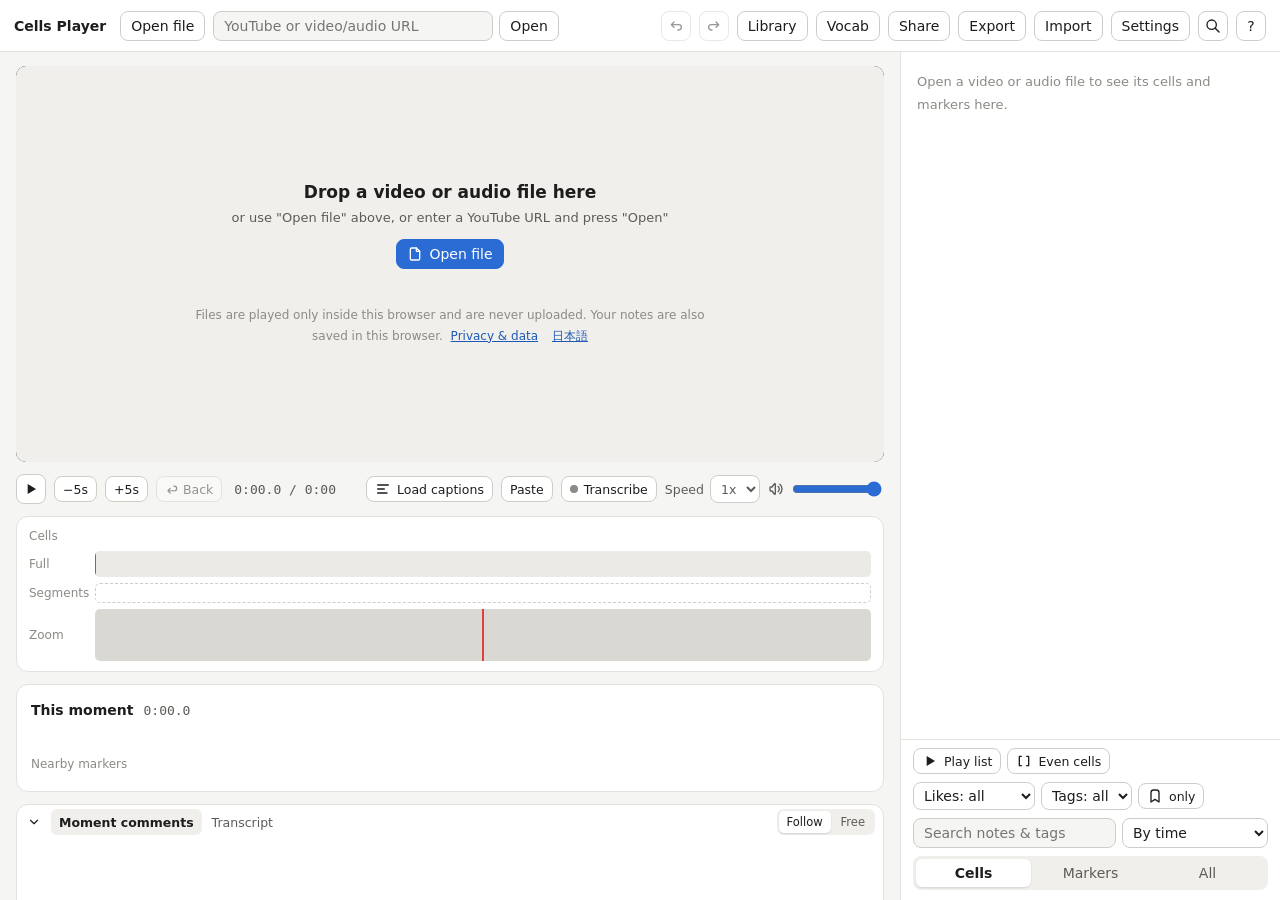
==== index.html @ f984e222 "いまのカードのよく使うコメントを 3つ×2段に（右の上にセットの切り替え、下に登録）。セルの一覧をカードのすぐ下にし、検索・絞り込みはその下で上下を逆にして、セル／目印／すべてを一番下に Co-Aut" ====
<!doctype html>
<html lang="ja">
<head>
<meta charset="utf-8">
<meta name="viewport" content="width=device-width, initial-scale=1">
<title>区間セルプレイヤー</title>
<meta name="description" content="動画・音声に目印とセル（区間）を付けて、いいね・コメント・リピート・シャドーイングで学習や鑑賞に使うプレイヤー。ファイルはブラウザの中だけで再生します。">
<link rel="manifest" href="manifest.webmanifest">
<link rel="icon" href="icons/icon.svg" type="image/svg+xml">
<link rel="apple-touch-icon" href="icons/apple-touch-icon.png">
<meta name="theme-color" content="#ffffff" media="(prefers-color-scheme: light)">
<meta name="theme-color" content="#222221" media="(prefers-color-scheme: dark)">
<link rel="stylesheet" href="css/style.css">
</head>
<body>
<svg width="0" height="0" style="position:absolute" aria-hidden="true">
  <defs>
    <symbol id="i-play" viewBox="0 0 24 24"><path d="M7 4.5v15l12.5-7.5z" fill="currentColor" stroke="none"/></symbol>
    <symbol id="i-pause" viewBox="0 0 24 24"><rect x="6" y="5" width="4" height="14" rx="1" fill="currentColor" stroke="none"/><rect x="14" y="5" width="4" height="14" rx="1" fill="currentColor" stroke="none"/></symbol>
    <symbol id="i-heart" viewBox="0 0 24 24"><path d="M19.5 12.572l-7.5 7.428l-7.5-7.428a5 5 0 1 1 7.5-6.566a5 5 0 1 1 7.5 6.572"/></symbol>
    <symbol id="i-bookmark" viewBox="0 0 24 24"><path d="M18 7v14l-6-4l-6 4v-14a4 4 0 0 1 4-4h4a4 4 0 0 1 4 4z"/></symbol>
    <symbol id="i-repeat" viewBox="0 0 24 24"><path d="M4 12v-3a3 3 0 0 1 3-3h13m-3-3l3 3l-3 3"/><path d="M20 12v3a3 3 0 0 1-3 3h-13m3 3l-3-3l3-3"/></symbol>
    <symbol id="i-pin" viewBox="0 0 24 24"><circle cx="12" cy="11" r="3"/><path d="M17.657 16.657l-4.243 4.243a2 2 0 0 1-2.827 0l-4.244-4.243a8 8 0 1 1 11.314 0z"/></symbol>
    <symbol id="i-trash" viewBox="0 0 24 24"><path d="M4 7h16M10 11v6M14 11v6M5 7l1 12a2 2 0 0 0 2 2h8a2 2 0 0 0 2-2l1-12M9 7v-3a1 1 0 0 1 1-1h4a1 1 0 0 1 1 1v3"/></symbol>
    <symbol id="i-x" viewBox="0 0 24 24"><path d="M18 6L6 18M6 6l12 12"/></symbol>
    <symbol id="i-chevron" viewBox="0 0 24 24"><path d="M6 9l6 6l6-6"/></symbol>
    <symbol id="i-cell" viewBox="0 0 24 24"><path d="M8 5H5v14h3M16 5h3v14h-3"/></symbol>
    <symbol id="i-music" viewBox="0 0 24 24"><circle cx="6" cy="17" r="3"/><circle cx="17" cy="15" r="3"/><path d="M9 17V5l11-2v12"/></symbol>
    <symbol id="i-comment" viewBox="0 0 24 24"><path d="M8 9h8M8 13h6M18 4a3 3 0 0 1 3 3v8a3 3 0 0 1-3 3h-5l-5 3v-3h-2a3 3 0 0 1-3-3v-8a3 3 0 0 1 3-3z"/></symbol>
    <symbol id="i-volume" viewBox="0 0 24 24"><path d="M15 8a5 5 0 0 1 0 8M17.7 5a9 9 0 0 1 0 14M6 15h-2a1 1 0 0 1-1-1v-4a1 1 0 0 1 1-1h2l3.5-4.5a.8.8 0 0 1 1.5.5v14a.8.8 0 0 1-1.5.5z"/></symbol>
    <symbol id="i-undo" viewBox="0 0 24 24"><path d="M9 14l-4-4l4-4M5 10h11a4 4 0 1 1 0 8h-1"/></symbol>
    <symbol id="i-redo" viewBox="0 0 24 24"><path d="M15 14l4-4l-4-4M19 10h-11a4 4 0 1 0 0 8h1"/></symbol>
    <symbol id="i-text" viewBox="0 0 24 24"><path d="M4 6h16M4 12h10M4 18h14"/></symbol>
    <symbol id="i-next" viewBox="0 0 24 24"><path d="M4 5v14l12-7z"/><path d="M20 5v14"/></symbol>
    <symbol id="i-back" viewBox="0 0 24 24"><path d="M20 5v14l-12-7z"/><path d="M4 5v14"/></symbol>
    <symbol id="i-dots" viewBox="0 0 24 24"><circle cx="5" cy="12" r="1"/><circle cx="12" cy="12" r="1"/><circle cx="19" cy="12" r="1"/></symbol>
    <symbol id="i-pencil" viewBox="0 0 24 24"><path d="M4 20h4l10.5-10.5a2.828 2.828 0 1 0-4-4l-10.5 10.5v4"/><path d="M13.5 6.5l4 4"/></symbol>
    <symbol id="i-search" viewBox="0 0 24 24"><circle cx="10" cy="10" r="7"/><path d="M21 21l-6-6"/></symbol>
    <symbol id="i-jump-back" viewBox="0 0 24 24"><path d="M9 11l-4 4l4 4M5 15h11a4 4 0 0 0 0-8h-1"/></symbol>
    <symbol id="i-jump-fwd" viewBox="0 0 24 24"><path d="M15 11l4 4l-4 4M19 15h-11a4 4 0 0 1 0-8h1"/></symbol>
    <symbol id="i-scissors" viewBox="0 0 24 24"><circle cx="6" cy="7" r="3"/><circle cx="6" cy="17" r="3"/><path d="M8.6 8.6l10.4 10.4M8.6 15.4l10.4-10.4"/></symbol>
    <symbol id="i-list" viewBox="0 0 24 24"><path d="M9 6h11M9 12h11M9 18h11M4.5 6h.01M4.5 12h.01M4.5 18h.01"/></symbol>
    <symbol id="i-list-add" viewBox="0 0 24 24"><path d="M4 6h12M4 12h9M4 18h7M18 13v8M14 17h8"/></symbol>
    <symbol id="i-check" viewBox="0 0 24 24"><path d="M5 12l5 5l10-10"/></symbol>
    <symbol id="i-grip" viewBox="0 0 24 24"><path d="M9 6h.01M15 6h.01M9 12h.01M15 12h.01M9 18h.01M15 18h.01"/></symbol>
    <symbol id="i-file" viewBox="0 0 24 24"><path d="M14 3v4a1 1 0 0 0 1 1h4"/><path d="M17 21h-10a2 2 0 0 1-2-2v-14a2 2 0 0 1 2-2h7l5 5v11a2 2 0 0 1-2 2z"/></symbol>
  </defs>
</svg>

<div id="bootError" class="boot-error" data-i18n-skip>
  <div>
    このページはファイルを直接開いても動きません。<br>
    同じフォルダにある <b>start.bat</b> をダブルクリックして起動するか、公開されている URL から開いてください。
    <p lang="en">This page does not work when opened as a file.<br>
    Double-click <b>start.bat</b> in the same folder, or open the published URL.</p>
  </div>
</div>

<header class="topbar">
  <div class="brand">区間セルプレイヤー</div>
  <button id="btnOpenFile" class="btn">ファイルを開く</button>
  <form id="urlForm" class="url-form" autocomplete="off">
    <input id="urlInput" type="text" placeholder="YouTube または動画・音声の URL" spellcheck="false">
    <button class="btn" type="submit">開く</button>
  </form>
  <div class="media-title" id="mediaTitle"></div>
  <div class="spacer"></div>
  <button id="btnUndo" class="btn icon-btn" title="元に戻す (Ctrl+Z)" aria-label="元に戻す"><svg class="i" aria-hidden="true"><use href="#i-undo"/></svg></button>
  <button id="btnRedo" class="btn icon-btn" title="やり直す (Ctrl+Shift+Z)" aria-label="やり直す"><svg class="i" aria-hidden="true"><use href="#i-redo"/></svg></button>
  <button id="btnLibrary" class="btn" title="保存しているすべての動画の一覧と、メモ・コメント・字幕・単語のまとめての検索・プレイリスト (L)">ライブラリ</button>
  <button id="btnWords" class="btn" title="単語帳（W キーで、いまの字幕の言葉を追加）">単語帳</button>
  <button id="btnShare" class="btn" title="セル・コメントを入れたリンクを作って、X などで共有する">共有</button>
  <button id="btnExport" class="btn">書き出し</button>
  <button id="btnImport" class="btn" title="書き出したメモ（.cells.json）や、保存したプレイリスト（.playlist.json）を読み込みます">読み込み</button>
  <button id="btnSettings" class="btn">設定</button>
  <button id="btnPalette" class="btn icon-btn" title="操作を探して実行 (Ctrl+K)" aria-label="操作を探して実行"><svg class="i" aria-hidden="true"><use href="#i-search"/></svg></button>
  <button id="btnHelp" class="btn icon-btn" title="ショートカット (?)" aria-label="ショートカット">?</button>
  <input type="file" id="fileInput" accept="video/*,audio/*,.mkv,.flac,.opus" hidden>
  <input type="file" id="importInput" accept=".json,application/json" hidden>
  <input type="file" id="playlistInput" accept=".json,application/json" hidden>
</header>

<main class="layout">
  <!-- ライブ配信のときだけ、YouTube のチャットをそのまま埋め込んで表示する -->
  <aside class="chat-col" id="chatCol" hidden aria-label="ライブチャット">
    <div class="chat-head">
      <span class="chat-title"><i class="edge-dot" aria-hidden="true"></i>ライブチャット</span>
      <span class="spacer"></span>
      <button type="button" class="btn tiny" id="btnChatReload" title="チャットを読み込み直す（YouTube にログインしたあとなど）">再読み込み</button>
      <button type="button" class="btn tiny" id="btnChatPopout" title="チャットを YouTube の別ウィンドウで開く（ここに出ないときや、投稿できないとき）">別ウィンドウ</button>
      <button type="button" class="btn tiny" id="btnChatClose" title="チャットを閉じる" aria-label="閉じる"><svg class="i" aria-hidden="true"><use href="#i-x"/></svg></button>
    </div>
    <div class="chat-frame" id="chatFrame"></div>
    <!-- X: ハッシュタグの登録・X で見る・X に投稿（X の画面は埋め込めないので、別の画面で開く） -->
    <div class="x-strip" id="xStrip">
      <!-- コピーしたあとの案内（すぐ上がチャットの入力欄） -->
      <div class="xs-note" id="xsNote" hidden></div>
      <div class="xs-row" id="xsTags"></div>
      <form class="xs-form" id="xsForm" autocomplete="off">
        <div class="xs-row">
          <span class="xs-pin" id="xsPin" hidden></span>
          <input class="field xs-input" id="xsInput" type="text" maxlength="280" aria-label="チャット・X に書く内容">
        </div>
        <div class="xs-row">
          <button type="button" class="btn tiny" id="xsLink" title="X へ送るとき、その時刻の動画へのリンクを付ける（アーカイブになったあとは、その場面から見られます）">リンク</button>
          <span class="spacer"></span>
          <button type="button" class="btn tiny" data-send="chat" title="文をコピーして、瞬間のコメントにも残す（チャットには自動では送られません）。上のチャットの入力欄をクリックして Ctrl+V → Enter で送ります">チャット用にコピー</button>
          <button type="button" class="btn tiny" data-send="x" title="ハッシュタグ入りの X の投稿画面を開く。書いた内容は、瞬間のコメントにも残ります">X へ</button>
          <button type="button" class="btn tiny" data-send="both" title="チャット用にコピーして、X の投稿画面も開く（チャットには、入力欄に貼り付けて送ります）">両方</button>
        </div>
      </form>
    </div>
    <p class="chat-note">書き込むには、このブラウザで YouTube にログインしてください。コメントは YouTube のチャット画面から、あなたのアカウントで投稿されます（このアプリはその内容を受け取りません）。</p>
  </aside>
  <section class="left">
    <div class="stage" id="stage">
      <div class="stage-media" id="stageMedia"></div>
      <div class="audio-cover" id="audioCover" hidden>
        <svg class="i" aria-hidden="true"><use href="#i-music"/></svg>
        <div id="audioTitle"></div>
      </div>
      <div class="empty" id="emptyState">
        <div class="empty-main">
          <div class="empty-title">動画や音声ファイルをここにドロップ</div>
          <div class="empty-sub">または上の「ファイルを開く」、YouTube の URL を入力して「開く」</div>
          <button class="btn primary" id="btnEmptyOpen"><svg class="i" aria-hidden="true"><use href="#i-file"/></svg> ファイルを開く</button>
        </div>
        <div class="recent" id="recentList"></div>
        <div class="empty-foot">
          ファイルはこのブラウザの中だけで再生され、どこにも送信されません。メモもこのブラウザに保存されます。
          <a href="privacy.html" target="_blank" rel="noopener">プライバシーとデータの扱い</a>
          <button type="button" class="link-btn" id="btnLangSwitch"></button>
        </div>
      </div>
      <div class="caption" id="caption" hidden></div>
      <div class="loading" id="loading">読み込み中…</div>
    </div>
    <!-- YouTube のときは、プレーヤーの上に重ねず、この帯に字幕を出す -->
    <div class="caption-bar" id="captionBar" hidden></div>

    <div class="controls">
      <button id="btnPlay" class="btn icon-btn" title="再生 / 一時停止 (Space)" aria-label="再生"><svg class="i" aria-hidden="true"><use href="#i-play"/></svg></button>
      <button id="btnBack" class="btn small" title="5秒戻る (←)">−5秒</button>
      <button id="btnFwd" class="btn small" title="5秒進む (→)">+5秒</button>
      <button id="btnJumpBack" class="btn small jump-btn" disabled title="大きく移動したときに、移動する前の位置に戻ります (Backspace)"><svg class="i" aria-hidden="true"><use href="#i-jump-back"/></svg><span>戻る</span></button>
      <button id="btnJumpFwd" class="btn small jump-btn" hidden><span>進む</span><svg class="i" aria-hidden="true"><use href="#i-jump-fwd"/></svg></button>
      <span class="time" id="timeText">0:00.0 / 0:00</span>
      <button id="btnLiveEdge" class="btn small live-edge" hidden><i class="edge-dot" aria-hidden="true"></i><span>ライブ</span></button>
      <button id="btnLiveChat" class="btn small" hidden title="YouTube のライブチャットを表示する / 隠す">チャット</button>
      <span class="spacer"></span>
      <span class="badge" id="modeBadge" hidden>YouTube（軽量モード）</span>
      <button id="btnLiveSync" class="btn small" hidden title="ライブ中に付けた目印・セルの時刻を、アーカイブに合わせる">ライブの記録を合わせる</button>
      <button id="btnCC" class="btn small" title="字幕・文字起こしを読み込む（.srt / .vtt / JSON）"><svg class="i" aria-hidden="true"><use href="#i-text"/></svg><span id="ccLabel">字幕を読み込む</span></button>
      <select id="capMode" class="cap-mode" hidden title="字幕が2つあるときの出し方（両方・片方だけ）" aria-label="字幕の出し方"></select>
      <button id="btnTxPaste" class="btn small" title="YouTube の「文字起こしを表示」などからコピーした文字を貼り付けて読み込む（Ctrl+V でも開きます）">貼り付け</button>
      <button id="btnLive" class="btn small live-btn"><i class="live-dot" aria-hidden="true"></i><span>音声認識</span></button>
      <input type="file" id="txInput" accept=".srt,.vtt,.json,.txt" hidden>
      <label class="ctl">速度 <select id="rateSelect"><option value="1">1x</option></select></label>
      <label class="ctl" title="音量"><svg class="i" aria-hidden="true"><use href="#i-volume"/></svg><input type="range" id="volume" min="0" max="1" step="0.05" value="1"></label>
    </div>

    <div class="timeline" id="timeline">
      <div class="tl-row"><span class="tl-label">セル</span><div class="tl-lanes" id="tlLanes"></div></div>
      <div class="tl-row"><span class="tl-label">全体</span><div class="tl-track tl-main" id="tlMain"></div></div>
      <div class="tl-row"><span class="tl-label">区間</span><div class="tl-track tl-segs" id="tlSegs"></div></div>
      <div class="tl-row"><span class="tl-label">拡大</span><div class="tl-track tl-zoom" id="tlZoom"></div></div>
    </div>

    <!-- いまのセル（再生位置にあるセル）の操作 -->
    <div class="cell-bar" id="cellBar" hidden></div>

    <div class="live-sync-card" id="liveSyncCard" hidden></div>
    <div class="practice-card" id="practiceCard" hidden></div>

    <div class="moment" id="moment">
      <div class="moment-head">
        <span class="moment-title">この瞬間</span>
        <span class="moment-time" id="momentTime">0:00.0</span>
        <span class="target-chip" id="targetChip"></span>
      </div>
      <div class="moment-actions">
        <div class="group">
          <button id="btnMarkNow" class="btn" title="いまの位置に目印 (M)"><svg class="i" aria-hidden="true"><use href="#i-pin"/></svg> 目印 <kbd>M</kbd></button>
          <span id="offsetButtons" class="group"></span>
        </div>
        <div class="group" id="likeButtons">
          <button class="btn like-btn" data-lv="1" title="いいね 1 (1)"><span class="hearts"><svg class="i h on" aria-hidden="true"><use href="#i-heart"/></svg></span></button>
          <button class="btn like-btn" data-lv="2" title="いいね 2 (2)"><span class="hearts"><svg class="i h on" aria-hidden="true"><use href="#i-heart"/></svg><svg class="i h on" aria-hidden="true"><use href="#i-heart"/></svg></span></button>
          <button class="btn like-btn" data-lv="3" title="いいね 3 (3)"><span class="hearts"><svg class="i h on" aria-hidden="true"><use href="#i-heart"/></svg><svg class="i h on" aria-hidden="true"><use href="#i-heart"/></svg><svg class="i h on" aria-hidden="true"><use href="#i-heart"/></svg></span></button>
        </div>
        <button class="btn icon-btn" id="btnMomentBm" title="ブックマーク (B)" aria-label="ブックマーク"><svg class="i" aria-hidden="true"><use href="#i-bookmark"/></svg></button>
        <span class="spacer"></span>
        <button class="btn" id="btnMakeCellLeft" title="いま付けた目印（目印を選んでいなければ、再生位置の直前の目印）の左の区間を、セルにする (Shift+Enter)"><svg class="i" aria-hidden="true"><use href="#i-cell"/></svg> 左の区間をセル化 <kbd>Shift+Enter</kbd></button>
        <button class="btn" id="btnMakeCell" title="いまいる区間（前後の目印の間）をセルにする (Enter)"><svg class="i" aria-hidden="true"><use href="#i-cell"/></svg> 区間をセル化 <kbd>Enter</kbd></button>
      </div>
      <div class="quick-row">
        <select id="presetSetSelect" title="よく使うコメントのセットを切り替え"></select>
        <span id="quickButtons" class="quick-buttons"></span>
        <button class="btn icon-btn" id="btnEditPresets" title="よく使うコメントを編集" aria-label="よく使うコメントを編集"><svg class="i" aria-hidden="true"><use href="#i-pencil"/></svg></button>
      </div>
      <div class="comment-row">
        <button class="btn" id="btnCommentMark" title="いまの瞬間を固定してコメントを書く (C)"><svg class="i" aria-hidden="true"><use href="#i-comment"/></svg> ここにコメント <kbd>C</kbd></button>
        <span class="pin-chip" id="pinChip" hidden></span>
        <input id="commentInput" class="field comment-input" type="text" placeholder="コメント（Enter で保存、Esc で取り消し）" autocomplete="off">
      </div>
      <div class="hint" id="momentHint"></div>
      <div class="feed-head">前後の目印</div>
      <div class="feed" id="feed"></div>
    </div>
  </section>

  <aside class="sidebar">
    <!-- いまのカード: いま見ている場面の操作をまとめる（設定で前の配置にも戻せる） -->
    <section class="now-card" id="nowCard" aria-label="いまのカード" hidden>
      <div class="nc-head">
        <button type="button" class="nc-btn" id="ncPlay" data-nc="play" title="再生 / 一時停止 (Space)" aria-label="再生"><svg class="i" aria-hidden="true"><use href="#i-play"/></svg></button>
        <button type="button" class="nc-btn" data-nc="back5" title="5秒戻る (←)">−5秒</button>
        <button type="button" class="nc-btn" data-nc="fwd5" title="5秒進む (→)">+5秒</button>
        <button type="button" class="nc-btn" id="ncJump" data-nc="jump" title="大きく移動したときに、移動する前の位置に戻ります (Backspace)" disabled><svg class="i" aria-hidden="true"><use href="#i-jump-back"/></svg><span>戻る</span></button>
        <span class="nc-summary" id="ncSummary"></span>
        <span class="spacer"></span>
        <span class="nc-time" id="ncTime">0:00.0</span>
        <button type="button" class="nc-btn nc-fold" id="ncFold" data-nc="fold" title="たたむ" aria-label="たたむ / ひらく" aria-expanded="true"><svg class="i" aria-hidden="true"><use href="#i-chevron"/></svg></button>
      </div>
      <div class="nc-body">
        <div class="nc-cell" id="ncCell"></div>
        <div class="nc-moment">
          <div class="nc-target" id="ncTarget"></div>
          <div class="nc-row">
            <button type="button" class="nc-btn" data-nc="mark" title="いまの位置に目印 (M)"><svg class="i" aria-hidden="true"><use href="#i-pin"/></svg>目印<kbd>M</kbd></button>
            <span class="nc-group" id="ncOffsets"></span>
            <button type="button" class="nc-btn nc-like" data-nc="mlike" data-lv="1" title="いいね 1 (1)" aria-label="いいね 1"><span class="hearts"><svg class="i h on" aria-hidden="true"><use href="#i-heart"/></svg></span></button>
            <button type="button" class="nc-btn nc-like" data-nc="mlike" data-lv="2" title="いいね 2 (2)" aria-label="いいね 2"><span class="hearts"><svg class="i h on" aria-hidden="true"><use href="#i-heart"/></svg><svg class="i h on" aria-hidden="true"><use href="#i-heart"/></svg></span></button>
            <button type="button" class="nc-btn nc-like" data-nc="mlike" data-lv="3" title="いいね 3 (3)" aria-label="いいね 3"><span class="hearts"><svg class="i h on" aria-hidden="true"><use href="#i-heart"/></svg><svg class="i h on" aria-hidden="true"><use href="#i-heart"/></svg><svg class="i h on" aria-hidden="true"><use href="#i-heart"/></svg></span></button>
            <button type="button" class="nc-btn" id="ncBm" data-nc="mbm" title="ブックマーク (B)" aria-label="ブックマーク"><svg class="i" aria-hidden="true"><use href="#i-bookmark"/></svg></button>
          </div>
          <!-- よく使うコメント: 左に 3つ×2段、右の上でセットの切り替え、下で登録 -->
          <div class="nc-tag-grid">
            <span class="nc-tags" id="ncTags"></span>
            <select id="ncSet" title="よく使うコメントのセットを切り替え" aria-label="よく使うコメントのセット"></select>
            <button type="button" class="nc-btn nc-reg" data-nc="editTags" title="よく使うコメントを登録・編集"><svg class="i" aria-hidden="true"><use href="#i-pencil"/></svg><span data-i18n="登録（よく使うコメント）">登録</span></button>
          </div>
        </div>
        <div class="nc-comment">
          <div class="nc-input-row">
            <input id="ncInput" class="field nc-input" type="text" placeholder="コメントを書く（Enter で このセルに・C で書き始め）" autocomplete="off" aria-label="コメント">
            <label class="nc-pause" title="書いている間は一時停止する"><input type="checkbox" id="ncPause" aria-label="書いている間は一時停止する"><svg class="i" aria-hidden="true"><use href="#i-pause"/></svg></label>
          </div>
          <div class="nc-row">
            <span class="nc-pin" id="ncPin"></span>
            <span class="spacer"></span>
            <button type="button" class="nc-btn" id="ncToMoment" title="この瞬間（目印）にコメントする (Shift+Enter)">この瞬間に</button>
            <button type="button" class="nc-btn primary" id="ncToCell" title="このセルにコメントする (Enter)"><span>このセルに</span><kbd>Enter</kbd></button>
          </div>
        </div>
        <div class="hint nc-hint" id="ncHint"></div>
      </div>
    </section>
    <div class="side-head">
      <div class="tabs" id="sideTabs" role="tablist">
        <button class="tab" data-tab="cells" role="tab">セル</button>
        <button class="tab" data-tab="markers" role="tab" data-i18n="目印（タブ）">目印</button>
        <button class="tab" data-tab="all" role="tab">すべて</button>
      </div>
      <div class="side-search">
        <input id="sideSearch" type="search" class="field" placeholder="メモ・コメント・タグを検索" autocomplete="off">
        <select id="sideSort" title="並び順">
          <option value="time">時間順</option>
          <option value="like">いいねが多い順</option>
          <option value="new">作った順（新しい順）</option>
          <option value="comments">コメントが多い順</option>
        </select>
      </div>
      <div class="side-filters">
        <select id="filterLike" title="いいねで絞り込み">
          <option value="0">いいね: すべて</option>
          <option value="1">いいね 1 以上</option>
          <option value="2">いいね 2 以上</option>
          <option value="3">いいね 3 のみ</option>
        </select>
        <select id="filterTag" title="よく使うコメント（タグ）で絞り込み"><option value="">タグ: すべて</option></select>
        <button class="btn small" id="filterBm" title="ブックマークしたものだけ表示"><svg class="i" aria-hidden="true"><use href="#i-bookmark"/></svg> のみ</button>
      </div>
      <div class="side-digest">
        <button class="btn small" id="btnDigest" title="いま一覧に並んでいるセル・目印を、上から順に続けて再生します（絞り込み・検索・並び順がそのまま使われます）"><svg class="i" aria-hidden="true"><use href="#i-play"/></svg> 一覧を連続再生</button>
        <button class="btn small" id="btnGridCells" title="動画の最初から最後まで、30秒ごと・60秒ごとなど同じ長さのセルに区切ります"><svg class="i" aria-hidden="true"><use href="#i-cell"/></svg> 等間隔でセル化</button>
        <span class="spacer"></span>
        <span class="count" id="sideCount"></span>
      </div>
      <div class="digest-bar" id="digestBar" hidden></div>
      <div class="repeat-bar" id="repeatBar" hidden></div>
      <div class="share-bar" id="shareBar" hidden></div>
    </div>
    <div class="side-list" id="sideList"></div>
    <section class="mlist" id="momentList" aria-label="瞬間のコメント">
      <div class="mlist-head">
        <button class="mlist-title" id="mlistToggle" aria-expanded="true" title="開く / 閉じる" aria-label="開く / 閉じる">
          <svg class="i" aria-hidden="true"><use href="#i-chevron"/></svg>
        </button>
        <div class="mlist-tabs" role="tablist">
          <button data-mode="comments" role="tab">瞬間のコメント<span class="mlist-count" data-count="comments"></span></button>
          <button data-mode="transcript" role="tab">文字起こし<span class="mlist-count" data-count="transcript"></span></button>
        </div>
        <span class="spacer"></span>
        <div class="mlist-sync" role="group" aria-label="再生との連動">
          <button data-sync="1" title="再生位置に合わせてスクロールする">連動</button>
          <button data-sync="0" title="自由にスクロールする">連動しない</button>
        </div>
      </div>
      <div class="mlist-tools" id="mlistTools">
        <button data-tool="shadow" title="1行ずつ再生して止まるので、そのあいだに同じように声に出す練習"><svg class="i" aria-hidden="true"><use href="#i-repeat"/></svg>シャドーイング</button>
        <button data-tool="dictation" title="字幕を隠して1行ずつ再生し、聞こえたとおりに入力して答え合わせする練習"><svg class="i" aria-hidden="true"><use href="#i-pencil"/></svg>ディクテーション</button>
        <span class="spacer"></span>
        <button data-tool="tools" title="書き出し（.srt / .vtt / テキスト）・時刻のずれの補正・自動でセルにする"><svg class="i" aria-hidden="true"><use href="#i-dots"/></svg>ツール</button>
      </div>
      <div class="mlist-body" id="mlistBody"></div>
    </section>
  </aside>
</main>

<div class="drop-hint" id="dropHint" hidden><div>ここにドロップして開く</div></div>
<div class="toast" id="toast" hidden></div>

<dialog id="settingsDialog">
  <form method="dialog" id="settingsForm" class="dialog-body">
    <h2>設定</h2>
    <label class="set-row">
      <span>表示の言語 / Language<small>切り替えるとページを読み込み直します</small></span>
      <select name="lang" data-i18n-skip>
        <option value="ja">日本語</option>
        <option value="en">English</option>
      </select>
    </label>
    <label class="set-row">
      <span>少し前に付ける目印（秒）<small>カンマ区切り、最大5つ</small></span>
      <input class="field" name="offsets" type="text">
    </label>
    <label class="set-row">
      <span>近くの目印をまとめる範囲（秒）<small>この範囲に目印があれば新しく作らない</small></span>
      <input class="field" name="mergeWindow" type="number" min="0" max="10" step="0.5">
    </label>
    <label class="set-row">
      <span>目印を「対象」にしておく範囲（秒）<small>作った目印から再生位置がこれ以上離れると外れる</small></span>
      <input class="field" name="targetRange" type="number" min="2" max="120" step="1">
    </label>
    <label class="set-row">
      <span>「少し前から」で戻る秒数<small>瞬間のコメントや目印・セルに少し前から移動するとき</small></span>
      <input class="field" name="leadIn" type="number" min="1" max="30" step="1">
    </label>
    <label class="set-row">
      <span>連続再生で目印のあと再生する秒数<small>目印は「少し前から」の秒数だけ前から、ここまで再生します</small></span>
      <input class="field" name="momentClip" type="number" min="1" max="60" step="1">
    </label>
    <label class="set-row">
      <span>拡大ストリップの表示範囲</span>
      <select name="zoomRange">
        <option value="15">前後 15 秒</option>
        <option value="30">前後 30 秒</option>
        <option value="60">前後 60 秒</option>
        <option value="120">前後 120 秒</option>
      </select>
    </label>
    <div class="set-row wide">
      <span>字幕・文字起こし<small id="txInfo">読み込んでいません</small></span>
      <span class="set-actions">
        <button type="button" class="btn small" id="btnTxReload">読み込む</button>
        <button type="button" class="btn small" id="btnTxPaste2">貼り付け</button>
        <button type="button" class="btn small" id="btnLiveHelp">音声認識</button>
        <button type="button" class="btn small danger" id="btnTxRemove">外す</button>
      </span>
    </div>
    <div class="set-row wide">
      <span>2つめの字幕（訳など）<small id="tx2Info">読み込んでいません</small><small>日本語と英語のように、1つめと並べて表示します。練習・セルの文字起こし・字幕の編集は1つめで行います</small></span>
      <span class="set-actions">
        <button type="button" class="btn small" id="btnTx2Load">読み込む</button>
        <button type="button" class="btn small" id="btnTxSwap" title="1つめと2つめを入れ替えます（練習や編集を、もう片方の字幕で行いたいとき）">1つめと入れ替える</button>
        <button type="button" class="btn small danger" id="btnTx2Remove">外す</button>
      </span>
      <input type="file" id="tx2Input" accept=".srt,.vtt,.json,.txt" hidden>
    </div>
    <label class="set-row check">
      <input name="liveChat" type="checkbox">
      <span>ライブ配信のときは、YouTube のチャットを左に表示する<small>チャットに書き込むには、このブラウザで YouTube にログインしておきます（再生ボタンの並びの「チャット」でも切り替えられます）</small></span>
    </label>
    <label class="set-row check">
      <input name="captions" type="checkbox">
      <span>動画の上に字幕を表示する<small>外すと、字幕・文字起こし・音声認識の文字は右下の「文字起こし」やセルの中だけに出ます（T キーや「字幕」ボタンでも切り替えられます）</small></span>
    </label>
    <div class="set-row wide">
      <span>保存場所<small id="storageInfo"></small></span>
    </div>
    <label class="set-row check">
      <input name="splitSnap" type="checkbox">
      <span>セルを分けるとき、字幕の行の切れ目に合わせる<small>字幕があるとき、分ける位置の前後1秒以内に行と行の切れ目があれば、そこで分けます（声の途中で切れにくくなります）</small></span>
    </label>
    <label class="set-row check">
      <input name="autoCellLeft" type="checkbox">
      <span>目印を付けたら、その左の区間をセルにする<small>M や −N秒 で目印を付けるたびに、ひとつ前の目印（なければ先頭）から付けた目印までがセルになります。オフでも Shift+Enter や「左の区間をセル化」でできます</small></span>
    </label>
    <label class="set-row">
      <span>操作の置き場所<small>「右のいまのカード」は、いま見ている場面の操作を右のサイドバーの先頭にまとめます</small></span>
      <select name="opsLayout">
        <option value="card">右のいまのカード</option>
        <option value="classic">左の「この瞬間」（前の配置）</option>
      </select>
    </label>
    <label class="set-row check">
      <input name="cardAutoFold" type="checkbox">
      <span>一覧をスクロールしたら、いまのカードを自動でたたむ<small>一覧の先頭に戻ると開きます。たたむ・ひらくは、カードの右上のボタンでもできます</small></span>
    </label>
    <label class="set-row check">
      <input name="pauseOnComment" type="checkbox">
      <span>コメントを書いている間は一時停止する<small>オフなら、書いている間も再生は止まりません（いまのカードの入力欄の横の ⏸ ボタンでも切り替えられます）</small></span>
    </label>
    <label class="set-row check">
      <input name="resumeAfterComment" type="checkbox">
      <span>コメントを送信・取り消ししたら再生を再開する<small>書いている間に一時停止したときだけ</small></span>
    </label>
    <div class="dialog-foot">
      <button class="btn primary" value="save">保存</button>
      <button class="btn" value="cancel">キャンセル</button>
    </div>
  </form>
</dialog>

<dialog id="presetDialog">
  <form method="dialog" id="presetForm" class="dialog-body">
    <h2>よく使うコメント</h2>
    <div class="preset-sets">
      <select name="set" title="編集するセット"></select>
      <button type="button" class="btn small" id="btnAddSet">セットを追加</button>
      <button type="button" class="btn small danger" id="btnDelSet">このセットを削除</button>
    </div>
    <label class="set-row">
      <span>セットの名前</span>
      <input class="field" name="setName" type="text" autocomplete="off">
    </label>
    <div class="preset-grid">
      <label><kbd>4</kbd><input class="field" data-item type="text" autocomplete="off"></label>
      <label><kbd>5</kbd><input class="field" data-item type="text" autocomplete="off"></label>
      <label><kbd>6</kbd><input class="field" data-item type="text" autocomplete="off"></label>
      <label><kbd>7</kbd><input class="field" data-item type="text" autocomplete="off"></label>
      <label><kbd>8</kbd><input class="field" data-item type="text" autocomplete="off"></label>
      <label><kbd>9</kbd><input class="field" data-item type="text" autocomplete="off"></label>
    </div>
    <p class="dialog-note">名前を変えると、それ以降は別のタグとして記録されます。すでに付けた目印は元の名前のまま残ります。空欄のボタンは使われません。</p>
    <div class="dialog-msg" id="presetMsg"></div>
    <div class="dialog-foot">
      <button class="btn primary" value="save">保存</button>
      <button class="btn" value="cancel">キャンセル</button>
    </div>
  </form>
</dialog>

<!-- タイムラインをクリックしたときのメニュー（区間・目印・セル） -->
<div class="tl-menu" id="tlMenu" role="dialog" aria-label="タイムラインのメニュー" hidden></div>

<dialog id="paletteDialog" class="palette-dialog">
  <form method="dialog" class="palette-body">
    <input id="paletteInput" class="field palette-input" type="search" placeholder="操作を探す（例: 分割、字幕、リピート）" autocomplete="off" aria-label="操作を探す">
    <div class="palette-list" id="paletteList" role="listbox"></div>
    <div class="palette-foot">↑↓ で選ぶ・Enter で実行・Esc で閉じる</div>
  </form>
</dialog>

<dialog id="gridDialog">
  <form method="dialog" id="gridForm" class="dialog-body">
    <h2>等間隔でセル化</h2>
    <p class="dialog-note">動画の最初から最後まで、同じ長さのセルに区切ります。すでにある同じ範囲のセルは作りません。作ったあと Ctrl+Z で、まとめて元に戻せます。</p>
    <div class="grid-row">
      <span class="grid-label">長さ</span>
      <div class="seg" role="group" aria-label="長さ">
        <button type="button" data-sec="15">15秒</button>
        <button type="button" data-sec="30">30秒</button>
        <button type="button" data-sec="60">1分</button>
        <button type="button" data-sec="120">2分</button>
        <button type="button" data-sec="300">5分</button>
      </div>
      <label class="grid-custom"><input class="field num" name="sec" type="number" min="1" max="3600" step="1"> 秒</label>
    </div>
    <label class="check-inline" id="gridMergeRow"><input type="checkbox" name="merge"> <span id="gridMergeText"></span></label>
    <p class="grid-msg" id="gridMsg"></p>
    <div class="dialog-foot">
      <button class="btn primary" value="make">セルを作る</button>
      <button class="btn" value="cancel">キャンセル</button>
    </div>
  </form>
</dialog>

<dialog id="trackDialog">
  <form method="dialog" class="dialog-body">
    <h2>字幕の読み込み</h2>
    <p class="dialog-note" id="trackMsg"></p>
    <div class="dialog-foot">
      <button class="btn primary" value="second">2つめの字幕として並べて出す</button>
      <button class="btn" value="replace">いまの字幕と置き換える</button>
      <button class="btn" value="cancel">キャンセル</button>
    </div>
  </form>
</dialog>

<dialog id="pasteDialog">
  <form method="dialog" id="pasteForm" class="dialog-body">
    <h2>文字起こしを貼り付け</h2>
    <p class="dialog-note">
      YouTube の場合: 動画の説明欄の下にある「文字起こしを表示」を押し、出てきた一覧（「0:05」のような時刻つき）を選んでコピーして、ここに貼り付けます。
      時刻が表示されていないときは、一覧の「︙」から「タイムスタンプを表示」にしてください。.srt や .vtt の中身をそのまま貼っても読み込めます。
    </p>
    <textarea class="field paste-area" name="text" rows="10" placeholder="0:00&#10;こんにちは。今日は…&#10;0:05&#10;…" spellcheck="false"></textarea>
    <div class="paste-preview" id="pastePreview"></div>
    <div class="dialog-foot">
      <button class="btn primary" value="load">読み込む</button>
      <button class="btn" value="cancel">キャンセル</button>
    </div>
  </form>
</dialog>

<dialog id="liveDialog">
  <form method="dialog" id="liveForm" class="dialog-body">
    <h2>音声認識の準備</h2>
    <p class="dialog-note live-note" data-i18n-html="liveNote">
      Chrome の音声認識は<b>マイクの音</b>を聞いて文字にします。流れている動画や音声を文字起こしするには、<b>PC の音をマイクとして入力する</b>設定をします。
    </p>
    <ol class="live-steps" data-i18n-html="liveSteps">
      <li>Windows の「設定」→「システム」→「サウンド」→「その他のサウンド設定」を開き、「録音」タブの <b>ステレオ ミキサー</b> を右クリックして「有効」にします（表示されないときは、空いている所を右クリックして「無効なデバイスの表示」）。</li>
      <li>このページの最初の開始で、マイクの使用を「許可」します。</li>
      <li>アドレスバー右のマイクのアイコン（またはサイトの設定）で、マイクを <b>ステレオ ミキサー</b> に切り替えます。</li>
    </ol>
    <p class="dialog-note">
      ステレオ ミキサーがない PC では、仮想オーディオ機器（VB-Audio Virtual Cable など）で同じことができます。普通のマイクのままでも、スピーカーの音を拾って認識できます（精度は下がります）。
      YouTube の音声も同じように文字起こしできます。
    </p>
    <p class="dialog-note live-warn">音声は Google のサーバーに送られて認識されます。インターネット接続が必要です。句読点は付きません。</p>
    <label class="set-row">
      <span>認識する言語</span>
      <select name="lang">
        <option value="ja-JP">日本語</option>
        <option value="en-US">英語（アメリカ）</option>
        <option value="en-GB">英語（イギリス）</option>
        <option value="zh-CN">中国語（簡体）</option>
        <option value="ko-KR">韓国語</option>
        <option value="fr-FR">フランス語</option>
        <option value="de-DE">ドイツ語</option>
        <option value="es-ES">スペイン語</option>
      </select>
    </label>
    <div class="dialog-foot">
      <button class="btn primary" value="start">音声認識を始める</button>
      <button class="btn" value="cancel">閉じる</button>
    </div>
  </form>
</dialog>

<dialog id="helpDialog">
  <form method="dialog" class="dialog-body">
    <h2>ショートカット</h2>
    <table class="keys" data-i18n-html="helpKeys">
      <tr><td><kbd>Space</kbd></td><td>再生 / 一時停止</td></tr>
      <tr><td><kbd>←</kbd> <kbd>→</kbd></td><td>5秒戻る / 進む（<kbd>Shift</kbd> で1秒）</td></tr>
      <tr><td><kbd>,</kbd> <kbd>.</kbd></td><td>コマ送り（ローカルファイルのみ）</td></tr>
      <tr><td><kbd>M</kbd></td><td>いまの位置に目印</td></tr>
      <tr><td><kbd>1</kbd> <kbd>2</kbd> <kbd>3</kbd></td><td>この瞬間にいいね（同じ段階をもう一度で解除）</td></tr>
      <tr><td><kbd>4</kbd> 〜 <kbd>9</kbd></td><td>よく使うコメント（もう一度で外す）</td></tr>
      <tr><td><kbd>B</kbd></td><td>この瞬間をブックマーク</td></tr>
      <tr><td><kbd>C</kbd></td><td>コメントマーク（いまの瞬間を固定してコメントを書く。Enter で保存、Esc で取り消し）</td></tr>
      <tr><td><kbd>Enter</kbd></td><td>いまいる区間をセルにする</td></tr>
      <tr><td><kbd>Shift</kbd>+<kbd>Enter</kbd></td><td>いま付けた目印の左の区間（ひとつ前の目印〜その目印）をセルにする</td></tr>
      <tr><td><kbd>S</kbd></td><td>再生位置でセルを2つに分ける（メモ・いいね・コメントは前のセルに残ります）</td></tr>
      <tr><td><kbd>Shift</kbd>+クリック</td><td>タイムラインのセル・全体・拡大の段で、その位置でセルを分ける（Shift を押していると、分ける位置に ✂ が出ます）</td></tr>
      <tr><td><kbd>Ctrl</kbd>+<kbd>K</kbd></td><td>操作の一覧（探して実行）</td></tr>
      <tr><td><kbd>Backspace</kbd></td><td>大きく移動したときに、移動する前の位置に戻る（<kbd>Shift</kbd>+<kbd>Backspace</kbd> で進む）</td></tr>
      <tr><td><kbd>R</kbd></td><td>再生位置のセルをリピート / 停止</td></tr>
      <tr><td><kbd>T</kbd></td><td>字幕の表示 / 非表示（読み込んでいなければ読み込む）</td></tr>
      <tr><td><kbd>Ctrl</kbd> + <kbd>V</kbd></td><td>コピーした文字起こしを貼り付けて読み込む</td></tr>
      <tr><td><kbd>W</kbd></td><td>単語帳に追加（選んでいる文字と、いまの字幕の行が入ります）</td></tr>
      <tr><td><kbd>L</kbd></td><td>ライブラリ（すべての動画の一覧と、まとめての検索・プレイリスト）</td></tr>
      <tr><td><kbd>[</kbd> <kbd>]</kbd></td><td>前 / 次の目印へ</td></tr>
      <tr><td><kbd>Ctrl</kbd> + <kbd>←</kbd> <kbd>→</kbd></td><td>対象の目印を 0.1 秒ずつ動かす</td></tr>
      <tr><td><kbd>Delete</kbd></td><td>対象の目印を削除</td></tr>
      <tr><td><kbd>Esc</kbd></td><td>対象の目印を外す</td></tr>
      <tr><td><kbd>Ctrl</kbd> + <kbd>Z</kbd></td><td>元に戻す（<kbd>Shift</kbd> 付きでやり直す）</td></tr>
    </table>
    <h3 class="help-sub">文字起こし（右下の「文字起こし」タブ）</h3>
    <table class="keys" data-i18n-html="helpTx">
      <tr><td>行をクリック</td><td>移動・コメント・編集・単語帳・削除</td></tr>
      <tr><td><kbd>Shift</kbd> + クリック</td><td>範囲を選んで「セルにする」</td></tr>
      <tr><td>シャドーイング</td><td>1行ずつ再生して止まる。止まっている間に声に出す</td></tr>
      <tr><td>ディクテーション</td><td>字幕を隠して1行ずつ再生。入力して <kbd>Enter</kbd> で答え合わせ（<kbd>Shift</kbd> + <kbd>Enter</kbd> でもう一度聞く）</td></tr>
      <tr><td>ツール</td><td>.srt / .vtt / テキストで書き出し、時刻のずれを直す、すき間や長さで自動的にセルにする</td></tr>
    </table>
    <h3 class="help-sub">このアプリについて</h3>
    <div class="about-row">
      <a href="privacy.html" target="_blank" rel="noopener">プライバシーとデータの扱い</a>
      <a href="https://github.com/pe-kun333/cells-player" target="_blank" rel="noopener">ソースコード・不具合の報告（GitHub）</a>
      <span class="spacer"></span>
      <button type="button" class="btn small" id="btnInstall" hidden title="この PC にアプリとして入れると、専用のウィンドウで開き、オフラインでも起動できます">アプリとしてインストール</button>
    </div>
    <div class="dialog-foot"><button class="btn primary" value="close">閉じる</button></div>
  </form>
</dialog>

<dialog id="libraryDialog" class="wide-dialog lib-dialog">
  <form method="dialog" class="dialog-body lib-body">
    <div class="lib-top">
      <h2>ライブラリ</h2>
      <span class="spacer"></span>
      <button class="btn icon-btn" value="close" title="閉じる (Esc)" aria-label="閉じる"><svg class="i" aria-hidden="true"><use href="#i-x"/></svg></button>
    </div>
    <div class="lib-cols">
      <div class="lib-main">
        <input id="libSearch" type="search" class="field" placeholder="すべての動画のメモ・コメント・字幕・単語を検索（空白で区切ると、すべてを含むもの）" autocomplete="off">
        <div class="lib-filters">
          <div class="seg" role="group" aria-label="探すもの">
            <button type="button" data-kind="all">すべて</button>
            <button type="button" data-kind="cell">セル</button>
            <button type="button" data-kind="comment" data-i18n="コメント（絞り込み）">コメント</button>
            <button type="button" data-kind="cue" data-i18n="字幕（絞り込み）">字幕</button>
            <button type="button" data-kind="word">単語</button>
          </div>
          <label class="check-inline"><input type="checkbox" id="libFav"> いいね・ブックマークだけ</label>
          <span class="spacer"></span>
          <span class="count" id="libCount"></span>
        </div>
        <div class="lib-list" id="libList"></div>
      </div>
      <section class="pl-panel" id="plPanel" aria-label="プレイリスト"></section>
    </div>
  </form>
</dialog>

<dialog id="shareDialog">
  <form method="dialog" id="shareForm" class="dialog-body">
    <h2>共有リンクを作る</h2>
    <p class="dialog-note">リンクを開いた人のところで、同じ動画が YouTube から再生され、あなたのセル・コメントが並びます。リンクには選んだメモが入ります（X などに投稿すると、誰でも見られます）。</p>
    <label class="set-row">
      <span>表示名<small>本名ではなく、好きな名前にしてください</small></span>
      <input class="field" name="name" type="text" maxlength="30" autocomplete="off" placeholder="名前">
    </label>
    <div class="set-row wide">
      <span>含めるもの</span>
      <span class="share-opts">
        <label><input type="checkbox" name="cells" checked> セルとメモ</label>
        <label><input type="checkbox" name="markers" checked> <span data-i18n="目印（共有に含める）">目印</span></label>
        <label><input type="checkbox" name="comments" checked> <span data-i18n="コメント（共有に含める）">コメント</span></label>
        <label><input type="checkbox" name="tags" checked> 定型コメント</label>
        <label><input type="checkbox" name="likes" checked> いいね・ブックマーク</label>
      </span>
    </div>
    <label class="set-row">
      <span>範囲</span>
      <select name="scope"></select>
    </label>
    <label class="set-row">
      <span>見る人が始める位置</span>
      <select name="start"></select>
    </label>
    <label class="share-text">
      <span>投稿の文<small>X に投稿するときの文。あとから投稿画面でも直せます</small></span>
      <textarea class="field" name="text" rows="3"></textarea>
    </label>
    <div class="share-preview" id="sharePreview"></div>
    <p class="dialog-note" id="shareWhere"></p>
    <div class="dialog-foot">
      <button type="button" class="btn primary" id="btnShareX">X に投稿</button>
      <button type="button" class="btn" id="btnShareCopy">リンクをコピー</button>
      <button class="btn" value="cancel">閉じる</button>
    </div>
  </form>
</dialog>

<dialog id="wordAddDialog">
  <form method="dialog" id="wordAddForm" class="dialog-body">
    <h2>単語帳に追加</h2>
    <div class="word-context" id="wordContext"></div>
    <label class="set-row">
      <span>言葉</span>
      <input class="field" name="word" type="text" autocomplete="off" spellcheck="false">
    </label>
    <label class="set-row">
      <span>意味・メモ<small>あとからでも書けます</small></span>
      <input class="field" name="note" type="text" autocomplete="off">
    </label>
    <div class="dialog-msg" id="wordMsg"></div>
    <div class="dialog-foot">
      <button class="btn primary" value="save">追加</button>
      <button class="btn" value="cancel" formnovalidate>キャンセル</button>
    </div>
  </form>
</dialog>

<dialog id="wordsDialog" class="wide-dialog">
  <form method="dialog" class="dialog-body">
    <h2 data-i18n="単語帳（見出し）">単語帳</h2>
    <div class="words-bar">
      <div class="seg" role="group" aria-label="表示する範囲">
        <button type="button" data-scope="media">このメディア</button>
        <button type="button" data-scope="all">すべて</button>
      </div>
      <input id="wordsSearch" type="search" class="field" placeholder="言葉・メモ・前後の文を検索" autocomplete="off">
    </div>
    <div class="words-count" id="wordsCount"></div>
    <div class="words-list" id="wordsList"></div>
    <div class="dialog-foot">
      <button class="btn primary" value="close">閉じる</button>
      <span class="spacer"></span>
      <button type="button" class="btn" id="btnWordsCsv" title="表示している言葉を CSV で書き出す（Anki や Excel で使えます）">CSV で書き出し</button>
    </div>
  </form>
</dialog>

<dialog id="txToolsDialog">
  <form method="dialog" id="txToolsForm" class="dialog-body">
    <h2>文字起こしのツール</h2>
    <p class="dialog-note" id="txToolsInfo"></p>
    <section class="tool-sec">
      <h3>書き出し</h3>
      <div class="tool-row">
        <button type="button" class="btn small" data-tx="srt">.srt</button>
        <button type="button" class="btn small" data-tx="vtt">.vtt</button>
        <button type="button" class="btn small" data-tx="txt">テキスト</button>
        <span class="muted small-note">テキストは「[0:05] 文」の形。貼り付けで読み込み直せます</span>
      </div>
    </section>
    <section class="tool-sec">
      <h3>時刻のずれを直す</h3>
      <div class="tool-row">
        <button type="button" class="btn small" data-tx="shift" data-d="-1">−1秒</button>
        <button type="button" class="btn small" data-tx="shift" data-d="-0.1">−0.1秒</button>
        <button type="button" class="btn small" data-tx="shift" data-d="0.1">+0.1秒</button>
        <button type="button" class="btn small" data-tx="shift" data-d="1">+1秒</button>
        <span class="muted small-note" id="txOffset"></span>
      </div>
      <p class="dialog-note">字幕が声より早く出るときは「+」、遅れて出るときは「−」。すべての行が動きます（Ctrl+Z で戻せます）。</p>
    </section>
    <section class="tool-sec">
      <h3>自動でセルにする</h3>
      <div class="tool-row">
        <label>すき間 <input class="field num" name="gap" type="number" min="0.3" max="60" step="0.5"> 秒以上あいたら区切る</label>
      </div>
      <div class="tool-row">
        <label>1つのセルは長くても <input class="field num" name="max" type="number" min="5" max="1800" step="5"> 秒まで</label>
      </div>
      <div class="tool-row">
        <button type="button" class="btn small primary" data-tx="split"><svg class="i" aria-hidden="true"><use href="#i-cell"/></svg>セルを作る</button>
        <span class="muted small-note" id="txSplitMsg"></span>
      </div>
    </section>
    <div class="dialog-foot">
      <button class="btn" value="close">閉じる</button>
    </div>
  </form>
</dialog>

<script type="module" src="js/main.js"></script>
</body>
</html>
---- css/style.css ----
:root {
  color-scheme: light dark;
  --font: "Segoe UI", "Yu Gothic UI", "Meiryo", system-ui, sans-serif;
  --mono: "Cascadia Mono", Consolas, ui-monospace, monospace;
  --radius: 8px;

  --bg: #f5f5f3;
  --panel: #ffffff;
  --panel-2: #f0efec;
  --line: #e3e2de;
  --line-strong: #cfcdc7;
  --text: #1d1d1b;
  --text-2: #5c5b57;
  --text-3: #8c8a84;
  --accent: #2b6cd4;
  --accent-bg: #e7f0fc;
  --accent-bg-2: #cfe0f8;
  --accent-text: #1d59b5;
  --like-1: #f4c3d4;
  --like-2: #e27aa0;
  --like-3: #b83a6a;
  --heart: #d24b7e;
  --heart-off: #d3d1cb;
  --cell-0: #c5d3e8;
  --pin-0: #6f6e69;
  --playhead: #e0413a;
  --track: #ebeae6;
  --outside: #d9d8d3;
  --played: rgba(43, 108, 212, 0.12);
  --tick-minor: rgba(0, 0, 0, 0.18);
  --tick-major: rgba(0, 0, 0, 0.42);
  --danger: #c23b3b;
  --shadow: 0 10px 30px rgba(0, 0, 0, 0.18);
}

@media (prefers-color-scheme: dark) {
  :root {
    --bg: #181817;
    --panel: #222221;
    --panel-2: #2b2b29;
    --line: #33332f;
    --line-strong: #474743;
    --text: #ebeae5;
    --text-2: #b3b1aa;
    --text-3: #83817b;
    --accent: #6aa2f0;
    --accent-bg: #1b2d47;
    --accent-bg-2: #25406a;
    --accent-text: #9cc3f7;
    --like-1: #6e3350;
    --like-2: #b24c78;
    --like-3: #f07aa8;
    --heart: #f07aa8;
    --heart-off: #4a4945;
    --cell-0: #3a4a63;
    --pin-0: #a7a59e;
    --playhead: #ff5d55;
    --track: #2e2e2c;
    --outside: #141413;
    --played: rgba(106, 162, 240, 0.14);
    --tick-minor: rgba(255, 255, 255, 0.18);
    --tick-major: rgba(255, 255, 255, 0.42);
    --danger: #f07070;
    --shadow: 0 10px 30px rgba(0, 0, 0, 0.5);
  }
}

* { box-sizing: border-box; }
html, body { height: 100%; margin: 0; }
body {
  font-family: var(--font);
  font-size: 14px;
  color: var(--text);
  background: var(--bg);
  overflow: hidden;
}
button, input, select { font: inherit; color: inherit; }
[hidden] { display: none !important; }
.spacer { flex: 1; }
.muted { color: var(--text-3); }

.i {
  width: 16px; height: 16px; flex: none;
  stroke: currentColor; fill: none; stroke-width: 2;
  stroke-linecap: round; stroke-linejoin: round;
  vertical-align: -3px;
}
.i.fill { fill: currentColor; }

.btn {
  display: inline-flex; align-items: center; gap: 6px;
  height: 30px; padding: 0 10px;
  border: 1px solid var(--line-strong); border-radius: var(--radius);
  background: var(--panel); cursor: pointer; white-space: nowrap;
}
.btn:hover { background: var(--panel-2); }
.btn:active { transform: translateY(1px); }
.btn:disabled { opacity: 0.45; cursor: default; transform: none; background: var(--panel); }
.btn.small { height: 26px; padding: 0 8px; font-size: 12.5px; }
.btn.tiny { height: 22px; padding: 0 6px; font-size: 12px; border-radius: 6px; }
.btn.icon-btn { width: 30px; padding: 0; justify-content: center; }
.btn.primary { background: var(--accent); border-color: var(--accent); color: #fff; }
.btn.primary:hover { filter: brightness(1.08); }
.btn.on { background: var(--accent-bg); border-color: var(--accent); color: var(--accent-text); }
.btn.danger { color: var(--danger); }
kbd {
  font-family: var(--mono); font-size: 11px; line-height: 16px;
  padding: 0 4px; border: 1px solid var(--line-strong); border-radius: 4px;
  color: var(--text-3); background: var(--panel);
}
.field {
  height: 30px; padding: 0 10px; width: 100%;
  border: 1px solid var(--line-strong); border-radius: var(--radius);
  background: var(--bg);
}
.field:focus, .url-form input:focus { outline: 2px solid var(--accent); outline-offset: -1px; }
select {
  height: 28px; padding: 0 6px;
  border: 1px solid var(--line-strong); border-radius: var(--radius);
  background: var(--panel);
}

/* ---- 起動エラー（file:// で開いたとき） ---- */
.boot-error {
  position: fixed; inset: 0; z-index: 100;
  display: flex; align-items: center; justify-content: center; text-align: center;
  background: var(--bg); font-size: 16px; line-height: 1.9;
}

/* ---- ヘッダー ---- */
.topbar {
  height: 52px; display: flex; align-items: center; gap: 8px;
  padding: 0 14px; border-bottom: 1px solid var(--line); background: var(--panel);
}
.brand { font-weight: 600; margin-right: 6px; }
.url-form { display: flex; gap: 6px; }
.url-form input {
  width: 280px; height: 30px; padding: 0 10px;
  border: 1px solid var(--line-strong); border-radius: var(--radius); background: var(--bg);
}
.media-title {
  margin-left: 8px; min-width: 0; max-width: 360px;
  color: var(--text-2); overflow: hidden; text-overflow: ellipsis; white-space: nowrap;
}

/* ---- レイアウト ---- */
.layout {
  display: grid; grid-template-columns: minmax(0, 1fr) 380px;
  height: calc(100vh - 52px);
}
.left {
  overflow-y: auto; min-width: 0;
  padding: 14px 16px 24px;
  display: flex; flex-direction: column; gap: 12px;
}

/* ---- 動画エリア ---- */
.stage {
  position: relative; flex: none;
  width: 100%; aspect-ratio: 16 / 9; max-height: 44vh;
  background: #000; border-radius: 10px; overflow: hidden;
}
.stage-media, .stage-media > * { position: absolute; inset: 0; width: 100%; height: 100%; }
.stage video { object-fit: contain; background: #000; }
.stage iframe { border: 0; }
.audio-cover {
  position: absolute; inset: 0; pointer-events: none;
  display: flex; flex-direction: column; align-items: center; justify-content: center; gap: 12px;
  color: #c9c7c0; font-size: 15px; padding: 20px; text-align: center;
}
.audio-cover .i { width: 44px; height: 44px; }
.empty {
  position: absolute; inset: 0; overflow: auto;
  display: flex; flex-direction: column; align-items: center; justify-content: center; gap: 18px;
  padding: 20px; background: var(--panel-2); color: var(--text-2);
}
.empty-main { display: flex; flex-direction: column; align-items: center; gap: 8px; text-align: center; }
.empty-title { font-size: 17px; font-weight: 600; color: var(--text); }
.empty-sub { font-size: 13px; margin-bottom: 6px; }
.recent { width: min(520px, 100%); display: flex; flex-direction: column; gap: 4px; }
.recent-head { font-size: 12px; color: var(--text-3); margin-bottom: 2px; }
.recent-item {
  display: flex; align-items: center; gap: 10px; width: 100%; text-align: left;
  padding: 6px 10px; border: 1px solid var(--line); border-radius: var(--radius);
  background: var(--panel); font-size: 13px;
}
.recent-item.can-open { cursor: pointer; }
.recent-item.can-open:hover { border-color: var(--accent); }
.recent-kind { font-size: 11px; color: var(--text-3); width: 52px; flex: none; }
.recent-title { flex: 1; min-width: 0; overflow: hidden; text-overflow: ellipsis; white-space: nowrap; color: var(--text); }
.recent-count { font-size: 12px; color: var(--text-3); flex: none; }
.loading {
  position: absolute; inset: 0; display: none;
  align-items: center; justify-content: center; color: #ddd; background: rgba(0, 0, 0, 0.5);
}
body.is-loading .loading { display: flex; }
/* 動画の上の字幕 */
.caption {
  position: absolute; left: 50%; bottom: 7%; transform: translateX(-50%); z-index: 2;
  max-width: 90%; padding: 6px 14px; border-radius: 8px; pointer-events: none;
  background: rgba(0, 0, 0, 0.62); color: #fff; text-align: center; white-space: pre-line;
  font-size: clamp(14px, 1.7vw, 22px); line-height: 1.5;
}
/* YouTube のときの字幕の帯（プレーヤーのすぐ下。2行分の高さを取っておく） */
.caption-bar {
  flex: none; margin-top: -12px; padding: 6px 16px 8px;
  display: flex; align-items: center; justify-content: center;
  min-height: calc(clamp(14px, 1.7vw, 22px) * 3 + 14px);
  background: #000; border-radius: 0 0 10px 10px; border-top: 1px solid #262625;
}
body.caption-below .stage { border-radius: 10px 10px 0 0; }
.caption-bar .caption {
  position: static; transform: none; max-width: 100%; padding: 0; border-radius: 0;
  background: transparent;
}
.caption-bar .caption.is-live { background: transparent; }
/* 字幕が2つのとき: 2つめ（訳など）は少し小さく、色を変える */
.caption .cap-line { display: block; }
.caption .cap-line + .cap-line { margin-top: 2px; }
.caption .cap-sub { font-size: 0.86em; color: #ffe7a3; }
.caption-bar.is-dual { min-height: calc(clamp(14px, 1.7vw, 22px) * 4.4 + 14px); }
.cap-mode { height: 26px; max-width: 12em; font-size: 12px; }

/* ---- タイムラインをクリックしたときのメニュー ---- */
.tl-menu {
  position: fixed; z-index: 60; width: 300px; max-width: calc(100vw - 16px); max-height: calc(100vh - 16px); overflow-y: auto;
  display: flex; flex-direction: column; gap: 8px; padding: 10px 12px;
  border: 1px solid var(--line); border-radius: 12px; background: var(--panel); color: var(--text); box-shadow: var(--shadow);
  font-size: 13px;
}
.tlm-head { display: flex; align-items: center; gap: 6px; min-width: 0; }
.tlm-head > .i { color: var(--accent); }
.tlm-head b { font-family: var(--mono); font-size: 12.5px; white-space: nowrap; }
.tlm-sub { min-width: 0; overflow: hidden; text-overflow: ellipsis; white-space: nowrap; font-size: 12px; color: var(--text-3); }
.tlm-x {
  margin-left: auto; flex: none; width: 24px; height: 24px; display: inline-flex; align-items: center; justify-content: center;
  border: 0; border-radius: 6px; background: none; color: var(--text-3); cursor: pointer;
}
.tlm-x:hover { background: var(--panel-2); color: var(--text); }
.tlm-x .i { width: 14px; height: 14px; }
.tlm-row { display: flex; flex-wrap: wrap; align-items: center; gap: 4px; }
.tlm-row button {
  display: inline-flex; align-items: center; gap: 4px; height: 26px; padding: 0 8px;
  border: 1px solid var(--line); border-radius: 7px; background: var(--panel); color: var(--text); cursor: pointer; font-size: 12.5px; white-space: nowrap;
}
.tlm-row button:hover { background: var(--panel-2); }
.tlm-row button .i { width: 14px; height: 14px; }
.tlm-row button.on { border-color: var(--accent); background: var(--accent-bg); color: var(--accent-text); }
.tlm-row button.primary { border-color: var(--accent); background: var(--accent); color: #fff; }
.tlm-row button.danger { color: var(--danger); }
.tlm-row .hearts .i { width: 12px; height: 12px; }
.tlm-row .tag-chip button { height: auto; padding: 0; border: 0; background: none; }
.tlm-label { min-width: 2.5em; font-size: 11.5px; color: var(--text-3); }
.tlm-check { display: inline-flex; align-items: center; gap: 4px; font-size: 12.5px; cursor: pointer; }
.tlm-check input { margin: 0; accent-color: var(--accent); }
.tlm-comments { display: flex; flex-direction: column; gap: 2px; max-height: 110px; overflow-y: auto; }
.tlm-comment { padding: 3px 8px; border-radius: 6px; background: var(--panel-2); font-size: 12.5px; line-height: 1.5; overflow-wrap: anywhere; }
.tlm-input { width: 100%; height: 28px; font-size: 13px; }
.tlm-memo { font-size: 12.5px; line-height: 1.5; color: var(--text-2); overflow-wrap: anywhere; }
.tlm-note { font-size: 11.5px; line-height: 1.6; color: var(--text-3); }
.tlm-foot { display: flex; align-items: center; gap: 6px; padding-top: 7px; border-top: 1px solid var(--line); font-size: 11.5px; color: var(--text-3); white-space: nowrap; }
.tlm-foot select { flex: 1; min-width: 0; height: 24px; font-size: 12px; }

/* ---- 再生コントロール ---- */
.controls { display: flex; align-items: center; gap: 8px; flex-wrap: wrap; }
.time { font-family: var(--mono); font-size: 13px; color: var(--text-2); margin-left: 4px; }
.ctl { display: inline-flex; align-items: center; gap: 6px; font-size: 12.5px; color: var(--text-2); }
.ctl input[type="range"] { width: 90px; accent-color: var(--accent); }
.badge {
  font-size: 12px; padding: 2px 8px; border-radius: 999px;
  background: var(--accent-bg); color: var(--accent-text);
}

/* ---- タイムライン ---- */
.timeline {
  background: var(--panel); border: 1px solid var(--line); border-radius: 12px;
  padding: 10px 12px; display: flex; flex-direction: column; gap: 6px;
  user-select: none;
}
.tl-row { display: flex; align-items: center; gap: 10px; }
.tl-label { width: 28px; flex: none; font-size: 12px; color: var(--text-3); }
html[lang="en"] .tl-label { width: 56px; }
.tl-lanes { position: relative; flex: 1; min-width: 0; }
.tl-lanes.is-empty { height: 18px; display: flex; align-items: center; font-size: 11.5px; color: var(--text-3); }
.tl-cell {
  position: absolute; height: 10px; min-width: 3px; border-radius: 3px;
  background: var(--cell-0); cursor: pointer;
}
.tl-cell.lv1 { background: var(--like-1); }
.tl-cell.lv2 { background: var(--like-2); }
.tl-cell.lv3 { background: var(--like-3); }
.tl-cell.is-active { box-shadow: 0 0 0 1.5px var(--accent); }
.tl-cell.is-repeat { outline: 2px dashed var(--accent); outline-offset: 1px; }
.tl-cell.is-selected { outline: 2px solid var(--accent); outline-offset: 1px; z-index: 1; }
.tl-track { position: relative; flex: 1; min-width: 0; border-radius: 5px; background: var(--track); overflow: hidden; }
.tl-main { height: 26px; cursor: pointer; touch-action: none; }
.tl-played { position: absolute; left: 0; top: 0; bottom: 0; width: 0; background: var(--played); pointer-events: none; }
.tl-layer { position: absolute; inset: 0; }
.tl-pin { position: absolute; top: 0; bottom: 0; width: 2px; margin-left: -1px; background: var(--pin-0); cursor: pointer; }
.tl-pin::before { content: ""; position: absolute; top: 0; bottom: 0; left: -4px; right: -4px; }
.tl-pin.lv1, .tl-pin.lv2, .tl-pin.lv3 { width: 3px; margin-left: -1.5px; }
.tl-pin.lv1 { background: var(--like-1); }
.tl-pin.lv2 { background: var(--like-2); }
.tl-pin.lv3 { background: var(--like-3); }
.tl-pin.is-bm::after {
  content: ""; position: absolute; top: 0; left: 50%; width: 9px; height: 6px; margin-left: -4.5px;
  background: var(--accent); clip-path: polygon(0 0, 100% 0, 50% 100%);
}
.tl-pin.is-target { outline: 2px solid var(--accent); outline-offset: 1px; z-index: 2; }
/* いいね・コメントだけの目印（区間の区切りにならない）は短く表示する */
.tl-pin.is-moment { bottom: 45%; }
.tl-playhead { position: absolute; top: 0; bottom: 0; left: 0; width: 2px; margin-left: -1px; background: var(--playhead); pointer-events: none; z-index: 3; }
.tl-hover {
  position: absolute; top: 4px; transform: translateX(-50%); z-index: 4; pointer-events: none;
  font: 11px var(--mono); padding: 1px 5px; border-radius: 4px;
  background: var(--text); color: var(--bg);
}
.tl-segs { height: 20px; background: transparent; border: 1px dashed var(--line-strong); cursor: pointer; touch-action: none; }
.tl-seg { position: absolute; top: 0; bottom: 0; border-right: 1px solid var(--line-strong); }
.tl-seg:last-child { border-right: 0; }
.tl-seg:hover { background: var(--panel-2); }
.tl-seg.is-cell { background: var(--accent-bg); }
.tl-seg.is-range { background: var(--accent-bg-2); }

.tl-zoom { height: 52px; background: var(--outside); cursor: grab; touch-action: none; }
.tl-zoom.is-grabbing { cursor: grabbing; }
.tz-world {
  position: absolute; top: 0; bottom: 0; left: 0; width: 0; will-change: transform;
  background-color: var(--track);
  background-image:
    linear-gradient(to right, var(--tick-major) 1px, transparent 1px),
    linear-gradient(to right, var(--tick-minor) 1px, transparent 1px);
  background-size: var(--major, 60px) 14px, var(--minor, 12px) 7px;
  background-position: 0 100%, 0 100%;
  background-repeat: repeat-x;
}
.tz-bands, .tz-labels, .tz-marks { position: absolute; inset: 0; }
.tz-band { position: absolute; height: 3px; border-radius: 2px; background: var(--cell-0); }
.tz-band.lv1 { background: var(--like-1); }
.tz-band.lv2 { background: var(--like-2); }
.tz-band.lv3 { background: var(--like-3); }
.tz-label { position: absolute; bottom: 1px; margin-left: 3px; font: 10.5px var(--mono); color: var(--text-3); white-space: nowrap; }
.tz-mark { position: absolute; top: 0; bottom: 0; width: 0; }
.tz-mark::before { content: ""; position: absolute; top: 16px; bottom: 0; left: -1px; width: 2px; background: var(--pin-0); }
.tz-knob {
  position: absolute; top: 15px; left: -7px; width: 14px; height: 14px; border-radius: 50%;
  background: var(--panel); border: 2px solid var(--pin-0); cursor: ew-resize;
}
.tz-mark.lv1 .tz-knob { background: var(--like-1); border-color: var(--like-2); }
.tz-mark.lv2 .tz-knob { background: var(--like-2); border-color: var(--like-3); }
.tz-mark.lv3 .tz-knob { background: var(--like-3); border-color: var(--like-3); }
.tz-mark.lv1::before { background: var(--like-2); }
.tz-mark.lv2::before, .tz-mark.lv3::before { background: var(--like-3); }
.tz-mark.is-bm .tz-knob { box-shadow: 0 -5px 0 -2px var(--accent); }
.tz-mark.is-target .tz-knob { outline: 2px solid var(--accent); outline-offset: 1px; }
.tz-mark.is-dragging .tz-knob { transform: scale(1.2); }
.tz-mark.is-moment::before { top: 22px; bottom: 14px; }
.tz-mark.is-moment .tz-knob { top: 17px; left: -5px; width: 10px; height: 10px; }
/* 定型コメントのキー番号入りのつまみ */
.tz-knob.has-num, .tz-mark.is-moment .tz-knob.has-num {
  top: 14px; left: 0; width: auto; min-width: 17px; height: 17px; padding: 0 3px;
  transform: translateX(-50%); border-radius: 9px;
  display: flex; align-items: center; justify-content: center;
  font: 700 10.5px/1 var(--font); color: var(--text);
}
.tz-mark.lv2 .tz-knob.has-num, .tz-mark.lv3 .tz-knob.has-num { color: #fff; }
.tz-mark.is-dragging .tz-knob.has-num { transform: translateX(-50%) scale(1.2); }
.tz-mark.is-moment .tz-knob.has-num { top: 15px; }
.tz-playhead { position: absolute; top: 0; bottom: 0; left: 50%; width: 2px; margin-left: -1px; background: var(--playhead); pointer-events: none; z-index: 3; }
.tz-drag {
  position: absolute; top: 0; transform: translateX(-50%); z-index: 4; pointer-events: none;
  font: 11px var(--mono); padding: 0 5px; border-radius: 4px; background: var(--accent); color: #fff;
}

/* いまのセル（S・バーで操作するセル）。重なっているときだけ印を付ける */
.tl-cell.is-cur { outline: 2px solid var(--accent); outline-offset: 1px; z-index: 1; }
.card.cell-card.is-cur-cell { box-shadow: 0 0 0 1px var(--accent), inset 4px 0 0 var(--accent); }
/* セルの段・全体の段・拡大の段の目安（Shift を押すと ✂ 分ける位置） */
.tl-guide { position: absolute; top: -3px; bottom: -3px; width: 0; border-left: 1px dashed var(--text-3); pointer-events: none; z-index: 2; }
.tl-guide::after {
  content: attr(data-t); position: absolute; bottom: 100%; left: 0; transform: translateX(-50%); margin-bottom: 2px;
  font: 11px var(--mono); padding: 0 4px; border-radius: 4px; background: var(--text); color: var(--bg); white-space: nowrap;
}
.tl-guide.is-cut { border-left: 2px solid var(--accent); }
.tl-guide.is-cut::after { background: var(--accent); color: #fff; }
.tl-hover.is-cut { background: var(--accent); color: #fff; }
.tz-guide { position: absolute; top: 0; bottom: 0; width: 0; border-left: 2px solid var(--accent); pointer-events: none; z-index: 4; }
.tz-guide::after {
  content: attr(data-t); position: absolute; top: 0; left: 4px;
  font: 11px var(--mono); padding: 0 4px; border-radius: 4px; background: var(--accent); color: #fff; white-space: nowrap;
}
/* セルの境目のつまみ（拡大の段の上のほう。ドラッグで両方のセルが一緒に動く） */
.tz-bounds { position: absolute; inset: 0; pointer-events: none; }
.tz-bound { position: absolute; top: 0; width: 0; height: 14px; pointer-events: auto; }
.tz-grip {
  position: absolute; top: 0; left: -5px; width: 10px; height: 13px; border-radius: 3px; cursor: ew-resize;
  background: var(--accent); opacity: 0.85;
  background-image: linear-gradient(to right, transparent 3px, rgba(255, 255, 255, 0.75) 3px, rgba(255, 255, 255, 0.75) 4px, transparent 4px, transparent 6px, rgba(255, 255, 255, 0.75) 6px, rgba(255, 255, 255, 0.75) 7px, transparent 7px);
}
.tz-bound:hover .tz-grip { opacity: 1; transform: scaleY(1.15); }

/* ---- いまのセルのバー（タイムラインのすぐ下） ---- */
.cell-bar {
  flex: none; display: flex; align-items: center; flex-wrap: wrap; gap: 4px 8px; min-height: 36px; padding: 4px 10px;
  border: 1px solid var(--line); border-radius: 10px; background: var(--panel); font-size: 12.5px;
}
.cb-empty { color: var(--text-3); font-size: 12px; }
.cb-cell { display: inline-flex; align-items: center; gap: 6px; min-width: 0; flex: 0 1 auto; }
.cb-cell > .i { color: var(--accent); width: 15px; height: 15px; flex: none; }
.cb-cell b { font: 600 12px var(--mono); white-space: nowrap; }
.cb-memo { min-width: 0; max-width: 16em; overflow: hidden; text-overflow: ellipsis; white-space: nowrap; color: var(--text-2); }
.cb-acts { display: inline-flex; align-items: center; flex-wrap: wrap; gap: 3px; margin-left: auto; }
.cell-bar button {
  display: inline-flex; align-items: center; gap: 4px; height: 26px; padding: 0 7px;
  border: 1px solid var(--line); border-radius: 7px; background: var(--panel); color: var(--text); cursor: pointer; font-size: 12px; white-space: nowrap;
}
.cell-bar button:hover { background: var(--panel-2); }
.cell-bar button.on { border-color: var(--accent); background: var(--accent-bg); color: var(--accent-text); }
.cell-bar button .i { width: 14px; height: 14px; }
.cell-bar button kbd { font-size: 10px; padding: 0 3px; }
.cell-bar .cb-cycle { border-style: dashed; font-variant-numeric: tabular-nums; }
.cell-bar .cb-like:not([data-lv="0"]) { color: var(--heart); }
.cell-bar .cb-like .pips { display: inline-flex; gap: 2px; }
.cell-bar .cb-like .pips i { width: 4px; height: 4px; border-radius: 50%; background: var(--line-strong); }
.cell-bar .cb-like .pips i.on { background: var(--heart); }
.cell-bar .n { font-size: 11px; font-variant-numeric: tabular-nums; }

/* ---- いまのカード（右のサイドバーの先頭） ---- */
.now-card {
  flex: none; margin: 10px 10px 0; padding: 8px 10px 10px; max-height: 58vh; overflow-y: auto;
  border: 1.5px solid var(--accent); border-radius: 12px;
  background: color-mix(in srgb, var(--accent) 6%, var(--panel));
  display: flex; flex-direction: column; gap: 8px; font-size: 12.5px;
}
.nc-head { display: flex; align-items: center; gap: 4px; min-width: 0; }
.nc-body { display: flex; flex-direction: column; gap: 8px; }
.now-card.is-folded .nc-body { display: none; }
.nc-time { flex: none; font: 600 12.5px var(--mono); }
.nc-summary { min-width: 0; margin-left: 4px; overflow: hidden; text-overflow: ellipsis; white-space: nowrap; font-size: 12px; color: var(--text-2); }
.nc-fold .i { transition: transform 0.15s; }
.now-card.is-folded .nc-fold .i { transform: rotate(-90deg); }
.nc-btn {
  display: inline-flex; align-items: center; gap: 4px; height: 28px; padding: 0 8px; flex: none;
  border: 1px solid var(--line); border-radius: 7px; background: var(--panel); color: var(--text);
  cursor: pointer; font-size: 12px; white-space: nowrap;
}
.nc-btn:hover { background: var(--panel-2); }
.nc-btn:disabled { opacity: 0.45; cursor: default; }
.nc-btn.on { border-color: var(--accent); background: var(--accent-bg); color: var(--accent-text); }
.nc-btn.primary { border-color: var(--accent); background: var(--accent); color: #fff; }
.nc-btn.primary:hover { filter: brightness(1.08); }
.nc-btn .i { width: 14px; height: 14px; }
.nc-btn kbd { font-size: 10px; padding: 0 3px; }
.nc-btn.primary kbd { background: rgba(255, 255, 255, 0.2); color: #fff; border-color: transparent; }
.nc-row { display: flex; align-items: center; flex-wrap: wrap; gap: 4px; }
.nc-group { display: inline-flex; flex-wrap: wrap; gap: 4px; }
.nc-cell { display: flex; flex-direction: column; gap: 6px; padding: 8px; border: 1px solid var(--line); border-radius: 10px; background: var(--panel); }
.nc-cell-head > .i { width: 15px; height: 15px; color: var(--accent); }
.nc-range { font: 600 12px var(--mono); }
.nc-len { font-size: 11px; color: var(--text-3); }
.nc-cycle { border-style: dashed; font-variant-numeric: tabular-nums; }
.nc-memo {
  width: 100%; max-height: 4.6em; overflow: hidden; padding: 3px 6px; border: 1px dashed transparent; border-radius: 6px;
  background: transparent; color: var(--text); cursor: text; text-align: left; font-size: 13px; line-height: 1.5;
  white-space: pre-wrap; overflow-wrap: anywhere;
}
.nc-memo:hover { border-color: var(--line-strong); }
.nc-memo.is-empty { color: var(--text-3); }
.nc-memo-edit { width: 100%; font-size: 13px; resize: vertical; }
.nc-cm { display: flex; align-items: center; gap: 5px; min-width: 0; font-size: 12px; color: var(--text-2); }
.nc-cm .i { width: 12px; height: 12px; flex: none; }
.nc-cm span { min-width: 0; overflow: hidden; text-overflow: ellipsis; white-space: nowrap; }
.nc-cm-more { font-size: 11px; color: var(--text-3); }
.nc-strip { position: relative; height: 14px; border-radius: 5px; background: var(--track); cursor: pointer; }
.nc-played { position: absolute; left: 0; top: 0; bottom: 0; width: 0; border-radius: 5px 0 0 5px; background: var(--accent-bg-2); }
.nc-playhead { position: absolute; top: -2px; bottom: -2px; width: 2px; margin-left: -1px; background: var(--playhead); pointer-events: none; }
.nc-guide { position: absolute; top: -2px; bottom: -2px; width: 0; border-left: 1px dashed var(--text-3); pointer-events: none; }
.nc-guide::after {
  content: attr(data-t); position: absolute; bottom: 100%; left: 0; transform: translateX(-50%); margin-bottom: 2px;
  font: 11px var(--mono); padding: 0 4px; border-radius: 4px; background: var(--text); color: var(--bg); white-space: nowrap;
}
.nc-guide.is-cut { border-left: 2px solid var(--accent); }
.nc-guide.is-cut::after { background: var(--accent); color: #fff; }
.nc-like-cycle:not([data-lv="0"]) { color: var(--heart); }
.nc-like-cycle .pips { display: inline-flex; gap: 2px; }
.nc-like-cycle .pips i { width: 4px; height: 4px; border-radius: 50%; background: var(--line-strong); }
.nc-like-cycle .pips i.on { background: var(--heart); }
.nc-empty { font-size: 12px; color: var(--text-3); }
.nc-moment { display: flex; flex-direction: column; gap: 6px; }
.nc-like.on { border-color: var(--heart); background: var(--accent-bg); }
#ncBm.on { border-color: var(--accent); background: var(--accent-bg); color: var(--accent-text); }
#ncBm.on .i { fill: currentColor; }
/* よく使うコメント: 左に 3つ×2段（スクロールなし）、右の上にセットの切り替え、下に登録 */
.nc-tag-grid { display: grid; grid-template-columns: minmax(0, 1fr) 80px; grid-template-rows: auto auto; gap: 4px; }
.nc-tags { grid-column: 1; grid-row: 1 / span 2; display: grid; grid-template-columns: repeat(3, minmax(0, 1fr)); gap: 4px; }
#ncSet { grid-column: 2; grid-row: 1; width: 100%; height: 26px; font-size: 12px; }
.nc-reg { grid-column: 2; grid-row: 2; height: 26px; justify-content: center; }
.nc-tags .nc-tag { min-width: 0; max-width: none; justify-content: space-between; padding: 0 7px; }
.nc-tag.empty { border-style: dashed; color: var(--text-3); }
.nc-off { padding: 0 5px; }
.nc-like { padding: 0 5px; }
/* セルの操作の行: 分割はいつも右端（折り返しても右に寄せる） */
.nc-cell .nc-row .nc-btn { padding: 0 6px; }
.nc-cell [data-nc="split"] { margin-left: auto; }
.nc-cell .nc-row { gap: 3px; }
.nc-like .i.h { width: 13px; height: 13px; }
.nc-moment .nc-row { gap: 3px; }
.nc-target:empty { display: none; }
.nc-input-row { display: flex; align-items: center; gap: 4px; }
.nc-input-row .nc-input { flex: 1; min-width: 0; }
.nc-pause {
  flex: none; display: inline-flex; align-items: center; justify-content: center; width: 34px; height: 34px;
  border: 1px solid var(--line); border-radius: 7px; background: var(--panel); color: var(--text-3); cursor: pointer;
}
.nc-pause input { position: absolute; opacity: 0; width: 1px; height: 1px; }
.nc-pause:has(input:checked) { border-color: var(--accent); background: var(--accent-bg); color: var(--accent-text); }
.nc-pause:has(input:focus-visible) { outline: 2px solid var(--accent); outline-offset: 1px; }
.nc-pause .i { width: 15px; height: 15px; }
.nc-cm-more { flex: none; margin-left: 6px; color: var(--text-3); font-size: 11px; }
/* いまのカードを使うときは、セルの一覧をカードのすぐ下に、検索・絞り込みはその下へ。
   検索・絞り込みは上下を逆にして、セル／目印／すべての切り替えを一番下に置く */
body.ops-card .sidebar > #nowCard { order: 1; }
body.ops-card .sidebar > .side-list { order: 2; }
body.ops-card .sidebar > .side-head {
  order: 3; flex-direction: column-reverse; padding: 8px 12px 10px;
  border-bottom: 0; border-top: 1px solid var(--line);
}
/* いまのカードを使うときは、瞬間のコメント・文字起こしの一覧を左の列へ（読むものは左、押すものは右） */
body.ops-card .left > .mlist { border: 1px solid var(--line); border-radius: 12px; overflow: hidden; }
body.ops-card .left > .mlist .mlist-body { height: 200px; }
.nc-tag {
  display: inline-flex; align-items: center; gap: 4px; max-width: 10em; height: 26px; padding: 0 8px;
  border: 1px solid var(--line-strong); border-radius: 999px; background: var(--panel); color: var(--text); cursor: pointer; font-size: 12px;
}
.nc-tag:hover { background: var(--panel-2); }
.nc-tag span { overflow: hidden; text-overflow: ellipsis; white-space: nowrap; }
.nc-tag kbd { border: 0; padding: 0; background: transparent; font-size: 10px; }
.nc-tag.on { border-color: var(--accent); background: var(--accent-bg); color: var(--accent-text); }
.nc-comment { display: flex; flex-direction: column; gap: 6px; }
.nc-input { width: 100%; height: 34px; }
.nc-pin { display: inline-flex; align-items: center; gap: 4px; min-width: 0; font-size: 11.5px; color: var(--text-3); }
.nc-pin .i { width: 12px; height: 12px; flex: none; }
.nc-pin.is-pinned { color: var(--accent-text); }
.nc-pin button { display: inline-flex; align-items: center; justify-content: center; width: 20px; height: 20px; padding: 0; border: 0; border-radius: 50%; background: transparent; color: inherit; cursor: pointer; }
.nc-pin button:hover { background: var(--accent-bg-2); }
.nc-check { display: inline-flex; align-items: center; gap: 6px; font-size: 11.5px; color: var(--text-2); cursor: pointer; }
.nc-check input { margin: 0; accent-color: var(--accent); }
.nc-hint:empty { display: none; }
/* 右のいまのカードを使うときは、左の「この瞬間」の操作と、タイムラインの下のいまのセルのバーを隠す（時刻・お知らせ・前後の目印は残す） */
body.ops-card .moment-actions, body.ops-card .quick-row, body.ops-card .comment-row, body.ops-card #cellBar { display: none !important; }

/* ---- 操作の一覧（Ctrl+K） ---- */
dialog.palette-dialog { width: min(560px, 94vw); margin-top: 12vh; }
.palette-body { display: flex; flex-direction: column; gap: 6px; padding: 12px; }
.palette-input { width: 100%; height: 36px; font-size: 14px; }
.palette-list { max-height: min(56vh, 460px); overflow-y: auto; display: flex; flex-direction: column; }
.pal-group { padding: 8px 8px 2px; font-size: 11px; color: var(--text-3); }
.pal-item { display: flex; align-items: center; gap: 8px; padding: 6px 10px; border-radius: 7px; cursor: pointer; font-size: 13.5px; }
.pal-item.is-sel { background: var(--accent-bg); color: var(--accent-text); }
.pal-label { flex: 1; min-width: 0; }
.pal-item kbd { flex: none; font-size: 11px; }
.pal-empty { padding: 14px 8px; font-size: 13px; color: var(--text-3); }
.palette-foot { font-size: 11px; color: var(--text-3); text-align: right; }

/* ---- この瞬間パネル ---- */
.moment {
  background: var(--panel); border: 1px solid var(--line); border-radius: 12px;
  padding: 12px 14px; display: flex; flex-direction: column; gap: 8px;
}
.moment-head { display: flex; align-items: center; gap: 10px; min-height: 26px; }
.moment-title { font-weight: 600; }
.moment-time { font-family: var(--mono); font-size: 13px; color: var(--text-2); }
.target-chip { min-width: 0; }
.chip {
  display: inline-flex; align-items: center; gap: 6px; max-width: 100%;
  height: 26px; padding: 0 4px 0 10px; border-radius: 999px;
  font-size: 12.5px; background: var(--panel-2); color: var(--text-2);
}
.chip.is-target { background: var(--accent-bg); color: var(--accent-text); }
.chip.is-new { padding-right: 10px; }
.chip-sub { margin-left: 6px; padding-left: 8px; border-left: 1px solid currentColor; opacity: 0.75; }
.chip button {
  display: inline-flex; align-items: center; justify-content: center;
  width: 20px; height: 20px; border: 0; border-radius: 50%; background: transparent; cursor: pointer; color: inherit;
}
.chip button:hover { background: var(--accent-bg-2); }
.chip .i { width: 14px; height: 14px; }
.moment-actions { display: flex; align-items: center; gap: 10px; flex-wrap: wrap; }
.group { display: inline-flex; align-items: center; gap: 4px; }
.like-btn { padding: 0 8px; }
.like-btn.on { background: var(--accent-bg); border-color: var(--heart); }
#btnMomentBm.on { background: var(--accent-bg); border-color: var(--accent); color: var(--accent-text); }
#btnMomentBm.on .i { fill: currentColor; }
.hearts { display: inline-flex; gap: 1px; }
.i.h { width: 15px; height: 15px; }
.i.h.on { color: var(--heart); fill: var(--heart); }
.i.h.off { color: var(--heart-off); }
.quick-row { display: flex; align-items: center; gap: 6px; flex-wrap: wrap; }
.quick-row select { max-width: 110px; }
.quick-buttons { display: inline-flex; flex-wrap: wrap; gap: 4px; }
.quick-btn {
  display: inline-flex; align-items: center; gap: 6px; max-width: 12em;
  height: 28px; padding: 0 10px; border-radius: 999px;
  border: 1px solid var(--line-strong); background: var(--panel); cursor: pointer; font-size: 12.5px;
}
.quick-btn:hover { background: var(--panel-2); }
.quick-btn .qb-name { overflow: hidden; text-overflow: ellipsis; white-space: nowrap; }
.quick-btn kbd { border: 0; padding: 0; background: transparent; }
.quick-btn.on { background: var(--accent-bg); border-color: var(--accent); color: var(--accent-text); }
.quick-btn.empty { color: var(--text-3); border-style: dashed; }
.tag-chip {
  display: inline-block; max-width: 10em; padding: 1px 8px; border-radius: 999px;
  font-size: 11.5px; line-height: 18px; white-space: nowrap; overflow: hidden; text-overflow: ellipsis;
  background: var(--accent-bg); color: var(--accent-text); flex: none;
}
.tag-chips { display: inline-flex; gap: 4px; flex-wrap: wrap; min-width: 0; }
.tag-edit { display: inline-flex; align-items: center; gap: 2px; padding-right: 2px; }
.tag-edit button {
  display: inline-flex; align-items: center; justify-content: center; width: 16px; height: 16px;
  border: 0; border-radius: 50%; background: transparent; color: inherit; cursor: pointer; padding: 0;
}
.tag-edit button .i { width: 11px; height: 11px; }
.comment-row { display: flex; align-items: center; gap: 8px; }
.comment-row .btn { height: 34px; flex: none; }
.comment-input { height: 34px; flex: 1; min-width: 0; }
.pin-chip {
  display: inline-flex; align-items: center; gap: 4px; flex: none; max-width: 60%;
  height: 34px; padding: 0 4px 0 10px; border-radius: var(--radius);
  background: var(--accent-bg); color: var(--accent-text); font-size: 12.5px; white-space: nowrap;
}
.pin-chip .pin-label { overflow: hidden; text-overflow: ellipsis; margin-right: 2px; }
.pin-chip button {
  display: inline-flex; align-items: center; justify-content: center; height: 24px; padding: 0 6px;
  border: 0; border-radius: 6px; background: transparent; color: inherit; cursor: pointer; font-size: 12px;
}
.pin-chip button:hover { background: var(--accent-bg-2); }
.pin-chip .i { width: 14px; height: 14px; }
.tl-pin.is-ghost { background: transparent; border-left: 2px dashed var(--accent); pointer-events: none; }
.tz-mark.is-ghost { pointer-events: none; }
.tz-mark.is-ghost::before { background: transparent; border-left: 2px dashed var(--accent); width: 0; }
.tz-mark.is-ghost .tz-knob { background: var(--accent-bg); border: 2px dashed var(--accent); }
.hint { min-height: 18px; font-size: 12.5px; color: var(--accent-text); }
.feed-head { font-size: 12px; color: var(--text-3); }
.feed { display: flex; flex-direction: column; gap: 2px; }
.feed-empty { font-size: 13px; color: var(--text-3); padding: 4px 0; }
.feed-item {
  display: flex; align-items: center; gap: 8px; padding: 4px 8px;
  border-radius: var(--radius); border: 1px solid transparent; cursor: pointer; font-size: 13px;
}
.feed-item:hover { background: var(--panel-2); }
.feed-item.is-now { background: var(--accent-bg); }
.feed-item.is-target { border-color: var(--accent); }
.fi-time { font-family: var(--mono); font-size: 12px; color: var(--text-3); width: 52px; flex: none; }
.fi-text { flex: 1; min-width: 0; overflow: hidden; text-overflow: ellipsis; white-space: nowrap; }
.feed-item button, .card button.like-cycle, .card button.tool {
  display: inline-flex; align-items: center; justify-content: center;
  height: 24px; min-width: 24px; padding: 0 3px; border: 0; border-radius: 6px;
  background: transparent; cursor: pointer; color: var(--text-3);
}
.feed-item button:hover, .card button.like-cycle:hover, .card button.tool:hover { background: var(--panel-2); }
.feed-item .fi-bm.on, .card button.tool.on { color: var(--accent); }
.fi-del { opacity: 0; }
/* 「−3秒」: 少し前から再生するボタン */
.lead-btn, .feed-item .lead-btn {
  display: inline-flex; align-items: center; flex: none; height: 20px; min-width: 0; padding: 0 6px;
  border: 1px solid var(--line-strong); border-radius: 999px; background: transparent;
  color: var(--text-3); cursor: pointer; font-size: 11px; line-height: 1; white-space: nowrap;
}
.lead-btn:hover, .feed-item .lead-btn:hover { border-color: var(--accent); color: var(--accent-text); background: var(--accent-bg); }
.feed-item:hover .fi-del { opacity: 1; }
.feed-item .fi-talk { display: inline-flex; align-items: center; gap: 2px; }
.feed-item .fi-talk .n { font-size: 11px; font-variant-numeric: tabular-nums; }
.feed-item .fi-text[data-act="talk"] { cursor: text; border-radius: 4px; }
.feed-item .fi-text[data-act="talk"]:hover { text-decoration: underline; text-decoration-color: var(--text-3); }
.feed-item.is-pinned { border-color: var(--accent); box-shadow: inset 3px 0 0 var(--accent); }

/* ---- サイドバー ---- */
.sidebar {
  display: flex; flex-direction: column; min-height: 0;
  border-left: 1px solid var(--line); background: var(--panel);
}
.side-head { padding: 12px 12px 8px; border-bottom: 1px solid var(--line); display: flex; flex-direction: column; gap: 8px; }
.tabs { display: flex; padding: 3px; gap: 2px; background: var(--panel-2); border-radius: var(--radius); }
.tab { flex: 1; height: 28px; border: 0; border-radius: 6px; background: transparent; cursor: pointer; color: var(--text-2); }
.tab.on { background: var(--panel); color: var(--text); font-weight: 600; box-shadow: 0 1px 2px rgba(0, 0, 0, 0.12); }
.side-search { display: flex; gap: 6px; }
.side-search .field { height: 30px; flex: 1; min-width: 0; }
.side-search select { height: 30px; max-width: 150px; }
.side-filters { display: flex; align-items: center; gap: 6px; flex-wrap: wrap; }
.side-digest { display: flex; align-items: center; gap: 6px; }

/* 連続再生中の帯 */
.digest-bar {
  display: flex; align-items: center; gap: 4px; padding: 5px 6px 5px 10px; border-radius: var(--radius);
  background: var(--accent-bg); color: var(--accent-text); font-size: 12.5px;
}
.dg-state { display: inline-flex; align-items: center; gap: 4px; flex: none; font-weight: 600; }
.dg-state .i { width: 13px; height: 13px; }
.dg-label { flex: 1; min-width: 0; overflow: hidden; text-overflow: ellipsis; white-space: nowrap; margin-left: 4px; color: var(--text-2); }
.digest-bar button {
  display: inline-flex; align-items: center; gap: 3px; flex: none; height: 24px; padding: 0 6px;
  border: 1px solid transparent; border-radius: 6px; background: transparent; color: inherit; cursor: pointer; font-size: 12px;
}
.digest-bar button:hover { background: var(--accent-bg-2); }
.digest-bar button.on { border-color: var(--accent); background: var(--panel); }
.digest-bar .i { width: 14px; height: 14px; }
.card.is-digest { box-shadow: 0 0 0 2px var(--accent); }

/* リピート中の帯 */
.repeat-bar {
  display: flex; align-items: center; flex-wrap: wrap; gap: 4px 8px; padding: 5px 6px 5px 10px; border-radius: var(--radius);
  background: var(--accent-bg); color: var(--accent-text); font-size: 12px;
}
.rp-state { display: inline-flex; align-items: center; gap: 4px; flex: none; font-weight: 600; font-variant-numeric: tabular-nums; }
.rp-state .i { width: 13px; height: 13px; }
.repeat-bar label { display: inline-flex; align-items: center; gap: 4px; color: var(--text-2); white-space: nowrap; }
.repeat-bar select { height: 22px; padding: 0 2px; font-size: 12px; border-radius: 6px; }
.rp-ramp { cursor: pointer; }
.rp-ramp input { margin: 0; accent-color: var(--accent); }
.repeat-bar button {
  display: inline-flex; align-items: center; gap: 3px; margin-left: auto; height: 22px; padding: 0 6px;
  border: 0; border-radius: 6px; background: transparent; color: inherit; cursor: pointer; font-size: 12px;
}
.repeat-bar button:hover { background: var(--accent-bg-2); }
.repeat-bar button .i { width: 13px; height: 13px; }
#filterTag { max-width: 120px; }
.count { font-size: 12px; color: var(--text-3); }
.side-list { flex: 1; overflow-y: auto; padding: 10px 12px 24px; display: flex; flex-direction: column; gap: 6px; }
.side-empty { font-size: 13px; color: var(--text-3); line-height: 1.8; padding: 8px 4px; }

.card {
  margin-left: calc(var(--depth, 0) * 16px);
  border: 1px solid var(--line); border-radius: var(--radius); background: var(--panel);
  position: relative;
}
.card.is-nested { border-left: 3px solid var(--line-strong); }
.card.is-active { border-color: var(--accent); box-shadow: 0 0 0 1px var(--accent); }
.card.is-flash { animation: flash 1.2s ease-out; }
@keyframes flash { 0% { background: var(--accent-bg-2); } 100% { background: var(--panel); } }
.card-time { font-family: var(--mono); font-size: 12px; color: var(--text-2); }
.card .chev .i { transition: transform 0.15s; }
.card.is-open .chev .i { transform: rotate(180deg); }
.card-detail { border-top: 1px solid var(--line); padding: 10px; display: flex; flex-direction: column; gap: 8px; }
.edge-row { display: flex; align-items: center; gap: 4px; flex-wrap: wrap; font-size: 12.5px; }
.edge-label { width: 3.2em; flex: none; white-space: nowrap; color: var(--text-3); }
.edge-time { font-family: var(--mono); width: 58px; }
.detail-foot { display: flex; justify-content: flex-end; }

/* セル: X のポストのようなカード */
.cell-card { padding: 10px 12px 6px; }
.cell-card .card-detail { margin: 6px -12px -6px; padding: 10px 12px; }
.cell-head { display: flex; align-items: center; gap: 8px; font-size: 12px; color: var(--text-3); }
.cell-check { margin: 0 2px 0 0; width: 15px; height: 15px; flex: none; cursor: pointer; accent-color: var(--accent); }
/* 移動ボタンや目印の行はダブルクリックで再生するので、文字が選択されないようにする */
.tbtn, .lead-btn, .marker-card .card-main, .feed-item, .macts { user-select: none; }
.cell-card.is-selected { border-color: var(--accent); background: var(--accent-bg); }
.cell-card.is-selected .memo:hover { background: var(--panel); }
.selbar {
  position: sticky; top: -10px; z-index: 2; margin: -10px -12px 0; padding: 8px 12px;
  display: flex; align-items: center; gap: 6px;
  background: var(--accent-bg); border-bottom: 1px solid var(--accent); color: var(--accent-text); font-size: 13px;
}
.selbar-count { font-weight: 600; }
.tbtn {
  flex: none; padding: 1px 7px; border: 0; border-radius: 6px; cursor: pointer;
  font-family: var(--mono); font-size: 12px; color: var(--text-2); background: var(--panel-2);
}
.tbtn:hover { color: var(--accent-text); background: var(--accent-bg); }
.cell-len { white-space: nowrap; }
.badge-now { display: none; padding: 0 8px; border-radius: 999px; font-size: 11.5px; line-height: 18px; color: #fff; background: var(--accent); }
.cell-card.is-active .badge-now { display: inline-block; }
.badge-rep { display: inline-flex; align-items: center; gap: 3px; font-size: 11.5px; color: var(--accent-text); }
.badge-rep .i { width: 13px; height: 13px; }
.memo {
  margin: 6px -6px 2px; padding: 4px 6px; border-radius: 6px; cursor: text;
  line-height: 1.6; white-space: pre-wrap; overflow-wrap: anywhere;
}
.memo:hover { background: var(--panel-2); }
.memo.is-empty { color: var(--text-3); }
.memo-edit { margin: 6px 0 2px; }
.memo-input, .compose-input {
  display: block; width: 100%; resize: none; overflow: hidden; padding: 6px 8px;
  border: 1px solid var(--line-strong); border-radius: 8px; background: var(--bg); line-height: 1.6;
}
.memo-input { border-color: var(--accent); }
.memo-input:focus, .compose-input:focus { outline: 2px solid var(--accent); outline-offset: -1px; }
.memo-hint { margin-top: 3px; font-size: 11.5px; color: var(--text-3); }
.actions { display: flex; flex-wrap: wrap; align-items: center; gap: 2px; margin: 4px 0 0 -8px; }
.act.tx.open { background: var(--panel-2); color: var(--text); }

/* セルの区間の文字起こし */
.txpanel { margin-top: 6px; padding-top: 8px; border-top: 1px solid var(--line); }
.tx-lines { max-height: 240px; overflow-y: auto; margin: 0 -6px; }
.tx-line { display: flex; gap: 10px; padding: 3px 6px; border-radius: 6px; cursor: pointer; font-size: 13px; line-height: 1.6; user-select: none; }
.tx-line:hover { background: var(--panel-2); }
.tx-line.cur { background: var(--accent-bg); }
.tx-t { flex: none; padding-top: 1px; font-family: var(--mono); font-size: 11.5px; color: var(--text-3); }
.tx-line.cur .tx-t { color: var(--accent-text); }
.tx-x { flex: 1; min-width: 0; white-space: pre-wrap; overflow-wrap: anywhere; }
.tx-foot { display: flex; align-items: center; gap: 6px; margin-top: 6px; font-size: 12px; color: var(--text-3); }
.act {
  display: inline-flex; align-items: center; gap: 5px; height: 28px; padding: 0 9px;
  border: 0; border-radius: 999px; background: transparent; color: var(--text-3); cursor: pointer; font-size: 12.5px;
}
.act:hover { background: var(--panel-2); color: var(--text-2); }
.act .n { font-variant-numeric: tabular-nums; }
.act.like:hover, .act.like:not([data-lv="0"]) { color: var(--heart); }
.act.like[data-lv="3"] { color: var(--panel); background: var(--heart); }
.pips { display: inline-flex; gap: 2px; }
.pips i { width: 5px; height: 5px; border-radius: 50%; background: currentColor; opacity: 0.3; }
.pips i.on { opacity: 1; }
.act.mark.on { color: var(--accent); }
.act.talk.open { background: var(--panel-2); color: var(--text); }
.act.rep.on { color: var(--accent-text); background: var(--accent-bg); }

/* コメント（ポスト） */
.thread { margin-top: 6px; padding: 8px 0 6px; border-top: 1px solid var(--line); }
.card-detail .thread { margin-top: 0; padding-top: 0; border-top: 0; }
.thread-empty { margin: 0 0 6px; font-size: 12.5px; color: var(--text-3); }
.post { display: flex; gap: 10px; padding: 8px 0; border-bottom: 1px solid var(--line); }
.posts .post:first-child { padding-top: 2px; }
.avatar {
  width: 30px; height: 30px; flex: none; border-radius: 50%;
  display: flex; align-items: center; justify-content: center;
  font-size: 12.5px; font-weight: 600; background: var(--accent-bg); color: var(--accent-text);
}
.post-body { flex: 1; min-width: 0; }
.post-meta { display: flex; flex-wrap: wrap; align-items: center; gap: 6px; font-size: 12px; color: var(--text-3); }
.post-meta .who { font-weight: 600; color: var(--text); }
.post-text { margin-top: 2px; font-size: 13.5px; line-height: 1.6; white-space: pre-wrap; overflow-wrap: anywhere; }
.post-acts { display: flex; justify-content: flex-end; }
.pact { padding: 2px 8px; border: 0; border-radius: 999px; background: transparent; color: var(--text-3); cursor: pointer; font-size: 12px; }
.pact:hover { background: var(--panel-2); color: var(--text); }
.compose { display: flex; align-items: flex-end; gap: 8px; margin-top: 8px; }
.compose .btn { flex: none; }

.marker-card .card-row { display: flex; align-items: center; gap: 6px; padding: 5px 6px 5px 10px; }
.marker-card .card-main { flex: 1; min-width: 0; display: flex; align-items: baseline; gap: 8px; cursor: pointer; }
.marker-card .card-text { flex: 1; min-width: 0; font-size: 13px; overflow: hidden; text-overflow: ellipsis; white-space: nowrap; }
.marker-card .card-main .tag-chips, .feed-item .tag-chips { flex: 0 1 auto; flex-wrap: nowrap; overflow: hidden; }
.marker-card.is-target { border-color: var(--accent); }
.marker-card.is-now { background: var(--accent-bg); }
.marker-dot { width: 8px; height: 8px; border-radius: 50%; flex: none; background: var(--pin-0); }
.marker-dot.lv1 { background: var(--like-1); }
.marker-dot.lv2 { background: var(--like-2); }
.marker-dot.lv3 { background: var(--like-3); }
.marker-dot.is-mark { border-radius: 1px; transform: rotate(45deg); }
/* 定型コメントのキー番号入りのアイコン（● は丸、◆ の目印は角を少し残す） */
.marker-dot.has-num {
  width: auto; min-width: 17px; height: 17px; padding: 0 4px; transform: none; border-radius: 9px;
  display: inline-flex; align-items: center; justify-content: center;
  font: 700 10.5px/1 var(--font); color: var(--panel);
}
.marker-dot.has-num.is-mark { border-radius: 3px; }
.marker-dot.has-num.lv1 { color: var(--text); }
.check-inline { display: inline-flex; align-items: center; gap: 5px; cursor: pointer; }
.check-inline input { margin: 0; accent-color: var(--accent); }

/* ---- サイドバー下: 瞬間のコメント ---- */
.mlist { flex: none; border-top: 1px solid var(--line); background: var(--panel); }
.mlist-head { display: flex; align-items: center; gap: 6px; height: 34px; padding: 0 8px 0 6px; }
.mlist-title {
  display: inline-flex; align-items: center; gap: 4px; height: 26px; padding: 0 4px; flex: none;
  border: 0; border-radius: 6px; background: transparent; cursor: pointer; font-size: 12.5px; font-weight: 600;
}
.mlist-title:hover { background: var(--panel-2); }
.mlist-title .i { width: 14px; height: 14px; transition: transform 0.15s; }
.mlist.is-closed .mlist-title .i { transform: rotate(-90deg); }
.mlist-count { margin-left: 4px; font-weight: 400; color: var(--text-3); }
.mlist-count:empty { display: none; }
.mlist-tabs { display: inline-flex; gap: 2px; min-width: 0; }
.mlist-tabs button {
  height: 26px; padding: 0 8px; border: 0; border-radius: 6px; background: transparent;
  cursor: pointer; font-size: 12.5px; color: var(--text-2); white-space: nowrap;
}
.mlist-tabs button:hover { background: var(--panel-2); }
.mlist-tabs button.on { font-weight: 600; color: var(--text); background: var(--panel-2); }
.mlist.is-closed .mlist-tabs button:not(.on) { display: none; }
.mlist-sync { display: inline-flex; padding: 2px; gap: 2px; border-radius: 7px; background: var(--panel-2); }
.mlist-sync button {
  height: 22px; padding: 0 8px; border: 0; border-radius: 5px; background: transparent;
  cursor: pointer; font-size: 11.5px; color: var(--text-2);
}
.mlist-sync button.on { background: var(--panel); color: var(--text); box-shadow: 0 1px 2px rgba(0, 0, 0, 0.12); }
.mlist.is-closed .mlist-sync { display: none; }
.mlist-body { position: relative; height: 150px; overflow-y: auto; padding: 0 0 6px; font-size: 12px; }
.mlist.is-closed .mlist-body { display: none; }
.mlist-empty { padding: 6px 12px; color: var(--text-3); }
.mrow { display: flex; align-items: center; gap: 6px; padding: 2px 12px; line-height: 20px; cursor: pointer; white-space: nowrap; user-select: none; }
.mrow:hover { background: var(--panel-2); }
.mrow.is-future { color: var(--text-3); }
.mrow.is-cur { background: var(--accent-bg); color: var(--accent-text); }
.mt { flex: none; width: 38px; font-family: var(--mono); font-size: 11px; color: var(--text-3); }
.mrow.is-cur .mt { color: inherit; }
.mrow.is-cur .mtag { background: var(--accent-bg-2); }
.mtag { flex: none; padding: 0 6px; border-radius: 999px; font-size: 11px; line-height: 16px; background: var(--accent-bg); color: var(--accent-text); }
.mx { flex: 1; min-width: 0; overflow: hidden; text-overflow: ellipsis; }
.mrow.is-selected { box-shadow: inset 3px 0 0 var(--accent); background: var(--panel-2); color: var(--text); }
.mrow.is-selected.is-cur { background: var(--accent-bg); }
.macts { display: flex; align-items: center; gap: 4px; padding: 2px 8px 4px 12px; background: var(--panel-2); box-shadow: inset 3px 0 0 var(--accent); }
.macts button {
  display: inline-flex; align-items: center; gap: 4px; flex: none; height: 22px; padding: 0 8px; white-space: nowrap;
  border: 1px solid var(--line-strong); border-radius: 6px; background: var(--panel); cursor: pointer; font-size: 11.5px;
}
.macts button:hover { border-color: var(--accent); }
.macts button.on { background: var(--accent-bg); border-color: var(--accent); color: var(--accent-text); }
.macts button[data-mact="close"] { border: 0; background: transparent; padding: 0 4px; }
.macts .i { width: 12px; height: 12px; }
.madd { padding: 0 8px 6px 12px; background: var(--panel-2); box-shadow: inset 3px 0 0 var(--accent); }
.madd-input {
  width: 100%; height: 26px; padding: 0 8px; font-size: 12px;
  border: 1px solid var(--accent); border-radius: 6px; background: var(--bg);
}
.madd-input:focus { outline: 2px solid var(--accent); outline-offset: -1px; }
.mlist-tools { display: none; align-items: center; gap: 4px; padding: 0 8px 4px 10px; }
.mlist.mode-transcript:not(.is-closed) .mlist-tools { display: flex; }
.mlist-tools button {
  display: inline-flex; align-items: center; gap: 4px; height: 22px; padding: 0 8px;
  border: 1px solid var(--line-strong); border-radius: 6px; background: var(--panel); cursor: pointer; font-size: 11.5px; color: var(--text-2);
}
.mlist-tools button:hover { border-color: var(--accent); color: var(--text); }
.mlist-tools .i { width: 12px; height: 12px; }
/* 選んだ行の文字は、単語帳に入れる言葉としてドラッグで選べる */
.mrow.is-selected .mx { user-select: text; cursor: text; }
.macts-note { font-size: 11.5px; color: var(--accent-text); font-weight: 600; margin-right: 4px; }
.macts-2 { padding-top: 0; }
.mtip { min-width: 0; margin-left: 4px; overflow: hidden; text-overflow: ellipsis; white-space: nowrap; font-size: 11px; color: var(--text-3); }
.mrow.is-editing { align-items: flex-start; padding-top: 4px; padding-bottom: 4px; cursor: default; }
.mrow.is-editing .mt { padding-top: 3px; }
.medit {
  flex: 1; min-width: 0; min-height: 26px; padding: 3px 8px; resize: vertical; font: inherit; font-size: 12px; line-height: 1.5;
  border: 1px solid var(--accent); border-radius: 6px; background: var(--bg); white-space: pre-wrap;
}
.medit:focus { outline: 2px solid var(--accent); outline-offset: -1px; }
.medit-hint { padding: 0 8px 4px 56px; font-size: 11px; color: var(--text-3); background: var(--panel-2); box-shadow: inset 3px 0 0 var(--accent); }

/* ---- ライブラリ ---- */
.lib-body { gap: 10px; }
.lib-top { display: flex; align-items: center; gap: 8px; }
.lib-top h2 { margin: 0; }
.lib-filters { display: flex; align-items: center; flex-wrap: wrap; gap: 8px 12px; font-size: 13px; }
.lib-list { max-height: min(62vh, 620px); overflow-y: auto; display: flex; flex-direction: column; gap: 8px; margin: 0 -4px; padding: 0 4px; }
.lib-empty { padding: 16px 4px; font-size: 13px; line-height: 1.8; color: var(--text-3); }
.lib-group { border: 1px solid var(--line); border-radius: var(--radius); padding: 6px 8px; display: flex; flex-direction: column; gap: 2px; }
.lib-media { display: flex; align-items: center; gap: 8px; min-width: 0; padding: 2px 0 4px; }
.lib-kind { flex: none; font-size: 11px; color: var(--text-3); width: 52px; }
.lib-title {
  flex: 0 1 auto; min-width: 0; padding: 0; border: 0; background: none; cursor: pointer; text-align: left;
  font-size: 13.5px; font-weight: 600; color: var(--text); overflow: hidden; text-overflow: ellipsis; white-space: nowrap;
}
.lib-title:hover { color: var(--accent-text); text-decoration: underline; }
.lib-here { flex: none; font-size: 11px; color: var(--accent-text); }
.lib-n { margin-left: auto; flex: none; font-size: 12px; color: var(--text-3); }
.lib-meta { padding-left: 60px; font-size: 12px; color: var(--text-3); }
.lib-row {
  display: flex; align-items: baseline; gap: 8px; width: 100%; padding: 4px 6px; border: 0; border-radius: 6px;
  background: none; cursor: pointer; text-align: left; font-size: 13px; color: var(--text);
}
.lib-row:hover { background: var(--panel-2); }
.lib-t { flex: none; min-width: 52px; font-family: var(--mono); font-size: 11.5px; color: var(--text-3); }
.lib-badge { flex: none; padding: 0 6px; border-radius: 999px; font-size: 11px; line-height: 17px; background: var(--panel-2); color: var(--text-2); }
.lib-badge.k-cell { background: var(--accent-bg); color: var(--accent-text); }
.lib-badge.k-word { background: color-mix(in srgb, var(--heart) 18%, transparent); }
.lib-who { flex: none; max-width: 7em; padding: 0 5px; border-radius: 4px; font-size: 11px; background: color-mix(in srgb, var(--who) 22%, transparent); overflow: hidden; text-overflow: ellipsis; white-space: nowrap; }
.lib-text { flex: 1; min-width: 0; line-height: 1.55; overflow-wrap: anywhere; }
.lib-text mark { background: color-mix(in srgb, var(--accent) 28%, transparent); color: inherit; border-radius: 2px; padding: 0 1px; }
.lib-sub { display: block; font-size: 12px; color: var(--text-3); }
.lib-like, .lib-bm { flex: none; display: inline-flex; align-items: center; color: var(--heart); }
.lib-bm { color: var(--accent); }
.lib-like .i, .lib-bm .i { width: 13px; height: 13px; }
.lib-more { align-self: flex-start; margin: 2px 0 2px 60px; padding: 0; border: 0; background: none; cursor: pointer; font-size: 12px; color: var(--accent-text); }
.lib-more:hover { text-decoration: underline; }
.lib-line { display: flex; align-items: flex-start; gap: 2px; }
.lib-line .lib-row { flex: 1; min-width: 0; }
.lib-add {
  flex: none; width: 28px; height: 26px; margin-top: 1px; display: inline-flex; align-items: center; justify-content: center;
  border: 0; border-radius: 6px; background: none; cursor: pointer; color: var(--text-3); opacity: 0.45;
}
.lib-line:hover .lib-add, .lib-add:focus-visible, .lib-add.on { opacity: 1; }
.lib-add:hover { background: var(--panel-2); color: var(--accent-text); }
.lib-add.on { color: var(--accent); }
.lib-add .i { width: 15px; height: 15px; }
.lib-addall { display: flex; align-items: center; }
.lib-addall:empty { display: none; }
.lib-addall .btn { max-width: 100%; height: auto; min-height: 28px; padding-top: 3px; padding-bottom: 3px; white-space: normal; text-align: left; line-height: 1.4; }
.lib-addall .btn .i { width: 14px; height: 14px; }
.lib-addall-done { display: inline-flex; align-items: center; gap: 4px; font-size: 12px; color: var(--text-3); }
.lib-addall-done .i { width: 13px; height: 13px; color: var(--accent); }

/* ライブラリの右側のプレイリスト */
dialog.wide-dialog.lib-dialog { width: min(1120px, 96vw); }
.lib-cols { display: grid; grid-template-columns: minmax(0, 1fr) 350px; gap: 16px; }
.lib-main { display: flex; flex-direction: column; gap: 10px; min-width: 0; }
.pl-panel { display: flex; flex-direction: column; gap: 8px; min-width: 0; padding-left: 16px; border-left: 1px solid var(--line); }
.pl-head { display: flex; align-items: baseline; gap: 8px; min-height: 30px; }
.pl-head h3 { margin: 0; font-size: 14.5px; }
.pl-tools { display: flex; flex-wrap: wrap; align-items: center; gap: 6px; }
.pl-tools .btn .i { width: 13px; height: 13px; }
.pl-list {
  list-style: none; margin: 0 -4px; padding: 0 4px; max-height: min(58vh, 580px); overflow-y: auto;
  display: flex; flex-direction: column; gap: 1px;
}
.pl-empty { padding: 12px 2px; font-size: 12.5px; line-height: 1.8; color: var(--text-3); }
.pl-name { width: 100%; height: 30px; font-size: 13px; }
.pl-load {
  display: flex; flex-direction: column; gap: 8px; padding: 10px; border: 1px solid var(--accent); border-radius: 8px;
  background: var(--accent-bg); font-size: 12.5px; line-height: 1.6; overflow-wrap: anywhere;
}
.pl-note { padding: 6px 10px; border-radius: 8px; background: var(--panel-2); font-size: 12.5px; line-height: 1.5; color: var(--text-2); overflow-wrap: anywhere; }
.pl-item { border-radius: 6px; }
.pl-item.is-drag { opacity: 0.4; }
.pl-item.drop-before { box-shadow: inset 0 2px 0 var(--accent); }
.pl-item.drop-after { box-shadow: inset 0 -2px 0 var(--accent); }
.pl-media {
  display: flex; align-items: center; gap: 6px; min-width: 0; padding: 8px 4px 2px 20px;
  font-size: 12px; font-weight: 600; color: var(--text-2);
}
.pl-item:first-child .pl-media { padding-top: 2px; }
.pl-title { min-width: 0; overflow: hidden; text-overflow: ellipsis; white-space: nowrap; }
.pl-src { flex: none; padding: 0 5px; border-radius: 4px; font-size: 10.5px; font-weight: 400; background: var(--panel-2); color: var(--text-3); }
.pl-row { display: flex; align-items: center; gap: 2px; }
.pl-grip { flex: none; display: inline-flex; justify-content: center; width: 18px; color: var(--text-3); cursor: grab; }
.pl-grip .i { width: 14px; height: 14px; stroke-width: 3.4; }
.pl-main {
  flex: 1; min-width: 0; display: flex; align-items: baseline; gap: 6px; padding: 4px 6px; border: 0; border-radius: 6px;
  background: none; cursor: pointer; text-align: left; font-size: 12.5px; color: var(--text);
}
.pl-main:hover { background: var(--panel-2); }
.pl-no { flex: none; min-width: 1.6em; text-align: right; font-size: 11px; color: var(--text-3); font-variant-numeric: tabular-nums; }
.pl-label { flex: 1; min-width: 0; overflow: hidden; text-overflow: ellipsis; white-space: nowrap; }
.pl-x {
  flex: none; width: 24px; height: 24px; display: inline-flex; align-items: center; justify-content: center;
  border: 0; border-radius: 6px; background: none; cursor: pointer; color: var(--text-3); opacity: 0.5;
}
.pl-row:hover .pl-x, .pl-x:focus-visible { opacity: 1; }
.pl-x:hover { background: var(--panel-2); color: var(--danger); }
.pl-x .i { width: 13px; height: 13px; }
.pl-item.is-now .pl-main { background: var(--accent-bg); }
.pl-item.is-now .pl-no { color: var(--accent-text); font-weight: 700; }
.pl-item.is-gone .pl-label { color: var(--text-3); font-style: italic; }
@media (max-width: 860px) {
  .lib-cols { grid-template-columns: minmax(0, 1fr); }
  .pl-panel { padding: 12px 0 0; border-left: 0; border-top: 1px solid var(--line); }
  .lib-list, .pl-list { max-height: 45vh; }
}
.act.pl.on { color: var(--accent); }
.jump-btn { gap: 4px; font-variant-numeric: tabular-nums; }
/* 等間隔でセル化 */
.side-digest { flex-wrap: wrap; row-gap: 4px; }
.grid-row { display: flex; flex-wrap: wrap; align-items: center; gap: 8px; }
.grid-label { font-size: 13px; color: var(--text-2); }
.grid-custom { display: inline-flex; align-items: center; gap: 4px; font-size: 13px; }
.grid-custom .field { width: 5.5em; height: 28px; }
.grid-msg { margin: 0; padding: 8px 10px; border-radius: 8px; background: var(--panel-2); font-size: 13px; line-height: 1.6; }
.jump-btn .i { width: 14px; height: 14px; }
/* 分割は、再生位置がそのセルの中にあるときだけ出す */
.act.split { display: none; }
.cell-card.is-active .act.split { display: inline-flex; }

.recent-head { display: flex; align-items: center; gap: 8px; }
.recent-lib { margin-left: auto; padding: 0; border: 0; background: none; cursor: pointer; font-size: 12px; color: var(--accent-text); }
.recent-lib:hover { text-decoration: underline; }

/* ---- 共有 ---- */
/* 共有で読み込んだものは、その人の色（--who）で見分ける */
.share-bar {
  display: flex; flex-direction: column; gap: 3px; padding: 6px 8px 6px 10px; border-radius: var(--radius);
  background: var(--panel-2); font-size: 12px;
}
.sb-head { color: var(--text-3); font-size: 11.5px; }
.sb-row { display: flex; align-items: center; gap: 6px; min-width: 0; }
.sb-layer { display: inline-flex; align-items: center; gap: 6px; min-width: 0; cursor: pointer; }
.sb-layer input { margin: 0; accent-color: var(--who); }
.sb-dot { width: 9px; height: 9px; border-radius: 50%; flex: none; background: var(--who); }
.sb-name { font-weight: 600; min-width: 0; overflow: hidden; text-overflow: ellipsis; white-space: nowrap; }
.sb-count { color: var(--text-3); white-space: nowrap; }
.card.is-shared { border-left: 3px solid var(--who); }
.who-chip {
  flex: 0 1 auto; min-width: 0; max-width: 9em; padding: 0 7px; border: 1px solid var(--who); border-radius: 999px;
  font-size: 11px; line-height: 17px; color: var(--text-2); overflow: hidden; text-overflow: ellipsis; white-space: nowrap;
}
.memo.is-static, .memo.is-static:hover { cursor: default; background: none; }
.act.is-static, .act.is-static:hover { cursor: default; background: none; }
.act.like.is-static { color: var(--heart); }
.act.like.is-static[data-lv="3"] { color: var(--panel); background: var(--heart); }
.like-cycle.is-static { display: inline-flex; align-items: center; padding: 0 4px; }
.avatar.is-who { background: color-mix(in srgb, var(--who, var(--text-3)) 24%, var(--panel)); color: var(--text); }
.tl-cell.is-shared { background: color-mix(in srgb, var(--who) 55%, transparent); box-shadow: inset 0 0 0 1px var(--who); }
.tl-pin.is-shared { background: var(--who); }
.tz-band.is-shared { background: var(--who); opacity: 0.75; }
.tz-mark.is-shared .tz-knob { border-color: var(--who); background: color-mix(in srgb, var(--who) 45%, var(--panel)); cursor: pointer; }
.mwho {
  flex: none; max-width: 7em; padding: 0 5px; border-radius: 4px; font-size: 10.5px; line-height: 15px;
  background: color-mix(in srgb, var(--who, var(--text-3)) 22%, transparent); color: var(--text-2);
  overflow: hidden; text-overflow: ellipsis; white-space: nowrap;
}
.share-opts { display: flex; flex-wrap: wrap; justify-content: flex-end; gap: 4px 12px; font-size: 13px; }
.share-opts label { display: inline-flex; align-items: center; gap: 5px; cursor: pointer; }
.share-opts input { margin: 0; accent-color: var(--accent); }
.share-text { display: flex; flex-direction: column; gap: 6px; font-size: 13.5px; }
.share-text small { display: block; font-size: 11.5px; color: var(--text-3); margin-top: 2px; }
.share-text textarea { height: auto; padding: 6px 10px; resize: vertical; line-height: 1.5; font-size: 13px; }
.share-preview { font-size: 12.5px; line-height: 1.7; color: var(--text-2); }
.share-warn { color: var(--danger); }
#shareWhere:empty { display: none; }

/* ---- ライブ配信 ---- */
/* ライブチャット（左の列） */
body.has-chat .layout { grid-template-columns: 340px minmax(0, 1fr) 380px; }
.chat-col { display: flex; flex-direction: column; min-height: 0; border-right: 1px solid var(--line); background: var(--panel); }
.chat-head { display: flex; align-items: center; gap: 6px; padding: 8px 10px; border-bottom: 1px solid var(--line); }
.chat-title { display: inline-flex; align-items: center; gap: 6px; font-size: 13px; font-weight: 600; white-space: nowrap; }
.chat-title .edge-dot { width: 8px; height: 8px; border-radius: 50%; background: var(--danger); flex: none; }
.chat-head .btn .i { width: 12px; height: 12px; }
.chat-frame { flex: 1; min-height: 0; }
.chat-frame iframe { display: block; width: 100%; height: 100%; border: 0; }
.x-strip { display: flex; flex-direction: column; gap: 4px; padding: 6px 8px; border-top: 1px solid var(--line); font-size: 12px; }
.xs-row { display: flex; align-items: center; gap: 5px; min-width: 0; margin: 0; }
.xs-form { display: flex; flex-direction: column; gap: 4px; margin: 0; }
.xs-note {
  padding: 4px 8px; border-radius: 6px; background: var(--accent-bg); color: var(--accent-text);
  font-size: 12px; font-weight: 600; line-height: 1.5;
}
.xs-note.is-error { background: none; color: var(--danger); }
.chat-frame.is-paste { box-shadow: inset 0 0 0 2px var(--accent); transition: box-shadow 0.2s; }
.xs-label {
  flex: none; width: 18px; height: 18px; border-radius: 4px; display: inline-flex; align-items: center; justify-content: center;
  background: var(--text); color: var(--panel); font: 700 11px/1 var(--font);
}
.xs-chips { flex: 0 1 auto; min-width: 0; overflow: hidden; text-overflow: ellipsis; white-space: nowrap; cursor: pointer; color: var(--accent-text); }
.xs-chip + .xs-chip { margin-left: 4px; }
.xs-tags-input, .xs-input { flex: 1; min-width: 0; height: 24px; padding: 0 7px; font-size: 12px; }
.xs-pin { flex: none; font-family: var(--mono); font-size: 11px; color: var(--accent-text); }
.x-strip .btn.tiny { flex: none; }
/* 送った先の印（X・ライブチャット） */
.via {
  display: inline-flex; align-items: center; flex: none; padding: 0 4px; border-radius: 3px;
  font: 700 10px/14px var(--font);
}
.via.x { background: var(--text); color: var(--panel); }
.via.yt { background: #d93025; color: #fff; }
.via + .via { margin-left: 2px; }
.chat-note { margin: 0; padding: 6px 10px 8px; border-top: 1px solid var(--line); font-size: 11.5px; line-height: 1.5; color: var(--text-3); }
@media (max-width: 1280px) {
  body.has-chat .layout { grid-template-columns: 300px minmax(0, 1fr) 340px; }
}
.live-edge { gap: 5px; font-variant-numeric: tabular-nums; }
.live-edge .edge-dot { width: 8px; height: 8px; border-radius: 50%; background: var(--text-3); flex: none; }
.live-edge.is-edge { border-color: var(--danger); color: var(--danger); cursor: default; }
.live-edge.is-edge .edge-dot { background: var(--danger); animation: live-blink 1.6s ease-in-out infinite; }
.live-sync-card {
  flex: none; border: 1px solid var(--danger); border-radius: 12px; background: var(--panel);
  padding: 10px 14px 12px; display: flex; flex-direction: column; gap: 8px; font-size: 13px;
}
.ls-head { display: flex; align-items: center; gap: 8px; flex-wrap: wrap; }
.ls-title { display: inline-flex; align-items: center; gap: 6px; font-weight: 600; }
.ls-title .i { color: var(--danger); }
.ls-count { font-size: 12px; color: var(--text-3); }
.ls-head .btn .i { width: 12px; height: 12px; }
.ls-lead { margin: 0; color: var(--text-2); line-height: 1.6; }
.ls-steps { margin: 0; padding-left: 1.4em; color: var(--text-2); line-height: 1.7; }
.ls-status { padding: 6px 10px; border-radius: 8px; background: var(--panel-2); font-variant-numeric: tabular-nums; overflow-wrap: anywhere; }
.ls-status b { font-family: var(--mono); font-weight: 600; }
.ls-actions { display: flex; align-items: center; gap: 6px; flex-wrap: wrap; }
.ls-sep { width: 1px; height: 18px; background: var(--line); margin: 0 2px; }
.ls-note { font-size: 12px; color: var(--text-3); }

/* ---- 練習（シャドーイング・ディクテーション） ---- */
.practice-card {
  flex: none; border: 1px solid var(--accent); border-radius: 12px; background: var(--panel);
  padding: 10px 14px 12px; display: flex; flex-direction: column; gap: 8px;
  box-shadow: 0 0 0 3px var(--accent-bg);
}
.pr-head { display: flex; align-items: center; gap: 6px; flex-wrap: wrap; }
.pr-title { display: inline-flex; align-items: center; gap: 6px; font-weight: 600; color: var(--accent-text); }
.pr-pos { font-size: 12px; color: var(--text-3); font-variant-numeric: tabular-nums; }
.pr-head .btn .i { width: 12px; height: 12px; }
.pr-line { font-size: 17px; line-height: 1.6; overflow-wrap: anywhere; }
.pr-line.is-hidden { font-size: 13px; color: var(--text-3); }
.pr-status { min-height: 18px; font-size: 12.5px; color: var(--text-2); }
.pr-status.gap { color: var(--accent-text); font-weight: 600; }
.pr-gap { height: 4px; border-radius: 2px; background: var(--track); overflow: hidden; }
.pr-gap i { display: block; height: 100%; background: var(--accent); transform-origin: left; animation: pr-gap linear forwards; }
@keyframes pr-gap { from { transform: scaleX(1); } to { transform: scaleX(0); } }
.pr-opts { display: flex; align-items: center; flex-wrap: wrap; gap: 6px 14px; font-size: 12.5px; color: var(--text-2); }
.pr-opts label { display: inline-flex; align-items: center; gap: 6px; }
.pr-opts select { height: 26px; font-size: 12.5px; }
.pr-check { cursor: pointer; }
.pr-check input { margin: 0; accent-color: var(--accent); }
.pr-row { display: flex; gap: 8px; }
.pr-row .field { flex: 1; min-width: 0; font-size: 14px; }
.pr-row .btn { flex: none; height: 30px; }
.pr-result { display: flex; flex-direction: column; gap: 4px; padding: 8px 10px; border-radius: 8px; background: var(--panel-2); font-size: 14px; }
.pr-result > div { display: flex; gap: 10px; align-items: baseline; }
.pr-label { flex: none; width: 3.5em; font-size: 11.5px; color: var(--text-3); }
.pr-diff { flex: 1; min-width: 0; overflow-wrap: anywhere; line-height: 1.7; letter-spacing: 0.02em; }
.d-ok { color: var(--text); }
.d-miss { color: var(--danger); background: color-mix(in srgb, var(--danger) 14%, transparent); border-radius: 2px; font-weight: 600; }
.d-extra { color: var(--text-3); text-decoration: line-through; }
.pr-score { font-size: 12.5px; color: var(--accent-text); font-weight: 600; }
.pr-score .muted { font-weight: 400; }

/* ---- 単語帳 ---- */
dialog.wide-dialog { width: min(720px, 94vw); }
.word-context {
  padding: 8px 10px; border-radius: 8px; background: var(--panel-2);
  font-size: 13.5px; line-height: 1.6; overflow-wrap: anywhere; white-space: pre-wrap;
}
.wc-time { margin-right: 8px; font-family: var(--mono); font-size: 11.5px; color: var(--text-3); }
.words-bar { display: flex; align-items: center; gap: 8px; }
.words-bar .field { flex: 1; min-width: 0; }
.seg { display: inline-flex; flex: none; padding: 2px; gap: 2px; border-radius: 8px; background: var(--panel-2); }
.seg button {
  height: 26px; padding: 0 10px; border: 0; border-radius: 6px; background: transparent;
  cursor: pointer; font-size: 12.5px; color: var(--text-2); white-space: nowrap;
}
.seg button.on { background: var(--panel); color: var(--text); font-weight: 600; box-shadow: 0 1px 2px rgba(0, 0, 0, 0.12); }
.words-count { font-size: 12px; color: var(--text-3); margin-top: -4px; }
.words-list { max-height: min(56vh, 520px); overflow-y: auto; display: flex; flex-direction: column; gap: 6px; margin: 0 -4px; padding: 0 4px; }
.words-empty { padding: 16px 4px; font-size: 13px; line-height: 1.8; color: var(--text-3); }
.word-item { border: 1px solid var(--line); border-radius: var(--radius); padding: 8px 10px; display: flex; flex-direction: column; gap: 4px; }
.wi-top { display: flex; align-items: center; gap: 10px; min-width: 0; }
.wi-word { flex: none; max-width: 45%; overflow: hidden; text-overflow: ellipsis; white-space: nowrap; font-size: 15px; font-weight: 600; }
.wi-note { min-width: 0; overflow: hidden; text-overflow: ellipsis; white-space: nowrap; font-size: 13px; cursor: text; padding: 1px 4px; border-radius: 4px; }
.wi-note:hover { background: var(--panel-2); }
.wi-note-input { flex: 1; min-width: 0; height: 26px; font-size: 13px; }
.wi-top .btn { flex: none; }
.wi-top .btn .i { width: 12px; height: 12px; }
.wi-context { font-size: 13px; line-height: 1.6; color: var(--text-2); overflow-wrap: anywhere; white-space: pre-wrap; }
.wi-context mark { background: color-mix(in srgb, var(--heart) 22%, transparent); color: inherit; border-radius: 2px; padding: 0 1px; }
.wi-meta { font-size: 11.5px; color: var(--text-3); overflow: hidden; text-overflow: ellipsis; white-space: nowrap; }

/* ---- 文字起こしのツール ---- */
.tool-sec { display: flex; flex-direction: column; gap: 6px; padding-top: 10px; border-top: 1px solid var(--line); }
.tool-sec h3 { margin: 0; font-size: 13.5px; }
.tool-row { display: flex; align-items: center; flex-wrap: wrap; gap: 6px; font-size: 13px; }
.tool-row label { display: inline-flex; align-items: center; gap: 6px; }
.tool-row .field.num { width: 76px; height: 28px; padding: 0 6px; }
.small-note { font-size: 12px; }
.help-sub { margin: 8px 0 0; font-size: 14px; }
.about-row { display: flex; align-items: center; gap: 12px; font-size: 13.5px; }
.about-row a, .empty-foot a { color: var(--accent-text); }
.empty-foot { max-width: 520px; font-size: 12px; line-height: 1.7; text-align: center; color: var(--text-3); }
.empty-foot a { white-space: nowrap; margin-left: 4px; }
.link-btn { padding: 0; margin-left: 10px; border: 0; background: none; font: inherit; color: var(--accent-text); text-decoration: underline; cursor: pointer; }

/* ---- ドロップ・トースト・ダイアログ ---- */
.drop-hint {
  position: fixed; inset: 0; z-index: 50; pointer-events: none;
  display: flex; align-items: center; justify-content: center;
  background: rgba(43, 108, 212, 0.15); border: 3px dashed var(--accent);
  font-size: 20px; font-weight: 600; color: var(--accent-text);
}
.drop-hint div { background: var(--panel); padding: 14px 24px; border-radius: 12px; box-shadow: var(--shadow); }
.toast {
  position: fixed; left: 50%; bottom: 24px; transform: translateX(-50%); z-index: 60;
  max-width: min(640px, 90vw); padding: 10px 16px; border-radius: 10px;
  background: var(--text); color: var(--bg); box-shadow: var(--shadow); font-size: 13.5px;
}
dialog {
  border: 1px solid var(--line); border-radius: 14px; padding: 0;
  background: var(--panel); color: var(--text); box-shadow: var(--shadow);
  width: min(520px, 92vw);
}
dialog::backdrop { background: rgba(0, 0, 0, 0.35); }
.dialog-body { padding: 18px 20px; display: flex; flex-direction: column; gap: 12px; }
.dialog-body h2 { margin: 0 0 4px; font-size: 17px; }
.set-row { display: grid; grid-template-columns: 1fr 150px; gap: 12px; align-items: center; font-size: 13.5px; }
.set-row small { display: block; font-size: 11.5px; color: var(--text-3); margin-top: 2px; }
.set-row select { height: 30px; }
.set-row.check { grid-template-columns: auto 1fr; }
.set-row small#txInfo, .set-row small#tx2Info { overflow-wrap: anywhere; }
#trackDialog .dialog-foot { flex-wrap: wrap; }
.tx-sub { display: block; margin-top: 1px; font-size: 12px; color: var(--text-3); }
.msub { display: block; overflow: hidden; text-overflow: ellipsis; font-size: 11.5px; line-height: 16px; color: var(--text-3); }
.mrow.is-cur .msub { color: inherit; opacity: 0.8; }
.set-actions { display: flex; flex-wrap: wrap; gap: 6px; justify-content: flex-end; }
.set-row.wide { grid-template-columns: 1fr auto; }

/* 音声認識 */
.live-btn .live-dot { width: 8px; height: 8px; border-radius: 50%; background: var(--text-3); flex: none; }
.live-btn.is-live { background: var(--accent-bg); border-color: var(--danger); color: var(--danger); }
.live-btn.is-live .live-dot { background: var(--danger); animation: live-blink 1.2s ease-in-out infinite; }
@keyframes live-blink { 50% { opacity: 0.25; } }
.caption.is-live { background: rgba(0, 0, 0, 0.45); color: rgba(255, 255, 255, 0.78); font-style: italic; }
.live-steps { margin: 0; padding-left: 1.4em; font-size: 13px; line-height: 1.7; }
.live-steps li { margin-bottom: 4px; }
.dialog-note.live-note { color: var(--text-2); font-size: 13px; }
.dialog-note.live-warn { color: var(--danger); }
/* Enter キーで押されるのが「保存」になるよう、HTML では保存を先に置いて表示順だけ入れ替える */
.dialog-foot { display: flex; flex-direction: row-reverse; justify-content: flex-start; gap: 8px; margin-top: 6px; }
.preset-sets { display: flex; align-items: center; gap: 6px; flex-wrap: wrap; }
.preset-sets select { height: 30px; min-width: 140px; }
.preset-grid { display: grid; grid-template-columns: repeat(2, minmax(0, 1fr)); gap: 8px 12px; }
.preset-grid label { display: flex; align-items: center; gap: 8px; }
.dialog-note { margin: 0; font-size: 12px; line-height: 1.7; color: var(--text-3); }
.dialog-msg { min-height: 16px; font-size: 12.5px; color: var(--danger); }
.paste-area { height: auto; min-height: 180px; padding: 8px 10px; resize: vertical; font-size: 13px; line-height: 1.5; }
.paste-preview { min-height: 18px; font-size: 12.5px; line-height: 1.6; white-space: pre-line; color: var(--accent-text); }
.paste-preview.is-error { color: var(--danger); }
.keys { border-collapse: collapse; font-size: 13.5px; }
.keys td { padding: 5px 8px; border-bottom: 1px solid var(--line); }
.keys td:first-child { white-space: nowrap; }

@media (max-width: 1000px) {
  body { overflow: auto; }
  .layout { grid-template-columns: 1fr; height: auto; }
  .left { overflow: visible; }
  .sidebar { border-left: 0; border-top: 1px solid var(--line); min-height: 400px; }
  body.has-chat .layout { grid-template-columns: 1fr; }
  .chat-col { order: 2; height: 480px; border-right: 0; border-top: 1px solid var(--line); }
  .sidebar { order: 3; }
  .url-form input { width: 180px; }
  .media-title { display: none; }
}
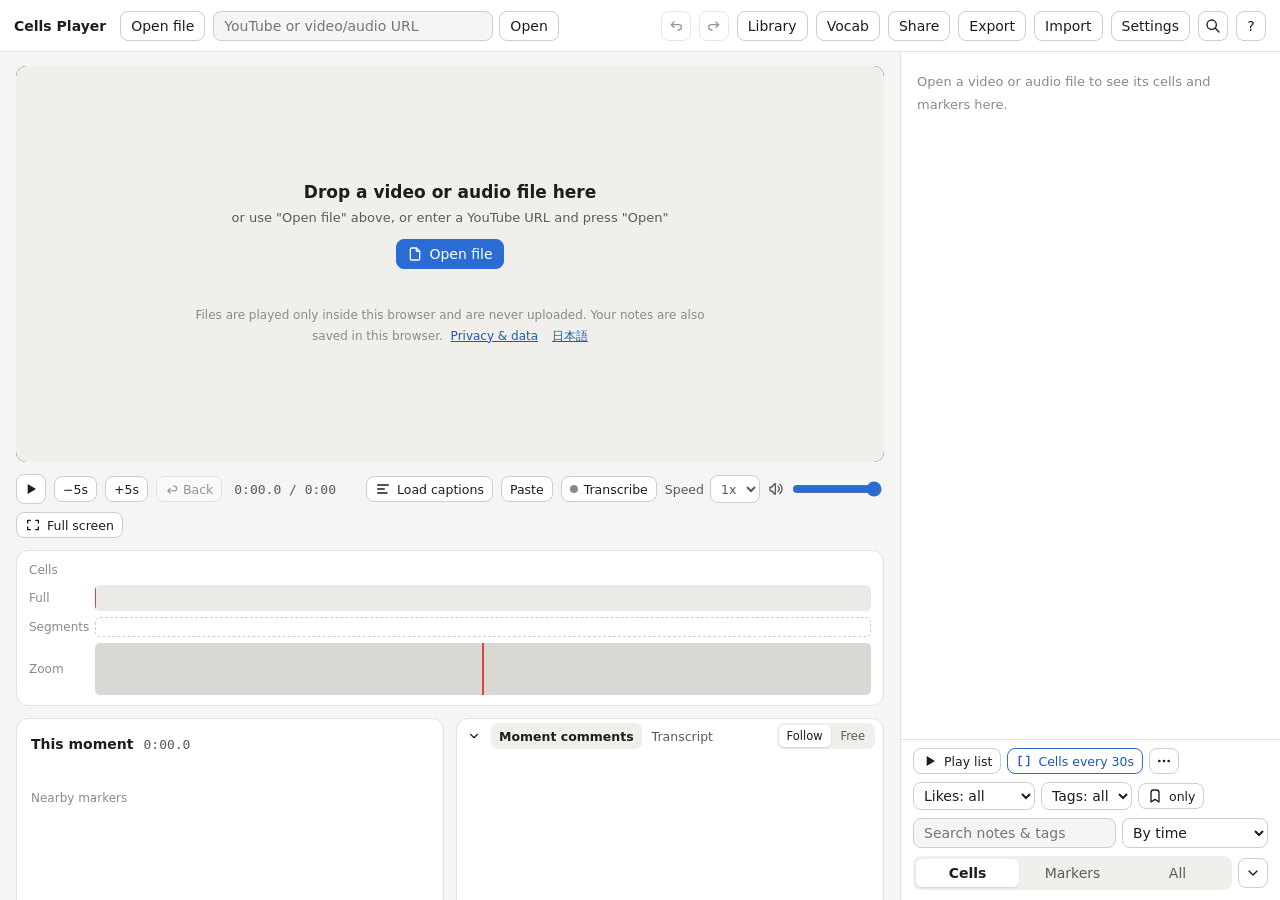
==== commit dd8714f4: "右下の検索・絞り込み・連続再生をたためるようにし、動画の下を「この瞬間」と瞬間のコメントの左右半分に。全画面（F）と「30秒ごとに全部セル化」（設定の秒数ですぐに区切る）を追加 Co-Authored" ====
--- a/index.html
+++ b/index.html
@@ -35,6 +35,8 @@
     <symbol id="i-back" viewBox="0 0 24 24"><path d="M20 5v14l-12-7z"/><path d="M4 5v14"/></symbol>
     <symbol id="i-dots" viewBox="0 0 24 24"><circle cx="5" cy="12" r="1"/><circle cx="12" cy="12" r="1"/><circle cx="19" cy="12" r="1"/></symbol>
     <symbol id="i-pencil" viewBox="0 0 24 24"><path d="M4 20h4l10.5-10.5a2.828 2.828 0 1 0-4-4l-10.5 10.5v4"/><path d="M13.5 6.5l4 4"/></symbol>
+    <symbol id="i-full" viewBox="0 0 24 24"><path d="M4 9V5h4M20 9V5h-4M4 15v4h4M20 15v4h-4"/></symbol>
+    <symbol id="i-full-exit" viewBox="0 0 24 24"><path d="M8 4v4H4M16 4v4h4M8 20v-4H4M16 20v-4h4"/></symbol>
     <symbol id="i-search" viewBox="0 0 24 24"><circle cx="10" cy="10" r="7"/><path d="M21 21l-6-6"/></symbol>
     <symbol id="i-jump-back" viewBox="0 0 24 24"><path d="M9 11l-4 4l4 4M5 15h11a4 4 0 0 0 0-8h-1"/></symbol>
     <symbol id="i-jump-fwd" viewBox="0 0 24 24"><path d="M15 11l4 4l-4 4M19 15h-11a4 4 0 0 1 0-8h1"/></symbol>
@@ -113,6 +115,8 @@
     <p class="chat-note">書き込むには、このブラウザで YouTube にログインしてください。コメントは YouTube のチャット画面から、あなたのアカウントで投稿されます（このアプリはその内容を受け取りません）。</p>
   </aside>
   <section class="left">
+    <!-- 動画と字幕の帯（全画面にするときは、この2つをまとめて） -->
+    <div class="player" id="playerBox">
     <div class="stage" id="stage">
       <div class="stage-media" id="stageMedia"></div>
       <div class="audio-cover" id="audioCover" hidden>
@@ -137,6 +141,7 @@
     </div>
     <!-- YouTube のときは、プレーヤーの上に重ねず、この帯に字幕を出す -->
     <div class="caption-bar" id="captionBar" hidden></div>
+    </div>
 
     <div class="controls">
       <button id="btnPlay" class="btn icon-btn" title="再生 / 一時停止 (Space)" aria-label="再生"><svg class="i" aria-hidden="true"><use href="#i-play"/></svg></button>
@@ -157,6 +162,7 @@
       <input type="file" id="txInput" accept=".srt,.vtt,.json,.txt" hidden>
       <label class="ctl">速度 <select id="rateSelect"><option value="1">1x</option></select></label>
       <label class="ctl" title="音量"><svg class="i" aria-hidden="true"><use href="#i-volume"/></svg><input type="range" id="volume" min="0" max="1" step="0.05" value="1"></label>
+      <button id="btnFull" class="btn small" title="動画を全画面で表示する（字幕の帯も一緒に） (F)"><svg class="i" aria-hidden="true"><use href="#i-full"/></svg><span>全画面</span></button>
     </div>
 
     <div class="timeline" id="timeline">
@@ -172,6 +178,7 @@
     <div class="live-sync-card" id="liveSyncCard" hidden></div>
     <div class="practice-card" id="practiceCard" hidden></div>
 
+    <div class="lower-row" id="lowerRow">
     <div class="moment" id="moment">
       <div class="moment-head">
         <span class="moment-title">この瞬間</span>
@@ -206,6 +213,7 @@
       <div class="hint" id="momentHint"></div>
       <div class="feed-head">前後の目印</div>
       <div class="feed" id="feed"></div>
+    </div>
     </div>
   </section>
 
@@ -257,10 +265,13 @@
       </div>
     </section>
     <div class="side-head">
+      <div class="side-tabs-row">
       <div class="tabs" id="sideTabs" role="tablist">
         <button class="tab" data-tab="cells" role="tab">セル</button>
         <button class="tab" data-tab="markers" role="tab" data-i18n="目印（タブ）">目印</button>
         <button class="tab" data-tab="all" role="tab">すべて</button>
+      </div>
+      <button type="button" class="btn icon-btn side-fold" id="btnSideFold" title="検索・絞り込み・連続再生をたたむ（セルの一覧を広く）" aria-label="検索・絞り込み・連続再生をたたむ" aria-expanded="true"><svg class="i" aria-hidden="true"><use href="#i-chevron"/></svg></button>
       </div>
       <div class="side-search">
         <input id="sideSearch" type="search" class="field" placeholder="メモ・コメント・タグを検索" autocomplete="off">
@@ -283,7 +294,8 @@
       </div>
       <div class="side-digest">
         <button class="btn small" id="btnDigest" title="いま一覧に並んでいるセル・目印を、上から順に続けて再生します（絞り込み・検索・並び順がそのまま使われます）"><svg class="i" aria-hidden="true"><use href="#i-play"/></svg> 一覧を連続再生</button>
-        <button class="btn small" id="btnGridCells" title="動画の最初から最後まで、30秒ごと・60秒ごとなど同じ長さのセルに区切ります"><svg class="i" aria-hidden="true"><use href="#i-cell"/></svg> 等間隔でセル化</button>
+        <button class="btn small grid-quick" id="btnGridQuick"><svg class="i" aria-hidden="true"><use href="#i-cell"/></svg><span></span></button>
+        <button class="btn small icon-btn" id="btnGridCells" title="長さを選んで、等間隔でセル化" aria-label="長さを選んで、等間隔でセル化"><svg class="i" aria-hidden="true"><use href="#i-dots"/></svg></button>
         <span class="spacer"></span>
         <span class="count" id="sideCount"></span>
       </div>
@@ -392,6 +404,10 @@
     <label class="set-row check">
       <input name="splitSnap" type="checkbox">
       <span>セルを分けるとき、字幕の行の切れ目に合わせる<small>字幕があるとき、分ける位置の前後1秒以内に行と行の切れ目があれば、そこで分けます（声の途中で切れにくくなります）</small></span>
+    </label>
+    <label class="set-row">
+      <span>等間隔でセル化の長さ（秒）<small>「30秒ごとに全部セル化」のボタンで、動画の最初から最後までをこの長さのセルに区切ります</small></span>
+      <input class="field" name="gridSec" type="number" min="1" max="3600" step="1">
     </label>
     <label class="set-row check">
       <input name="autoCellLeft" type="checkbox">
@@ -568,6 +584,7 @@
       <tr><td><kbd>S</kbd></td><td>再生位置でセルを2つに分ける（メモ・いいね・コメントは前のセルに残ります）</td></tr>
       <tr><td><kbd>Shift</kbd>+クリック</td><td>タイムラインのセル・全体・拡大の段で、その位置でセルを分ける（Shift を押していると、分ける位置に ✂ が出ます）</td></tr>
       <tr><td><kbd>Ctrl</kbd>+<kbd>K</kbd></td><td>操作の一覧（探して実行）</td></tr>
+      <tr><td><kbd>F</kbd></td><td>動画を全画面で表示する／やめる</td></tr>
       <tr><td><kbd>Backspace</kbd></td><td>大きく移動したときに、移動する前の位置に戻る（<kbd>Shift</kbd>+<kbd>Backspace</kbd> で進む）</td></tr>
       <tr><td><kbd>R</kbd></td><td>再生位置のセルをリピート / 停止</td></tr>
       <tr><td><kbd>T</kbd></td><td>字幕の表示 / 非表示（読み込んでいなければ読み込む）</td></tr>
--- a/css/style.css
+++ b/css/style.css
@@ -525,9 +525,34 @@
   order: 3; flex-direction: column-reverse; padding: 8px 12px 10px;
   border-bottom: 0; border-top: 1px solid var(--line);
 }
-/* いまのカードを使うときは、瞬間のコメント・文字起こしの一覧を左の列へ（読むものは左、押すものは右） */
-body.ops-card .left > .mlist { border: 1px solid var(--line); border-radius: 12px; overflow: hidden; }
-body.ops-card .left > .mlist .mlist-body { height: 200px; }
+/* いまのカードを使うときは、動画の下を左右半分ずつに: 左に「この瞬間」、右に瞬間のコメント・文字起こしの一覧 */
+.lower-row { display: flex; flex-direction: column; gap: 12px; }
+body.ops-card .lower-row { display: grid; grid-template-columns: minmax(0, 1fr) minmax(0, 1fr); align-items: stretch; }
+body.ops-card .lower-row > .mlist { display: flex; flex-direction: column; min-width: 0; border: 1px solid var(--line); border-radius: 12px; overflow: hidden; }
+body.ops-card .lower-row > .mlist .mlist-body { flex: 1; height: auto; min-height: 180px; }
+@media (max-width: 1000px) {
+  body.ops-card .lower-row { grid-template-columns: minmax(0, 1fr); }
+}
+
+/* 動画と字幕の帯（全画面にするときは、この2つをまとめて） */
+.player { display: flex; flex-direction: column; flex: none; }
+.player > .caption-bar { margin-top: 0; }
+.player:fullscreen { background: #000; justify-content: center; }
+.player:fullscreen .stage { flex: 1 1 auto; min-height: 0; width: 100%; max-height: none; aspect-ratio: auto; border-radius: 0; }
+.player:fullscreen .caption-bar { border-radius: 0; border-top: 0; min-height: calc(clamp(18px, 2.4vw, 34px) * 3 + 14px); }
+.player:fullscreen .caption-bar.is-dual { min-height: calc(clamp(18px, 2.4vw, 34px) * 4.4 + 14px); }
+.player:fullscreen .caption { font-size: clamp(18px, 2.4vw, 34px); }
+
+/* 右下の検索・絞り込み・連続再生の区画をたたむボタン（セル／目印／すべての横） */
+.side-tabs-row { display: flex; align-items: center; gap: 6px; }
+.side-tabs-row .tabs { flex: 1; min-width: 0; }
+.side-fold { position: relative; flex: none; }
+.side-fold .i { transition: transform 0.15s; }
+body.side-folded .side-fold .i { transform: rotate(180deg); }
+body.side-folded .side-search, body.side-folded .side-filters, body.side-folded .side-digest { display: none; }
+.side-fold.has-filter::after { content: ""; position: absolute; top: 4px; right: 4px; width: 7px; height: 7px; border-radius: 50%; background: var(--accent); }
+/* 等間隔でセル化のボタン（すぐに区切る） */
+.grid-quick { border-color: var(--accent); color: var(--accent-text); }
 .nc-tag {
   display: inline-flex; align-items: center; gap: 4px; max-width: 10em; height: 26px; padding: 0 8px;
   border: 1px solid var(--line-strong); border-radius: 999px; background: var(--panel); color: var(--text); cursor: pointer; font-size: 12px;
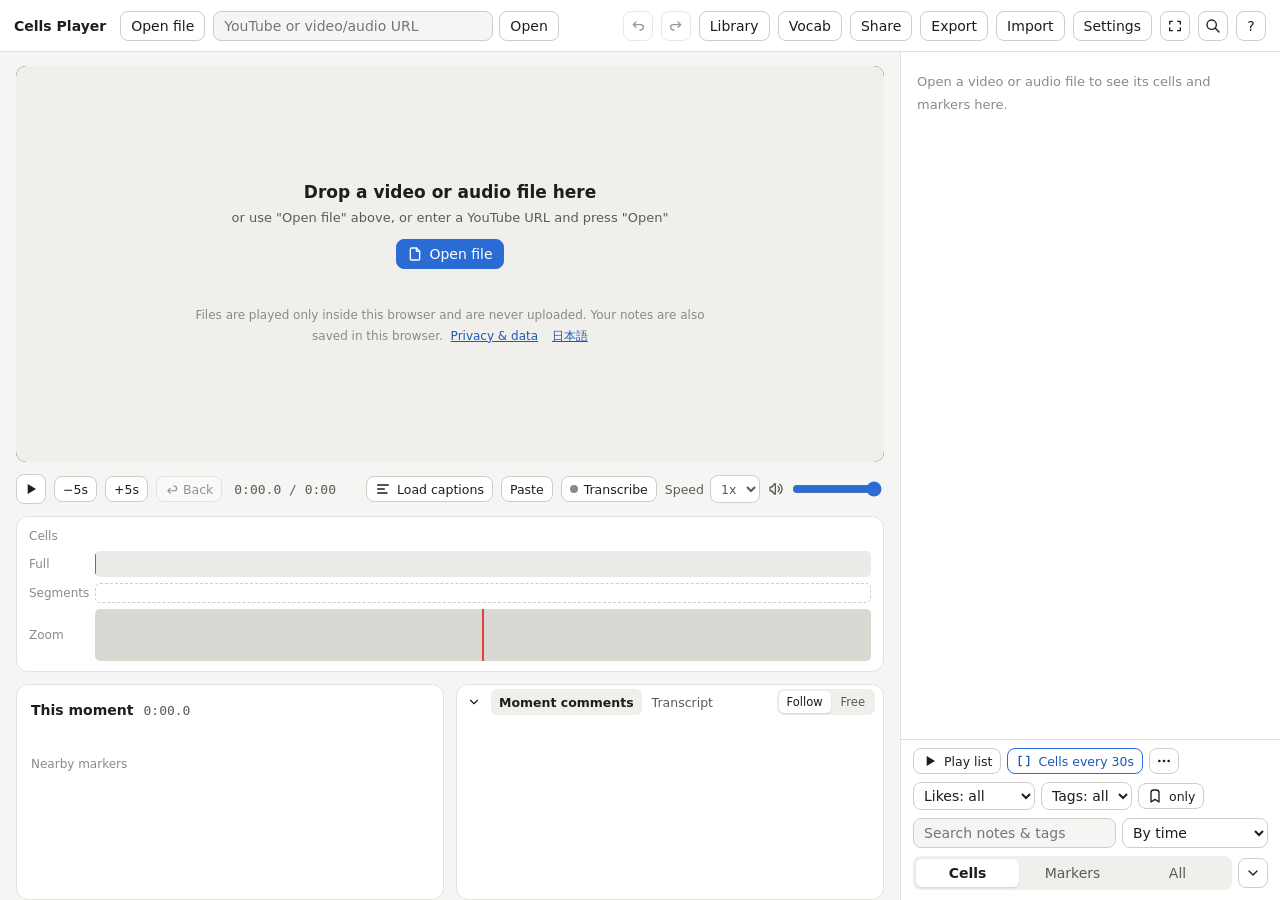
==== commit 288ac165: "全画面をアプリ全体（ブラウザの上の部分も使う）にし、セルの段でドラッグして選んだセルを連結できるようにする Co-Authored-By: Claude Opus 5.5 <noreply@anthr" ====
--- a/index.html
+++ b/index.html
@@ -75,6 +75,7 @@
   <button id="btnExport" class="btn">書き出し</button>
   <button id="btnImport" class="btn" title="書き出したメモ（.cells.json）や、保存したプレイリスト（.playlist.json）を読み込みます">読み込み</button>
   <button id="btnSettings" class="btn">設定</button>
+  <button id="btnFull" class="btn" title="ブラウザの上の部分も使って、アプリ全体を画面いっぱいに表示する (F)" aria-label="全画面"><svg class="i" aria-hidden="true"><use href="#i-full"/></svg><span>全画面</span></button>
   <button id="btnPalette" class="btn icon-btn" title="操作を探して実行 (Ctrl+K)" aria-label="操作を探して実行"><svg class="i" aria-hidden="true"><use href="#i-search"/></svg></button>
   <button id="btnHelp" class="btn icon-btn" title="ショートカット (?)" aria-label="ショートカット">?</button>
   <input type="file" id="fileInput" accept="video/*,audio/*,.mkv,.flac,.opus" hidden>
@@ -162,7 +163,6 @@
       <input type="file" id="txInput" accept=".srt,.vtt,.json,.txt" hidden>
       <label class="ctl">速度 <select id="rateSelect"><option value="1">1x</option></select></label>
       <label class="ctl" title="音量"><svg class="i" aria-hidden="true"><use href="#i-volume"/></svg><input type="range" id="volume" min="0" max="1" step="0.05" value="1"></label>
-      <button id="btnFull" class="btn small" title="動画を全画面で表示する（字幕の帯も一緒に） (F)"><svg class="i" aria-hidden="true"><use href="#i-full"/></svg><span>全画面</span></button>
     </div>
 
     <div class="timeline" id="timeline">
@@ -584,7 +584,7 @@
       <tr><td><kbd>S</kbd></td><td>再生位置でセルを2つに分ける（メモ・いいね・コメントは前のセルに残ります）</td></tr>
       <tr><td><kbd>Shift</kbd>+クリック</td><td>タイムラインのセル・全体・拡大の段で、その位置でセルを分ける（Shift を押していると、分ける位置に ✂ が出ます）</td></tr>
       <tr><td><kbd>Ctrl</kbd>+<kbd>K</kbd></td><td>操作の一覧（探して実行）</td></tr>
-      <tr><td><kbd>F</kbd></td><td>動画を全画面で表示する／やめる</td></tr>
+      <tr><td><kbd>F</kbd></td><td>全画面（ブラウザの上の部分も使って、アプリ全体を画面いっぱいに）／やめる</td></tr>
       <tr><td><kbd>Backspace</kbd></td><td>大きく移動したときに、移動する前の位置に戻る（<kbd>Shift</kbd>+<kbd>Backspace</kbd> で進む）</td></tr>
       <tr><td><kbd>R</kbd></td><td>再生位置のセルをリピート / 停止</td></tr>
       <tr><td><kbd>T</kbd></td><td>字幕の表示 / 非表示（読み込んでいなければ読み込む）</td></tr>
--- a/css/style.css
+++ b/css/style.css
@@ -132,10 +132,11 @@
   height: 52px; display: flex; align-items: center; gap: 8px;
   padding: 0 14px; border-bottom: 1px solid var(--line); background: var(--panel);
 }
-.brand { font-weight: 600; margin-right: 6px; }
-.url-form { display: flex; gap: 6px; }
+.brand { flex: none; font-weight: 600; margin-right: 6px; white-space: nowrap; }
+.topbar > .btn { flex: none; }
+.url-form { display: flex; gap: 6px; min-width: 0; flex: 0 1 auto; }
 .url-form input {
-  width: 280px; height: 30px; padding: 0 10px;
+  width: 280px; min-width: 120px; flex: 0 1 280px; height: 30px; padding: 0 10px;
   border: 1px solid var(--line-strong); border-radius: var(--radius); background: var(--bg);
 }
 .media-title {
@@ -258,6 +259,7 @@
 .tlm-input { width: 100%; height: 28px; font-size: 13px; }
 .tlm-memo { font-size: 12.5px; line-height: 1.5; color: var(--text-2); overflow-wrap: anywhere; }
 .tlm-note { font-size: 11.5px; line-height: 1.6; color: var(--text-3); }
+.tlm-ask { font-size: 13px; font-weight: 600; }
 .tlm-foot { display: flex; align-items: center; gap: 6px; padding-top: 7px; border-top: 1px solid var(--line); font-size: 11.5px; color: var(--text-3); white-space: nowrap; }
 .tlm-foot select { flex: 1; min-width: 0; height: 24px; font-size: 12px; }
 
@@ -280,7 +282,7 @@
 .tl-row { display: flex; align-items: center; gap: 10px; }
 .tl-label { width: 28px; flex: none; font-size: 12px; color: var(--text-3); }
 html[lang="en"] .tl-label { width: 56px; }
-.tl-lanes { position: relative; flex: 1; min-width: 0; }
+.tl-lanes { position: relative; flex: 1; min-width: 0; touch-action: pan-y; }
 .tl-lanes.is-empty { height: 18px; display: flex; align-items: center; font-size: 11.5px; color: var(--text-3); }
 .tl-cell {
   position: absolute; height: 10px; min-width: 3px; border-radius: 3px;
@@ -292,6 +294,8 @@
 .tl-cell.is-active { box-shadow: 0 0 0 1.5px var(--accent); }
 .tl-cell.is-repeat { outline: 2px dashed var(--accent); outline-offset: 1px; }
 .tl-cell.is-selected { outline: 2px solid var(--accent); outline-offset: 1px; z-index: 1; }
+/* ドラッグして選んでいる範囲のセル */
+.tl-cell.is-drag-sel { outline: 2px solid var(--accent); outline-offset: 1px; z-index: 1; filter: brightness(1.25); }
 .tl-track { position: relative; flex: 1; min-width: 0; border-radius: 5px; background: var(--track); overflow: hidden; }
 .tl-main { height: 26px; cursor: pointer; touch-action: none; }
 .tl-played { position: absolute; left: 0; top: 0; bottom: 0; width: 0; background: var(--played); pointer-events: none; }
@@ -534,14 +538,9 @@
   body.ops-card .lower-row { grid-template-columns: minmax(0, 1fr); }
 }
 
-/* 動画と字幕の帯（全画面にするときは、この2つをまとめて） */
+/* 動画と字幕の帯をまとめる入れ物 */
 .player { display: flex; flex-direction: column; flex: none; }
 .player > .caption-bar { margin-top: 0; }
-.player:fullscreen { background: #000; justify-content: center; }
-.player:fullscreen .stage { flex: 1 1 auto; min-height: 0; width: 100%; max-height: none; aspect-ratio: auto; border-radius: 0; }
-.player:fullscreen .caption-bar { border-radius: 0; border-top: 0; min-height: calc(clamp(18px, 2.4vw, 34px) * 3 + 14px); }
-.player:fullscreen .caption-bar.is-dual { min-height: calc(clamp(18px, 2.4vw, 34px) * 4.4 + 14px); }
-.player:fullscreen .caption { font-size: clamp(18px, 2.4vw, 34px); }
 
 /* 右下の検索・絞り込み・連続再生の区画をたたむボタン（セル／目印／すべての横） */
 .side-tabs-row { display: flex; align-items: center; gap: 6px; }
@@ -551,6 +550,11 @@
 body.side-folded .side-fold .i { transform: rotate(180deg); }
 body.side-folded .side-search, body.side-folded .side-filters, body.side-folded .side-digest { display: none; }
 .side-fold.has-filter::after { content: ""; position: absolute; top: 4px; right: 4px; width: 7px; height: 7px; border-radius: 50%; background: var(--accent); }
+/* 上のバーが狭いときは、全画面のボタンを記号だけにする */
+@media (max-width: 1400px) {
+  #btnFull { width: 30px; padding: 0; justify-content: center; }
+  #btnFull span { display: none; }
+}
 /* 等間隔でセル化のボタン（すぐに区切る） */
 .grid-quick { border-color: var(--accent); color: var(--accent-text); }
 .nc-tag {
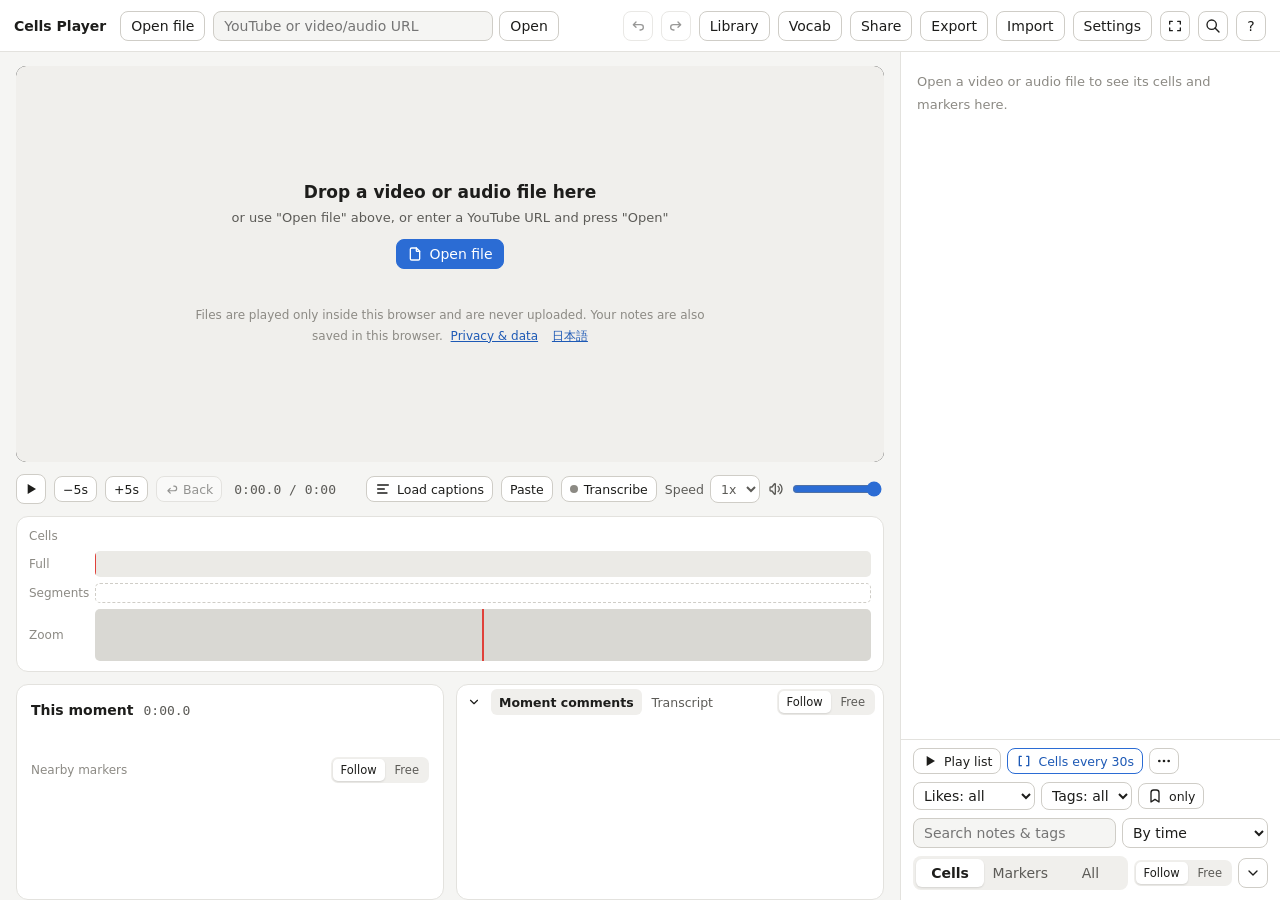
==== commit 0169b9f4: "タイムラインのメニューを「いつも下」に出せるようにし、右のセルの一覧と「前後の目印」を再生位置に連動（連動しないも選べる）。前後の目印の行をクリックすると移動・少し前に移動・コメントするを出す。You" ====
--- a/index.html
+++ b/index.html
@@ -211,7 +211,14 @@
         <input id="commentInput" class="field comment-input" type="text" placeholder="コメント（Enter で保存、Esc で取り消し）" autocomplete="off">
       </div>
       <div class="hint" id="momentHint"></div>
-      <div class="feed-head">前後の目印</div>
+      <div class="feed-head">
+        <span>前後の目印</span>
+        <span class="spacer"></span>
+        <div class="mlist-sync" id="feedSync" role="group" aria-label="目印の一覧と再生の連動">
+          <button type="button" data-sync="1" title="再生位置に合わせてスクロールする">連動</button>
+          <button type="button" data-sync="0" title="自由にスクロールする">連動しない</button>
+        </div>
+      </div>
       <div class="feed" id="feed"></div>
     </div>
     </div>
@@ -271,6 +278,10 @@
         <button class="tab" data-tab="markers" role="tab" data-i18n="目印（タブ）">目印</button>
         <button class="tab" data-tab="all" role="tab">すべて</button>
       </div>
+      <div class="mlist-sync side-sync" id="sideSync" role="group" aria-label="セルの一覧と再生の連動">
+        <button type="button" data-sync="1" title="再生位置のセルを、一覧の一番上（いまのカードのすぐ下）へ自動で送る">連動</button>
+        <button type="button" data-sync="0" title="一覧を自由にスクロールする（自動では動かさない）">連動しない</button>
+      </div>
       <button type="button" class="btn icon-btn side-fold" id="btnSideFold" title="検索・絞り込み・連続再生をたたむ（セルの一覧を広く）" aria-label="検索・絞り込み・連続再生をたたむ" aria-expanded="true"><svg class="i" aria-hidden="true"><use href="#i-chevron"/></svg></button>
       </div>
       <div class="side-search">
@@ -408,6 +419,13 @@
     <label class="set-row">
       <span>等間隔でセル化の長さ（秒）<small>「30秒ごとに全部セル化」のボタンで、動画の最初から最後までをこの長さのセルに区切ります</small></span>
       <input class="field" name="gridSec" type="number" min="1" max="3600" step="1">
+    </label>
+    <label class="set-row">
+      <span>タイムラインのメニューの出る位置<small>セルや目印をクリックしたときのメニューです。「いつも下」にすると動画にかぶらず、入りきらない分はメニューの中でスクロールします（メニューの一番下でも切り替えられます）</small></span>
+      <select name="tlMenuPos">
+        <option value="auto">自動（下に入らないときは上）</option>
+        <option value="below">いつも下（動画にかぶらない）</option>
+      </select>
     </label>
     <label class="set-row check">
       <input name="autoCellLeft" type="checkbox">
--- a/css/style.css
+++ b/css/style.css
@@ -229,6 +229,8 @@
   border: 1px solid var(--line); border-radius: 12px; background: var(--panel); color: var(--text); box-shadow: var(--shadow);
   font-size: 13px;
 }
+/* 高さを抑えたとき（いつも下）は、中身を縮めずにメニューごとスクロールする（コメントの欄がつぶれないように） */
+.tl-menu > * { flex-shrink: 0; }
 .tlm-head { display: flex; align-items: center; gap: 6px; min-width: 0; }
 .tlm-head > .i { color: var(--accent); }
 .tlm-head b { font-family: var(--mono); font-size: 12.5px; white-space: nowrap; }
@@ -260,7 +262,9 @@
 .tlm-memo { font-size: 12.5px; line-height: 1.5; color: var(--text-2); overflow-wrap: anywhere; }
 .tlm-note { font-size: 11.5px; line-height: 1.6; color: var(--text-3); }
 .tlm-ask { font-size: 13px; font-weight: 600; }
-.tlm-foot { display: flex; align-items: center; gap: 6px; padding-top: 7px; border-top: 1px solid var(--line); font-size: 11.5px; color: var(--text-3); white-space: nowrap; }
+.tlm-foot { display: flex; flex-direction: column; gap: 4px; padding-top: 7px; border-top: 1px solid var(--line); font-size: 11.5px; color: var(--text-3); white-space: nowrap; }
+.tlm-foot-row { display: flex; align-items: center; gap: 6px; }
+.tlm-foot-row > span { flex: none; min-width: 7.5em; }
 .tlm-foot select { flex: 1; min-width: 0; height: 24px; font-size: 12px; }
 
 /* ---- 再生コントロール ---- */
@@ -546,6 +550,7 @@
 .side-tabs-row { display: flex; align-items: center; gap: 6px; }
 .side-tabs-row .tabs { flex: 1; min-width: 0; }
 .side-fold { position: relative; flex: none; }
+.side-sync { flex: none; }
 .side-fold .i { transition: transform 0.15s; }
 body.side-folded .side-fold .i { transform: rotate(180deg); }
 body.side-folded .side-search, body.side-folded .side-filters, body.side-folded .side-digest { display: none; }
@@ -669,8 +674,9 @@
 .tz-mark.is-ghost::before { background: transparent; border-left: 2px dashed var(--accent); width: 0; }
 .tz-mark.is-ghost .tz-knob { background: var(--accent-bg); border: 2px dashed var(--accent); }
 .hint { min-height: 18px; font-size: 12.5px; color: var(--accent-text); }
-.feed-head { font-size: 12px; color: var(--text-3); }
-.feed { display: flex; flex-direction: column; gap: 2px; }
+.feed-head { display: flex; align-items: center; gap: 6px; font-size: 12px; color: var(--text-3); }
+/* 目印をすべて並べて、6行ほどの高さでスクロールする（連動ならいまの目印へ） */
+.feed { position: relative; display: flex; flex-direction: column; gap: 2px; max-height: 214px; overflow-x: hidden; overflow-y: auto; overscroll-behavior: contain; }
 .feed-empty { font-size: 13px; color: var(--text-3); padding: 4px 0; }
 .feed-item {
   display: flex; align-items: center; gap: 8px; padding: 4px 8px;
@@ -702,6 +708,20 @@
 .feed-item .fi-text[data-act="talk"] { cursor: text; border-radius: 4px; }
 .feed-item .fi-text[data-act="talk"]:hover { text-decoration: underline; text-decoration-color: var(--text-3); }
 .feed-item.is-pinned { border-color: var(--accent); box-shadow: inset 3px 0 0 var(--accent); }
+.feed-item { flex: none; }
+.feed-item.is-selected { border-color: var(--accent); background: var(--accent-bg); }
+/* 選んだ目印の下の操作（移動・少し前に移動・コメントする） */
+.feed-acts { flex: none; display: flex; flex-wrap: wrap; align-items: center; gap: 4px; padding: 2px 8px 4px clamp(8px, 12%, 60px); }
+.feed-acts button {
+  display: inline-flex; align-items: center; gap: 4px; height: 26px; padding: 0 9px;
+  border: 1px solid var(--line-strong); border-radius: 7px; background: var(--panel); color: var(--text); cursor: pointer; font-size: 12.5px; white-space: nowrap;
+}
+.feed-acts button:hover { border-color: var(--accent); background: var(--accent-bg); color: var(--accent-text); }
+.feed-acts button.on { border-color: var(--accent); background: var(--accent-bg); color: var(--accent-text); }
+.feed-acts button .i { width: 14px; height: 14px; }
+.feed-acts button[data-fact="close"] { width: 26px; padding: 0; justify-content: center; border-color: transparent; background: transparent; color: var(--text-3); }
+.feed-add { flex: none; padding: 0 8px 6px clamp(8px, 12%, 60px); }
+.feed-add-input { width: 100%; height: 30px; font-size: 13px; }
 
 /* ---- サイドバー ---- */
 .sidebar {
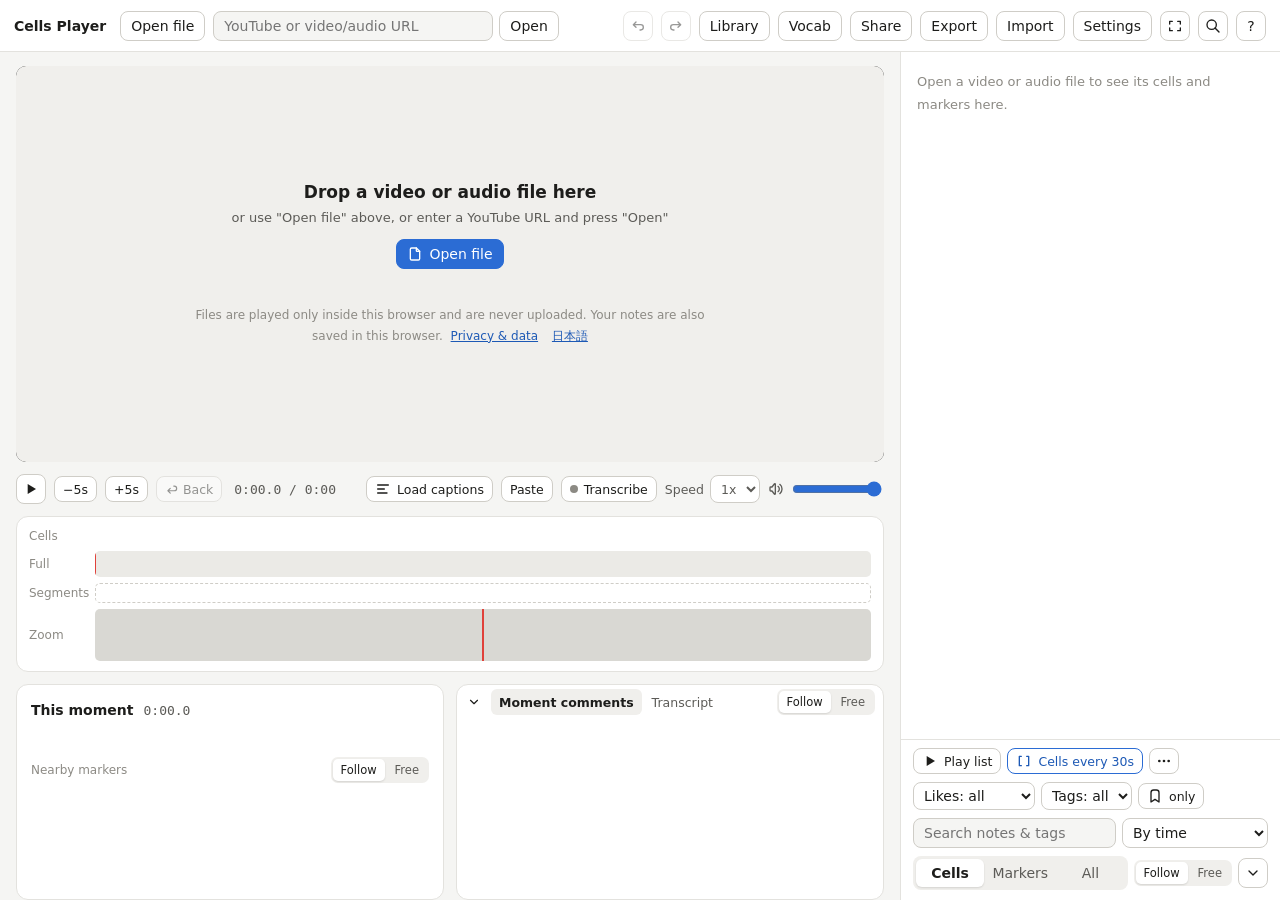
==== commit 2c7839ff: "セルに色を付けられるようにする（右のセルのカード・タイムラインのセルのメニュー・いまのセルのバーの「色」から、登録した6色を選ぶ。色は選び直せる）。となりのセルとの結合を追加（一覧は上・下、タイムライ" ====
--- a/index.html
+++ b/index.html
@@ -34,6 +34,7 @@
     <symbol id="i-next" viewBox="0 0 24 24"><path d="M4 5v14l12-7z"/><path d="M20 5v14"/></symbol>
     <symbol id="i-back" viewBox="0 0 24 24"><path d="M20 5v14l-12-7z"/><path d="M4 5v14"/></symbol>
     <symbol id="i-dots" viewBox="0 0 24 24"><circle cx="5" cy="12" r="1"/><circle cx="12" cy="12" r="1"/><circle cx="19" cy="12" r="1"/></symbol>
+    <symbol id="i-palette" viewBox="0 0 24 24"><path d="M12 21a9 9 0 0 1 0-18c4.97 0 9 3.582 9 8c0 1.06-.474 2.078-1.318 2.828c-.844.75-1.989 1.172-3.182 1.172h-2.5a2 2 0 0 0-1 3.75a1.3 1.3 0 0 1-1 2.25"/><circle cx="7.5" cy="10.5" r="1"/><circle cx="12" cy="7.5" r="1"/><circle cx="16.5" cy="10.5" r="1"/></symbol>
     <symbol id="i-pencil" viewBox="0 0 24 24"><path d="M4 20h4l10.5-10.5a2.828 2.828 0 1 0-4-4l-10.5 10.5v4"/><path d="M13.5 6.5l4 4"/></symbol>
     <symbol id="i-full" viewBox="0 0 24 24"><path d="M4 9V5h4M20 9V5h-4M4 15v4h4M20 15v4h-4"/></symbol>
     <symbol id="i-full-exit" viewBox="0 0 24 24"><path d="M8 4v4H4M16 4v4h4M8 20v-4H4M16 20v-4h4"/></symbol>
@@ -488,6 +489,7 @@
 
 <!-- タイムラインをクリックしたときのメニュー（区間・目印・セル） -->
 <div class="tl-menu" id="tlMenu" role="dialog" aria-label="タイムラインのメニュー" hidden></div>
+<div class="color-pop" id="colorPop" role="dialog" aria-label="セルの色" hidden></div>
 
 <dialog id="paletteDialog" class="palette-dialog">
   <form method="dialog" class="palette-body">
--- a/css/style.css
+++ b/css/style.css
@@ -251,6 +251,7 @@
 .tlm-row button.on { border-color: var(--accent); background: var(--accent-bg); color: var(--accent-text); }
 .tlm-row button.primary { border-color: var(--accent); background: var(--accent); color: #fff; }
 .tlm-row button.danger { color: var(--danger); }
+.tlm-row button.tlm-color.on { border-color: var(--cc, var(--line)); }
 .tlm-row .hearts .i { width: 12px; height: 12px; }
 .tlm-row .tag-chip button { height: auto; padding: 0; border: 0; background: none; }
 .tlm-label { min-width: 2.5em; font-size: 11.5px; color: var(--text-3); }
@@ -300,6 +301,9 @@
 .tl-cell.is-selected { outline: 2px solid var(--accent); outline-offset: 1px; z-index: 1; }
 /* ドラッグして選んでいる範囲のセル */
 .tl-cell.is-drag-sel { outline: 2px solid var(--accent); outline-offset: 1px; z-index: 1; filter: brightness(1.25); }
+/* 色を付けたセル: バーの枠をその色に（再生中の印の輪は外側に残す） */
+.tl-cell.has-color { box-shadow: inset 0 0 0 2px var(--cc); }
+.tl-cell.has-color.is-active { box-shadow: inset 0 0 0 2px var(--cc), 0 0 0 1.5px var(--accent); }
 .tl-track { position: relative; flex: 1; min-width: 0; border-radius: 5px; background: var(--track); overflow: hidden; }
 .tl-main { height: 26px; cursor: pointer; touch-action: none; }
 .tl-played { position: absolute; left: 0; top: 0; bottom: 0; width: 0; background: var(--played); pointer-events: none; }
@@ -422,7 +426,8 @@
   display: inline-flex; align-items: center; gap: 4px; height: 26px; padding: 0 7px;
   border: 1px solid var(--line); border-radius: 7px; background: var(--panel); color: var(--text); cursor: pointer; font-size: 12px; white-space: nowrap;
 }
-.cell-bar button:hover { background: var(--panel-2); }
+.cell-bar button:hover:not(:disabled) { background: var(--panel-2); }
+.cell-bar button:disabled { opacity: 0.45; cursor: default; }
 .cell-bar button.on { border-color: var(--accent); background: var(--accent-bg); color: var(--accent-text); }
 .cell-bar button .i { width: 14px; height: 14px; }
 .cell-bar button kbd { font-size: 10px; padding: 0 3px; }
@@ -861,6 +866,62 @@
 .act.mark.on { color: var(--accent); }
 .act.talk.open { background: var(--panel-2); color: var(--text); }
 .act.rep.on { color: var(--accent-text); background: var(--accent-bg); }
+/* 色を付けるボタン（色を付けていれば、その色の丸を出す） */
+.cdot { display: inline-block; width: 10px; height: 10px; border-radius: 50%; background: var(--cc); box-shadow: inset 0 0 0 1px rgba(0, 0, 0, 0.18); flex: none; }
+.act.color.on { color: var(--text-2); }
+/* 色を付けたセルのカード: 枠をその色に */
+.card.cell-card.has-color { border-color: var(--cc); box-shadow: 0 0 0 1px var(--cc); }
+.card.cell-card.has-color.is-active { border-color: var(--cc); box-shadow: 0 0 0 1px var(--cc), 0 0 0 3px var(--accent); }
+.card.cell-card.has-color.is-cur-cell { box-shadow: 0 0 0 1px var(--cc), inset 4px 0 0 var(--accent); }
+.card.cell-card.has-color.is-active.is-cur-cell { box-shadow: 0 0 0 1px var(--cc), 0 0 0 3px var(--accent), inset 4px 0 0 var(--accent); }
+.card.cell-card.has-color.is-digest { box-shadow: 0 0 0 1px var(--cc), 0 0 0 3px var(--accent); }
+.card.cell-card.has-color.is-selected { border-color: var(--cc); }
+.merge-row .btn:disabled { opacity: 0.45; cursor: default; }
+
+/* ---- セルの色のポップアップ ---- */
+.color-pop {
+  position: fixed; z-index: 70; width: 240px; max-width: calc(100vw - 16px);
+  display: flex; flex-direction: column; gap: 8px; padding: 10px 12px;
+  border: 1px solid var(--line); border-radius: 12px; background: var(--panel); color: var(--text); box-shadow: var(--shadow);
+  font-size: 13px;
+}
+.cpop-head { display: flex; align-items: center; gap: 6px; min-width: 0; }
+.cpop-head > .i { color: var(--accent); }
+.cpop-sub { min-width: 0; overflow: hidden; text-overflow: ellipsis; white-space: nowrap; font-family: var(--mono); font-size: 12px; color: var(--text-3); }
+.cpop-x {
+  margin-left: auto; flex: none; width: 24px; height: 24px; display: inline-flex; align-items: center; justify-content: center;
+  border: 0; border-radius: 6px; background: none; color: var(--text-3); cursor: pointer;
+}
+.cpop-x:hover { background: var(--panel-2); color: var(--text); }
+.cpop-x .i { width: 14px; height: 14px; }
+.cpop-grid { display: grid; grid-template-columns: repeat(6, 1fr); gap: 6px; }
+.cpop-sw {
+  display: flex; align-items: center; justify-content: center; aspect-ratio: 1; padding: 0;
+  border: 0; border-radius: 50%; background: var(--sw); cursor: pointer;
+  color: #fff; font-size: 11px; font-weight: 700; text-shadow: 0 1px 2px rgba(0, 0, 0, 0.45);
+  transition: transform 0.1s;
+}
+.cpop-sw:hover { transform: scale(1.1); }
+.cpop-sw.on { box-shadow: 0 0 0 2px var(--panel), 0 0 0 4px var(--sw); }
+.cpop-sw:focus-visible { outline: 2px solid var(--accent); outline-offset: 3px; }
+.cpop-edit { display: flex; flex-direction: column; align-items: center; gap: 2px; font-size: 11px; color: var(--text-3); cursor: pointer; }
+.cpop-edit input[type="color"] {
+  width: 30px; height: 30px; padding: 0; border: 1px solid var(--line-strong); border-radius: 50%;
+  background: none; cursor: pointer; overflow: hidden;
+}
+.cpop-edit input[type="color"]::-webkit-color-swatch-wrapper { padding: 0; }
+.cpop-edit input[type="color"]::-webkit-color-swatch { border: 0; border-radius: 50%; }
+.cpop-edit input[type="color"]::-moz-color-swatch { border: 0; border-radius: 50%; }
+.cpop-note { font-size: 11.5px; line-height: 1.6; color: var(--text-3); }
+.cpop-foot { display: flex; flex-wrap: wrap; align-items: center; gap: 4px; row-gap: 6px; }
+.cpop-foot button {
+  display: inline-flex; align-items: center; gap: 4px; height: 26px; padding: 0 9px;
+  border: 1px solid var(--line); border-radius: 7px; background: var(--panel); color: var(--text); cursor: pointer; font-size: 12.5px; white-space: nowrap;
+}
+.cpop-foot button:hover:not(:disabled) { background: var(--panel-2); }
+.cpop-foot button.primary { border-color: var(--accent); background: var(--accent); color: #fff; }
+.cpop-foot button:disabled { opacity: 0.45; cursor: default; }
+.cpop-foot button .i { width: 14px; height: 14px; }
 
 /* コメント（ポスト） */
 .thread { margin-top: 6px; padding: 8px 0 6px; border-top: 1px solid var(--line); }
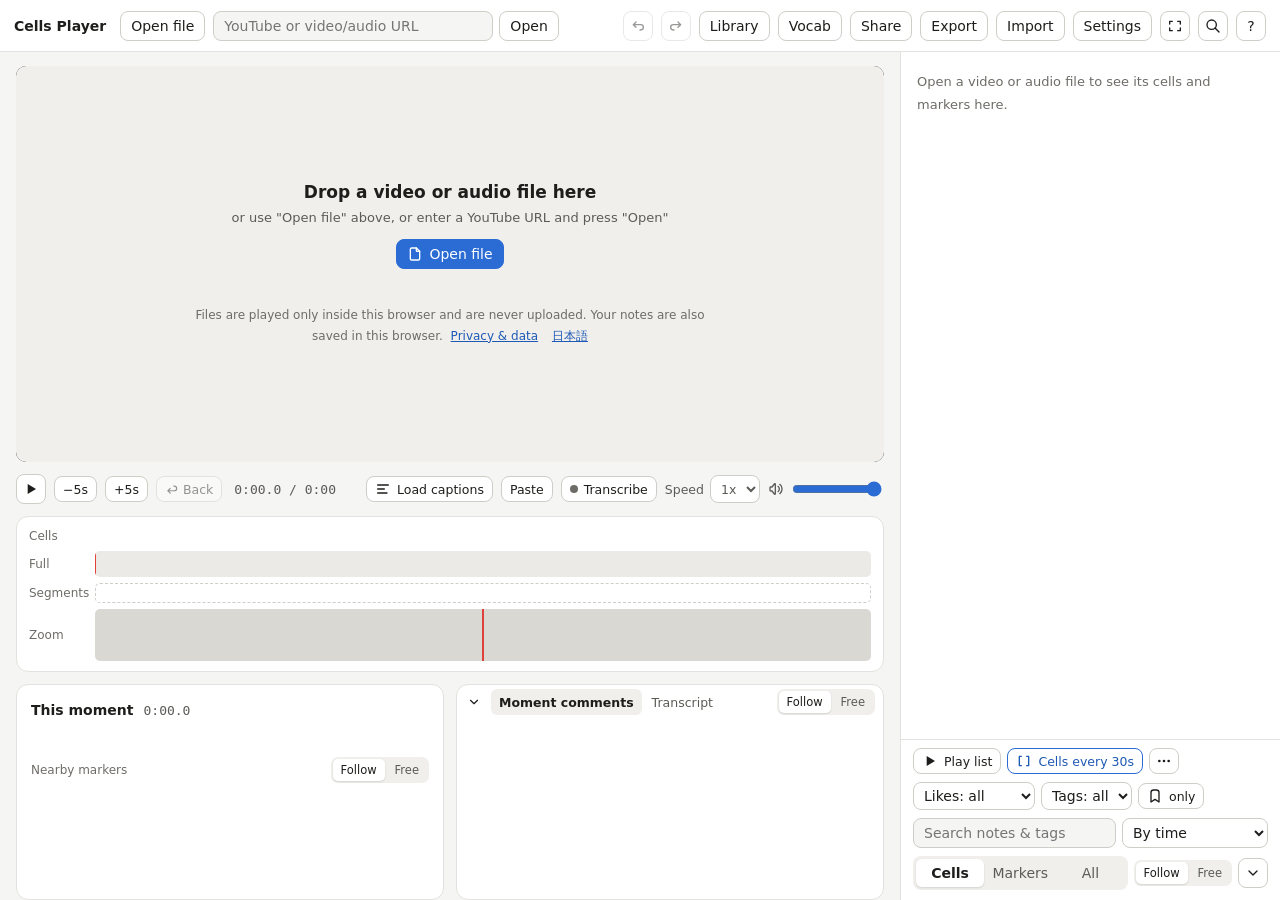
==== commit cec97a58: "配色を選べるようにする（設定の先頭の「配色」で、OSに合わせる・ライト・ダーク・ホワイト・ペーパー・ミント・サクラ・うす曇り・ハイコントラスト・シアター・ミッドナイトから選ぶ。選ぶとすぐ画面に当たり、" ====
--- a/index.html
+++ b/index.html
@@ -10,6 +10,7 @@
 <link rel="apple-touch-icon" href="icons/apple-touch-icon.png">
 <meta name="theme-color" content="#ffffff" media="(prefers-color-scheme: light)">
 <meta name="theme-color" content="#222221" media="(prefers-color-scheme: dark)">
+<script src="js/theme-boot.js"></script>
 <link rel="stylesheet" href="css/style.css">
 </head>
 <body>
@@ -117,6 +118,8 @@
     <p class="chat-note">書き込むには、このブラウザで YouTube にログインしてください。コメントは YouTube のチャット画面から、あなたのアカウントで投稿されます（このアプリはその内容を受け取りません）。</p>
   </aside>
   <section class="left">
+    <!-- 動画・再生ボタン・タイムライン・いまのセルのバー（シアターの配色のときだけ、暗い帯になる） -->
+    <div class="deck" id="deck">
     <!-- 動画と字幕の帯（全画面にするときは、この2つをまとめて） -->
     <div class="player" id="playerBox">
     <div class="stage" id="stage">
@@ -175,6 +178,7 @@
 
     <!-- いまのセル（再生位置にあるセル）の操作 -->
     <div class="cell-bar" id="cellBar" hidden></div>
+    </div>
 
     <div class="live-sync-card" id="liveSyncCard" hidden></div>
     <div class="practice-card" id="practiceCard" hidden></div>
@@ -355,6 +359,27 @@
         <option value="en">English</option>
       </select>
     </label>
+    <!-- 配色: 選んでいる間は画面に当てて見せ、保存しなければ元に戻す（js/theme.js） -->
+    <fieldset class="theme-set" id="themeSet">
+      <legend class="theme-legend">配色<small>「OSに合わせる」は OS のライト・ダークに合わせます。ほかを選ぶと、OS の設定と関係なくその配色になります（Ctrl+K の「配色: …」でも切り替えられます）</small></legend>
+      <div class="theme-picker" id="themePicker"></div>
+      <label class="set-row check">
+        <input name="themeSchedule" type="checkbox">
+        <span>時間帯で配色を切り替える<small>昼と夜で別の配色にします（オンの間は、上で選んだ配色の代わりに使います）</small></span>
+      </label>
+      <div class="theme-schedule" id="themeSchedule">
+        <span class="ts-label">昼の配色</span><select name="themeDay" aria-label="昼の配色"></select><span class="ts-label">始まり</span><input class="field ts-time" name="dayStart" type="time" aria-label="昼の始まり">
+        <span class="ts-label">夜の配色</span><select name="themeNight" aria-label="夜の配色"></select><span class="ts-label">始まり</span><input class="field ts-time" name="nightStart" type="time" aria-label="夜の始まり">
+      </div>
+      <div class="set-row wide">
+        <span>アクセントの色<small>ボタン・選んでいる物・再生した範囲の色です（いちばん左は配色の色のまま）</small></span>
+        <span class="accent-picker" id="accentPicker" role="radiogroup" aria-label="アクセントの色"></span>
+      </div>
+      <label class="set-row check">
+        <input name="ambient" type="checkbox">
+        <span>動画のまわりを動画の色にする（アンビエント）<small>動画の左右の色を、動画の黒い余白と下にうすくにじませます。YouTube の動画は、サムネイルの色を使います（読めないときは出ません）</small></span>
+      </label>
+    </fieldset>
     <label class="set-row">
       <span>少し前に付ける目印（秒）<small>カンマ区切り、最大5つ</small></span>
       <input class="field" name="offsets" type="text">
--- a/css/style.css
+++ b/css/style.css
@@ -4,65 +4,152 @@
   --mono: "Cascadia Mono", Consolas, ui-monospace, monospace;
   --radius: 8px;
 
-  --bg: #f5f5f3;
-  --panel: #ffffff;
-  --panel-2: #f0efec;
-  --line: #e3e2de;
-  --line-strong: #cfcdc7;
-  --text: #1d1d1b;
-  --text-2: #5c5b57;
-  --text-3: #8c8a84;
-  --accent: #2b6cd4;
-  --accent-bg: #e7f0fc;
-  --accent-bg-2: #cfe0f8;
-  --accent-text: #1d59b5;
-  --like-1: #f4c3d4;
-  --like-2: #e27aa0;
-  --like-3: #b83a6a;
-  --heart: #d24b7e;
-  --heart-off: #d3d1cb;
-  --cell-0: #c5d3e8;
-  --pin-0: #6f6e69;
-  --playhead: #e0413a;
-  --track: #ebeae6;
-  --outside: #d9d8d3;
-  --played: rgba(43, 108, 212, 0.12);
-  --tick-minor: rgba(0, 0, 0, 0.18);
-  --tick-major: rgba(0, 0, 0, 0.42);
-  --danger: #c23b3b;
-  --shadow: 0 10px 30px rgba(0, 0, 0, 0.18);
-}
-
-@media (prefers-color-scheme: dark) {
+  /* 色は light-dark(ライトの色, ダークの色)。どちらになるかは color-scheme で決まる
+     （ふだんは OS に合わせ、設定の「配色」で選ぶと <html data-theme> が付いて決まる。下の「配色」を参照）。
+     要素ごとに決まるので、color-scheme: dark の中（シアターの暗い帯など）ではダークの色になる */
+  --bg: light-dark(#f5f5f3, #181817);
+  --panel: light-dark(#ffffff, #222221);
+  --panel-2: light-dark(#f0efec, #2b2b29);
+  --line: light-dark(#e3e2de, #33332f);
+  --line-strong: light-dark(#cfcdc7, #474743);
+  --text: light-dark(#1d1d1b, #ebeae5);
+  --text-2: light-dark(#5c5b57, #b3b1aa);
+  --text-3: light-dark(#6e6c67, #97958e);
+  --accent: light-dark(#2b6cd4, #6aa2f0);
+  --accent-bg: light-dark(#e7f0fc, #1b2d47);
+  --accent-bg-2: light-dark(#cfe0f8, #25406a);
+  --accent-text: light-dark(#1d59b5, #9cc3f7);
+  /* アクセントの色の上の文字（主ボタン・「再生中」の印など） */
+  --on-accent: light-dark(#ffffff, #0f1d33);
+  --like-1: light-dark(#f4c3d4, #6e3350);
+  --like-2: light-dark(#e27aa0, #b24c78);
+  --like-3: light-dark(#b83a6a, #f07aa8);
+  --heart: light-dark(#d24b7e, #f07aa8);
+  --heart-off: light-dark(#d3d1cb, #4a4945);
+  --cell-0: light-dark(#c5d3e8, #3a4a63);
+  --pin-0: light-dark(#6f6e69, #a7a59e);
+  --playhead: light-dark(#e0413a, #ff5d55);
+  --track: light-dark(#ebeae6, #2e2e2c);
+  --outside: light-dark(#d9d8d3, #141413);
+  --played: light-dark(rgba(43, 108, 212, 0.12), rgba(106, 162, 240, 0.14));
+  --tick-minor: light-dark(rgba(0, 0, 0, 0.18), rgba(255, 255, 255, 0.18));
+  --tick-major: light-dark(rgba(0, 0, 0, 0.42), rgba(255, 255, 255, 0.42));
+  --danger: light-dark(#c23b3b, #f07070);
+  --shadow: 0 10px 30px light-dark(rgba(0, 0, 0, 0.18), rgba(0, 0, 0, 0.5));
+}
+
+/* light-dark() が使えない古いブラウザでは、ライトの色だけにする（配色の切り替えは効かない） */
+@supports not (color: light-dark(#000, #fff)) {
   :root {
-    --bg: #181817;
-    --panel: #222221;
-    --panel-2: #2b2b29;
-    --line: #33332f;
-    --line-strong: #474743;
-    --text: #ebeae5;
-    --text-2: #b3b1aa;
-    --text-3: #83817b;
-    --accent: #6aa2f0;
-    --accent-bg: #1b2d47;
-    --accent-bg-2: #25406a;
-    --accent-text: #9cc3f7;
-    --like-1: #6e3350;
-    --like-2: #b24c78;
-    --like-3: #f07aa8;
-    --heart: #f07aa8;
-    --heart-off: #4a4945;
-    --cell-0: #3a4a63;
-    --pin-0: #a7a59e;
-    --playhead: #ff5d55;
-    --track: #2e2e2c;
-    --outside: #141413;
-    --played: rgba(106, 162, 240, 0.14);
-    --tick-minor: rgba(255, 255, 255, 0.18);
-    --tick-major: rgba(255, 255, 255, 0.42);
-    --danger: #f07070;
-    --shadow: 0 10px 30px rgba(0, 0, 0, 0.5);
+    color-scheme: light;
+    --bg: #f5f5f3; --panel: #ffffff; --panel-2: #f0efec; --line: #e3e2de; --line-strong: #cfcdc7;
+    --text: #1d1d1b; --text-2: #5c5b57; --text-3: #6e6c67;
+    --accent: #2b6cd4; --accent-bg: #e7f0fc; --accent-bg-2: #cfe0f8; --accent-text: #1d59b5; --on-accent: #ffffff;
+    --like-1: #f4c3d4; --like-2: #e27aa0; --like-3: #b83a6a; --heart: #d24b7e; --heart-off: #d3d1cb;
+    --cell-0: #c5d3e8; --pin-0: #6f6e69; --playhead: #e0413a; --track: #ebeae6; --outside: #d9d8d3;
+    --played: rgba(43, 108, 212, 0.12); --tick-minor: rgba(0, 0, 0, 0.18); --tick-major: rgba(0, 0, 0, 0.42);
+    --danger: #c23b3b; --shadow: 0 10px 30px rgba(0, 0, 0, 0.18);
   }
+}
+
+/* ---- 配色（設定の「配色」。js/theme-boot.js が <html data-theme="…"> を付ける。付いていなければ OS に合わせる） ---- */
+:root[data-theme="light"] { color-scheme: light; }
+:root[data-theme="dark"] { color-scheme: dark; }
+
+/* ホワイト: 青みのある白。いまのライト（少し黄みのある白）より、すっきり明るい */
+:root[data-theme="white"] {
+  color-scheme: light;
+  --bg: #f4f6f9; --panel: #ffffff; --panel-2: #eef1f5; --line: #e1e5eb; --line-strong: #c8cfd8;
+  --text: #121820; --text-2: #4a5462; --text-3: #626c7a;
+  --accent: #1f6feb; --accent-bg: #e8f1fe; --accent-bg-2: #cde0fd; --accent-text: #1557c0;
+  --like-1: #f6c5d6; --like-2: #e2709a; --like-3: #b8325f; --heart: #d6457a; --heart-off: #d2d8df;
+  --cell-0: #c7d8f0; --pin-0: #646e7a; --playhead: #e5484d; --track: #ebeef2; --outside: #dce1e7;
+  --played: rgba(31, 111, 235, 0.12); --tick-minor: rgba(15, 23, 42, 0.18); --tick-major: rgba(15, 23, 42, 0.42);
+  --danger: #cf2e2e; --shadow: 0 10px 30px rgba(15, 23, 42, 0.14);
+}
+/* ペーパー: 紙のような生成りと藍。長く字幕や文字起こしを読むとき用。いいねは藍に合わせて朱に */
+:root[data-theme="paper"] {
+  color-scheme: light;
+  --bg: #eee7d8; --panel: #fbf7ee; --panel-2: #f2ebdd; --line: #e3d9c6; --line-strong: #cdbfa6;
+  --text: #2a241c; --text-2: #5b5142; --text-3: #6f6452;
+  --accent: #2e4a7d; --accent-bg: #e4e7ee; --accent-bg-2: #cdd5e4; --accent-text: #263f6c;
+  --like-1: #efc4bc; --like-2: #d7786b; --like-3: #a6402f; --heart: #bf4f3c; --heart-off: #d8cdb9;
+  --cell-0: #d2d8e2; --pin-0: #6c6354; --playhead: #c8462f; --track: #ece5d6; --outside: #ddd3c0;
+  --played: rgba(46, 74, 125, 0.12); --tick-minor: rgba(60, 40, 10, 0.2); --tick-major: rgba(60, 40, 10, 0.45);
+  --danger: #b03a2b; --shadow: 0 10px 30px rgba(60, 40, 10, 0.16);
+}
+/* ミント: うすい緑みの白と、深い緑。落ち着いて勉強する用 */
+:root[data-theme="mint"] {
+  color-scheme: light;
+  --bg: #ebf3ef; --panel: #fbfdfc; --panel-2: #e7f0eb; --line: #d6e5dd; --line-strong: #bcd2c6;
+  --text: #13201b; --text-2: #475a52; --text-3: #5c6e66;
+  --accent: #0d7a60; --accent-bg: #def2ea; --accent-bg-2: #bfe5d6; --accent-text: #0a634e;
+  --like-1: #f5c8d3; --like-2: #e07b95; --like-3: #b3405d; --heart: #cf5079; --heart-off: #c8d8d0;
+  --cell-0: #c1e0d3; --pin-0: #5d6f67; --playhead: #df4f39; --track: #e2ece7; --outside: #d1e0d8;
+  --played: rgba(13, 122, 96, 0.12); --tick-minor: rgba(10, 40, 30, 0.18); --tick-major: rgba(10, 40, 30, 0.42);
+  --danger: #be3838; --shadow: 0 10px 30px rgba(10, 40, 30, 0.14);
+}
+/* サクラ: うすい桜色と梅紫。いいねは紅にして、アクセントと区別する */
+:root[data-theme="sakura"] {
+  color-scheme: light;
+  --bg: #f7eff2; --panel: #fffbfc; --panel-2: #f5ebee; --line: #ebdce1; --line-strong: #dac3cb;
+  --text: #2a1c22; --text-2: #614e57; --text-3: #75626b;
+  --accent: #963b6b; --accent-bg: #f6e6ee; --accent-bg-2: #ebcbdb; --accent-text: #7f2f59;
+  --like-1: #f6c3c3; --like-2: #e46a6a; --like-3: #b52d39; --heart: #d43f4d; --heart-off: #e0d0d5;
+  --cell-0: #e9d1db; --pin-0: #74626a; --playhead: #d03838; --track: #f0e5e9; --outside: #e5d5db;
+  --played: rgba(150, 59, 107, 0.12); --tick-minor: rgba(60, 20, 35, 0.18); --tick-major: rgba(60, 20, 35, 0.42);
+  --danger: #b5302d; --shadow: 0 10px 30px rgba(60, 20, 35, 0.14);
+}
+/* うす曇り: 白がまぶしい人向けの、明るさをおさえたグレー（ライトとダークの間） */
+:root[data-theme="fog"] {
+  color-scheme: light;
+  --bg: #dcdfe4; --panel: #e9ecef; --panel-2: #e0e3e8; --line: #ccd1d7; --line-strong: #b1b8c1;
+  --text: #171a1f; --text-2: #434a53; --text-3: #555c66;
+  --accent: #2c5fb3; --accent-bg: #d6e1f1; --accent-bg-2: #c0d1ea; --accent-text: #224f98;
+  --like-1: #e6bccb; --like-2: #cc6b8f; --like-3: #a2325f; --heart: #bb416c; --heart-off: #c0c5cc;
+  --cell-0: #b9c9df; --pin-0: #5a6069; --playhead: #d3372f; --track: #dadde2; --outside: #c9cdd4;
+  --played: rgba(44, 95, 179, 0.13); --tick-minor: rgba(20, 25, 35, 0.2); --tick-major: rgba(20, 25, 35, 0.46);
+  --danger: #ad2e2e; --shadow: 0 10px 30px rgba(20, 25, 35, 0.2);
+}
+/* ハイコントラスト: 真っ白に黒い文字・濃い枠・太いフォーカスの輪（OS で「コントラストを上げる」にしているときは、OS に合わせるでもこれになる） */
+:root[data-theme="contrast"] {
+  color-scheme: light;
+  --bg: #ffffff; --panel: #ffffff; --panel-2: #eeeeee; --line: #767676; --line-strong: #1a1a1a;
+  --text: #000000; --text-2: #1f1f1f; --text-3: #3d3d3d;
+  --accent: #0040b0; --accent-bg: #dfe8ff; --accent-bg-2: #b8cbff; --accent-text: #002f86;
+  --like-1: #f0a3c0; --like-2: #c2185b; --like-3: #7f0d48; --heart: #c2185b; --heart-off: #8a8a8a;
+  --cell-0: #9db4de; --pin-0: #000000; --playhead: #d00000; --track: #e6e6e6; --outside: #bdbdbd;
+  --played: rgba(0, 64, 176, 0.16); --tick-minor: rgba(0, 0, 0, 0.45); --tick-major: rgba(0, 0, 0, 0.85);
+  --danger: #b00000; --shadow: 0 0 0 2px #000000, 0 10px 30px rgba(0, 0, 0, 0.25);
+}
+:root[data-theme="contrast"] :focus-visible { outline: 3px solid var(--accent); outline-offset: 2px; }
+:root[data-theme="contrast"] .card,
+:root[data-theme="contrast"] .timeline,
+:root[data-theme="contrast"] .now-card { border-width: 2px; }
+/* シアター: 操作はライトのまま、動画・再生ボタン・タイムラインの帯（.deck）だけダークにする。
+   帯の中は color-scheme: dark なので、light-dark() の色がそのままダークの色になる */
+:root[data-theme="theater"] { color-scheme: light; }
+/* ミッドナイト: 紺のダーク。アクセントの上の文字は暗くして読みやすく */
+:root[data-theme="midnight"] {
+  color-scheme: dark;
+  --bg: #0e1320; --panel: #151b2b; --panel-2: #1c2336; --line: #252e45; --line-strong: #35405e;
+  --text: #e6eaf2; --text-2: #a9b2c6; --text-3: #8892a8;
+  --accent: #6ea8ff; --accent-bg: #17284a; --accent-bg-2: #213a6b; --accent-text: #a3c6ff; --on-accent: #0a1530;
+  --like-1: #5a2a48; --like-2: #b14d82; --like-3: #f08cbf; --heart: #f08cbf; --heart-off: #3a4258;
+  --cell-0: #2c3d63; --pin-0: #9aa4ba; --playhead: #ff6b6b; --track: #1f2638; --outside: #0b0f19;
+  --played: rgba(110, 168, 255, 0.14); --tick-minor: rgba(255, 255, 255, 0.16); --tick-major: rgba(255, 255, 255, 0.4);
+  --danger: #ff7a7a; --shadow: 0 10px 30px rgba(0, 0, 0, 0.55);
+}
+/* アクセントの色を選んだとき（js/theme-boot.js が <html data-accent> と --accent-pick を入れる）。
+   仲間の色は選んだ色から作る。ダークの所では明るくして、上の文字を暗くする */
+:root[data-accent] {
+  --accent-lite: color-mix(in oklab, var(--accent-pick) 62%, #fff);
+  --accent: light-dark(var(--accent-pick), var(--accent-lite));
+  --accent-bg: light-dark(color-mix(in srgb, var(--accent-pick) 11%, var(--panel)), color-mix(in srgb, var(--accent-lite) 22%, var(--panel)));
+  --accent-bg-2: light-dark(color-mix(in srgb, var(--accent-pick) 22%, var(--panel)), color-mix(in srgb, var(--accent-lite) 36%, var(--panel)));
+  --accent-text: light-dark(color-mix(in oklab, var(--accent-pick) 84%, #000), color-mix(in oklab, var(--accent-lite) 72%, #fff));
+  --on-accent: light-dark(#ffffff, #0f1d33);
+  --played: light-dark(color-mix(in srgb, var(--accent-pick) 12%, transparent), color-mix(in srgb, var(--accent-lite) 14%, transparent));
 }
 
 * { box-sizing: border-box; }
@@ -99,7 +186,7 @@
 .btn.small { height: 26px; padding: 0 8px; font-size: 12.5px; }
 .btn.tiny { height: 22px; padding: 0 6px; font-size: 12px; border-radius: 6px; }
 .btn.icon-btn { width: 30px; padding: 0; justify-content: center; }
-.btn.primary { background: var(--accent); border-color: var(--accent); color: #fff; }
+.btn.primary { background: var(--accent); border-color: var(--accent); color: var(--on-accent); }
 .btn.primary:hover { filter: brightness(1.08); }
 .btn.on { background: var(--accent-bg); border-color: var(--accent); color: var(--accent-text); }
 .btn.danger { color: var(--danger); }
@@ -153,6 +240,16 @@
   overflow-y: auto; min-width: 0;
   padding: 14px 16px 24px;
   display: flex; flex-direction: column; gap: 12px;
+}
+
+/* 動画・再生ボタン・タイムライン・いまのセルのバーのまとまり。ふだんは箱を作らない（中身は .left に直接並ぶのと同じ）。
+   シアターのときだけ、左の列の端まで広がる暗い帯にする */
+.deck { display: contents; }
+:root[data-theme="theater"] .deck {
+  color-scheme: dark; color: var(--text);
+  display: flex; flex-direction: column; gap: 12px;
+  margin: -14px -16px 0; padding: 14px 16px;
+  background: var(--bg); border-bottom: 1px solid var(--line);
 }
 
 /* ---- 動画エリア ---- */
@@ -195,6 +292,22 @@
   align-items: center; justify-content: center; color: #ddd; background: rgba(0, 0, 0, 0.5);
 }
 body.is-loading .loading { display: flex; }
+/* アンビエント（設定）: 動画の左右の色を、動画の黒い余白と動画の下にうすくにじませる。
+   js/ambient.js が動画を小さく描いて --amb-l（左の3分の1）・--amb-r（右の3分の1）を入れ、<html data-ambient> を付ける */
+:root[data-ambient] .stage {
+  background:
+    linear-gradient(to right, #000, color-mix(in srgb, var(--amb-l, #000) 80%, #000)) left / 50% 100% no-repeat,
+    linear-gradient(to left, #000, color-mix(in srgb, var(--amb-r, #000) 80%, #000)) right / 50% 100% no-repeat,
+    #000;
+  box-shadow:
+    -30px 34px 70px -18px color-mix(in srgb, var(--amb-l, transparent) 70%, transparent),
+    30px 34px 70px -18px color-mix(in srgb, var(--amb-r, transparent) 70%, transparent);
+  transition: box-shadow 1.2s ease;
+}
+:root[data-ambient] .stage video { background: transparent; }
+@media (prefers-reduced-motion: reduce) {
+  :root[data-ambient] .stage { transition: none; }
+}
 /* 動画の上の字幕 */
 .caption {
   position: absolute; left: 50%; bottom: 7%; transform: translateX(-50%); z-index: 2;
@@ -249,7 +362,7 @@
 .tlm-row button:hover { background: var(--panel-2); }
 .tlm-row button .i { width: 14px; height: 14px; }
 .tlm-row button.on { border-color: var(--accent); background: var(--accent-bg); color: var(--accent-text); }
-.tlm-row button.primary { border-color: var(--accent); background: var(--accent); color: #fff; }
+.tlm-row button.primary { border-color: var(--accent); background: var(--accent); color: var(--on-accent); }
 .tlm-row button.danger { color: var(--danger); }
 .tlm-row button.tlm-color.on { border-color: var(--cc, var(--line)); }
 .tlm-row .hearts .i { width: 12px; height: 12px; }
@@ -381,7 +494,7 @@
 .tz-playhead { position: absolute; top: 0; bottom: 0; left: 50%; width: 2px; margin-left: -1px; background: var(--playhead); pointer-events: none; z-index: 3; }
 .tz-drag {
   position: absolute; top: 0; transform: translateX(-50%); z-index: 4; pointer-events: none;
-  font: 11px var(--mono); padding: 0 5px; border-radius: 4px; background: var(--accent); color: #fff;
+  font: 11px var(--mono); padding: 0 5px; border-radius: 4px; background: var(--accent); color: var(--on-accent);
 }
 
 /* いまのセル（S・バーで操作するセル）。重なっているときだけ印を付ける */
@@ -394,12 +507,12 @@
   font: 11px var(--mono); padding: 0 4px; border-radius: 4px; background: var(--text); color: var(--bg); white-space: nowrap;
 }
 .tl-guide.is-cut { border-left: 2px solid var(--accent); }
-.tl-guide.is-cut::after { background: var(--accent); color: #fff; }
-.tl-hover.is-cut { background: var(--accent); color: #fff; }
+.tl-guide.is-cut::after { background: var(--accent); color: var(--on-accent); }
+.tl-hover.is-cut { background: var(--accent); color: var(--on-accent); }
 .tz-guide { position: absolute; top: 0; bottom: 0; width: 0; border-left: 2px solid var(--accent); pointer-events: none; z-index: 4; }
 .tz-guide::after {
   content: attr(data-t); position: absolute; top: 0; left: 4px;
-  font: 11px var(--mono); padding: 0 4px; border-radius: 4px; background: var(--accent); color: #fff; white-space: nowrap;
+  font: 11px var(--mono); padding: 0 4px; border-radius: 4px; background: var(--accent); color: var(--on-accent); white-space: nowrap;
 }
 /* セルの境目のつまみ（拡大の段の上のほう。ドラッグで両方のセルが一緒に動く） */
 .tz-bounds { position: absolute; inset: 0; pointer-events: none; }
@@ -460,11 +573,11 @@
 .nc-btn:hover { background: var(--panel-2); }
 .nc-btn:disabled { opacity: 0.45; cursor: default; }
 .nc-btn.on { border-color: var(--accent); background: var(--accent-bg); color: var(--accent-text); }
-.nc-btn.primary { border-color: var(--accent); background: var(--accent); color: #fff; }
+.nc-btn.primary { border-color: var(--accent); background: var(--accent); color: var(--on-accent); }
 .nc-btn.primary:hover { filter: brightness(1.08); }
 .nc-btn .i { width: 14px; height: 14px; }
 .nc-btn kbd { font-size: 10px; padding: 0 3px; }
-.nc-btn.primary kbd { background: rgba(255, 255, 255, 0.2); color: #fff; border-color: transparent; }
+.nc-btn.primary kbd { background: rgba(255, 255, 255, 0.2); color: var(--on-accent); border-color: transparent; }
 .nc-row { display: flex; align-items: center; flex-wrap: wrap; gap: 4px; }
 .nc-group { display: inline-flex; flex-wrap: wrap; gap: 4px; }
 .nc-cell { display: flex; flex-direction: column; gap: 6px; padding: 8px; border: 1px solid var(--line); border-radius: 10px; background: var(--panel); }
@@ -493,7 +606,7 @@
   font: 11px var(--mono); padding: 0 4px; border-radius: 4px; background: var(--text); color: var(--bg); white-space: nowrap;
 }
 .nc-guide.is-cut { border-left: 2px solid var(--accent); }
-.nc-guide.is-cut::after { background: var(--accent); color: #fff; }
+.nc-guide.is-cut::after { background: var(--accent); color: var(--on-accent); }
 .nc-like-cycle:not([data-lv="0"]) { color: var(--heart); }
 .nc-like-cycle .pips { display: inline-flex; gap: 2px; }
 .nc-like-cycle .pips i { width: 4px; height: 4px; border-radius: 50%; background: var(--line-strong); }
@@ -821,7 +934,7 @@
 }
 .tbtn:hover { color: var(--accent-text); background: var(--accent-bg); }
 .cell-len { white-space: nowrap; }
-.badge-now { display: none; padding: 0 8px; border-radius: 999px; font-size: 11.5px; line-height: 18px; color: #fff; background: var(--accent); }
+.badge-now { display: none; padding: 0 8px; border-radius: 999px; font-size: 11.5px; line-height: 18px; color: var(--on-accent); background: var(--accent); }
 .cell-card.is-active .badge-now { display: inline-block; }
 .badge-rep { display: inline-flex; align-items: center; gap: 3px; font-size: 11.5px; color: var(--accent-text); }
 .badge-rep .i { width: 13px; height: 13px; }
@@ -913,13 +1026,24 @@
 .cpop-edit input[type="color"]::-webkit-color-swatch { border: 0; border-radius: 50%; }
 .cpop-edit input[type="color"]::-moz-color-swatch { border: 0; border-radius: 50%; }
 .cpop-note { font-size: 11.5px; line-height: 1.6; color: var(--text-3); }
+.cpop-sets { display: flex; flex-direction: column; gap: 2px; padding-top: 6px; border-top: 1px solid var(--line); }
+.cpop-sets-head { font-size: 11.5px; color: var(--text-3); margin-bottom: 2px; }
+.cpop-set {
+  display: flex; align-items: center; gap: 8px; min-height: 26px; padding: 2px 6px;
+  border: 1px solid transparent; border-radius: 7px; background: none; color: var(--text); cursor: pointer; font-size: 12.5px; text-align: left;
+}
+.cpop-set:hover { background: var(--panel-2); }
+.cpop-set.on { border-color: var(--accent); background: var(--accent-bg); color: var(--accent-text); }
+.cpop-set:focus-visible { outline: 2px solid var(--accent); outline-offset: 1px; }
+.cpop-dots { display: inline-flex; gap: 3px; flex: none; }
+.cpop-dots i { width: 10px; height: 10px; border-radius: 50%; background: var(--c); box-shadow: inset 0 0 0 1px rgba(0, 0, 0, 0.15); }
 .cpop-foot { display: flex; flex-wrap: wrap; align-items: center; gap: 4px; row-gap: 6px; }
 .cpop-foot button {
   display: inline-flex; align-items: center; gap: 4px; height: 26px; padding: 0 9px;
   border: 1px solid var(--line); border-radius: 7px; background: var(--panel); color: var(--text); cursor: pointer; font-size: 12.5px; white-space: nowrap;
 }
 .cpop-foot button:hover:not(:disabled) { background: var(--panel-2); }
-.cpop-foot button.primary { border-color: var(--accent); background: var(--accent); color: #fff; }
+.cpop-foot button.primary { border-color: var(--accent); background: var(--accent); color: var(--on-accent); }
 .cpop-foot button:disabled { opacity: 0.45; cursor: default; }
 .cpop-foot button .i { width: 14px; height: 14px; }
 
@@ -1358,7 +1482,7 @@
 .drop-hint {
   position: fixed; inset: 0; z-index: 50; pointer-events: none;
   display: flex; align-items: center; justify-content: center;
-  background: rgba(43, 108, 212, 0.15); border: 3px dashed var(--accent);
+  background: color-mix(in srgb, var(--accent) 15%, transparent); border: 3px dashed var(--accent);
   font-size: 20px; font-weight: 600; color: var(--accent-text);
 }
 .drop-hint div { background: var(--panel); padding: 14px 24px; border-radius: 12px; box-shadow: var(--shadow); }
@@ -1386,6 +1510,50 @@
 .mrow.is-cur .msub { color: inherit; opacity: 0.8; }
 .set-actions { display: flex; flex-wrap: wrap; gap: 6px; justify-content: flex-end; }
 .set-row.wide { grid-template-columns: 1fr auto; }
+
+/* 設定の「配色」 */
+.theme-set { display: flex; flex-direction: column; gap: 10px; margin: 0; padding: 0 0 12px; border: 0; border-bottom: 1px solid var(--line); min-width: 0; }
+.theme-legend { padding: 0; margin-bottom: 2px; font-size: 13.5px; }
+.theme-legend small { display: block; font-size: 11.5px; color: var(--text-3); margin-top: 2px; }
+.theme-picker { display: grid; grid-template-columns: repeat(4, minmax(0, 1fr)); gap: 8px; }
+.theme-opt {
+  position: relative; display: flex; flex-direction: column; gap: 4px; padding: 4px 4px 5px;
+  border: 1px solid var(--line); border-radius: 10px; background: var(--panel); cursor: pointer;
+  font-size: 11.5px; color: var(--text-2); text-align: center;
+}
+.theme-opt:hover { border-color: var(--line-strong); }
+/* ラジオボタンは見えなくして、カードを選んだ印にする（キーボードの ← → で選べる） */
+.theme-opt input { position: absolute; opacity: 0; pointer-events: none; }
+.theme-opt:has(input:checked) { border-color: var(--accent); box-shadow: 0 0 0 1px var(--accent); color: var(--text); font-weight: 600; }
+.theme-opt:has(input:focus-visible) { outline: 2px solid var(--accent); outline-offset: 2px; }
+.theme-name { overflow: hidden; text-overflow: ellipsis; white-space: nowrap; }
+/* 小さなアプリの絵: 上のバー・動画・タイムライン・右のサイドバー */
+.theme-mini {
+  position: relative; display: block; height: 46px; border-radius: 6px; overflow: hidden;
+  background: var(--m-bg); box-shadow: inset 0 0 0 1px rgba(0, 0, 0, 0.1);
+}
+.theme-mini::before { content: ""; position: absolute; left: 0; right: 0; top: 0; height: 7px; background: var(--m-panel); border-bottom: 1px solid var(--m-line); }
+.theme-mini .v { position: absolute; left: 4px; top: 11px; width: 58%; height: 19px; border-radius: 3px; background: #000; }
+.theme-mini .t { position: absolute; left: 4px; top: 33px; width: 58%; height: 8px; border-radius: 2px; background: var(--m-deck, var(--m-panel)); box-shadow: inset 0 0 0 1px var(--m-line); }
+.theme-mini .t::after { content: ""; position: absolute; left: 3px; top: 3px; width: 40%; height: 2px; border-radius: 1px; background: var(--m-accent); }
+.theme-mini .s { position: absolute; right: 0; top: 7px; bottom: 0; width: 32%; background: var(--m-panel); border-left: 1px solid var(--m-line); }
+.theme-mini .s::before { content: ""; position: absolute; left: 4px; right: 4px; top: 4px; height: 6px; border-radius: 2px; background: var(--m-accent); }
+.theme-mini .s::after { content: ""; position: absolute; left: 4px; top: 14px; width: 6px; height: 6px; border-radius: 50%; background: var(--m-heart); box-shadow: 9px 0 0 var(--m-text), 18px 0 0 var(--m-line); }
+/* OS に合わせる: ライトとダークを斜めに半分ずつ */
+.theme-opt.is-auto .theme-mini { background: linear-gradient(135deg, #f5f5f3 0 50%, #181817 50% 100%); }
+.theme-opt.is-auto .theme-mini::before, .theme-opt.is-auto .theme-mini .s { display: none; }
+.theme-opt.is-auto .theme-mini .t { background: transparent; box-shadow: inset 0 0 0 1px rgba(128, 128, 128, 0.5); }
+.theme-schedule { display: grid; grid-template-columns: auto minmax(0, 1fr) auto auto; gap: 6px 8px; align-items: center; padding-left: 24px; font-size: 12.5px; color: var(--text-2); }
+.theme-schedule select { height: 28px; min-width: 0; }
+.theme-schedule .ts-time { width: 9.5em; height: 28px; padding: 0 6px; }
+.theme-schedule.is-off { opacity: 0.5; }
+.accent-picker { display: inline-flex; flex-wrap: wrap; gap: 6px; justify-content: flex-end; }
+.accent-opt { position: relative; display: inline-flex; cursor: pointer; }
+.accent-opt input { position: absolute; opacity: 0; pointer-events: none; }
+.accent-dot { width: 22px; height: 22px; border-radius: 50%; background: var(--sw); box-shadow: inset 0 0 0 1px rgba(0, 0, 0, 0.15); }
+.accent-opt.is-theme .accent-dot { background: conic-gradient(#2b6cd4, #0d7a60, #963b6b, #c2410c, #2b6cd4); }
+.accent-opt:has(input:checked) .accent-dot { box-shadow: 0 0 0 2px var(--panel), 0 0 0 4px var(--text-2); }
+.accent-opt:has(input:focus-visible) .accent-dot { outline: 2px solid var(--accent); outline-offset: 4px; }
 
 /* 音声認識 */
 .live-btn .live-dot { width: 8px; height: 8px; border-radius: 50%; background: var(--text-3); flex: none; }
